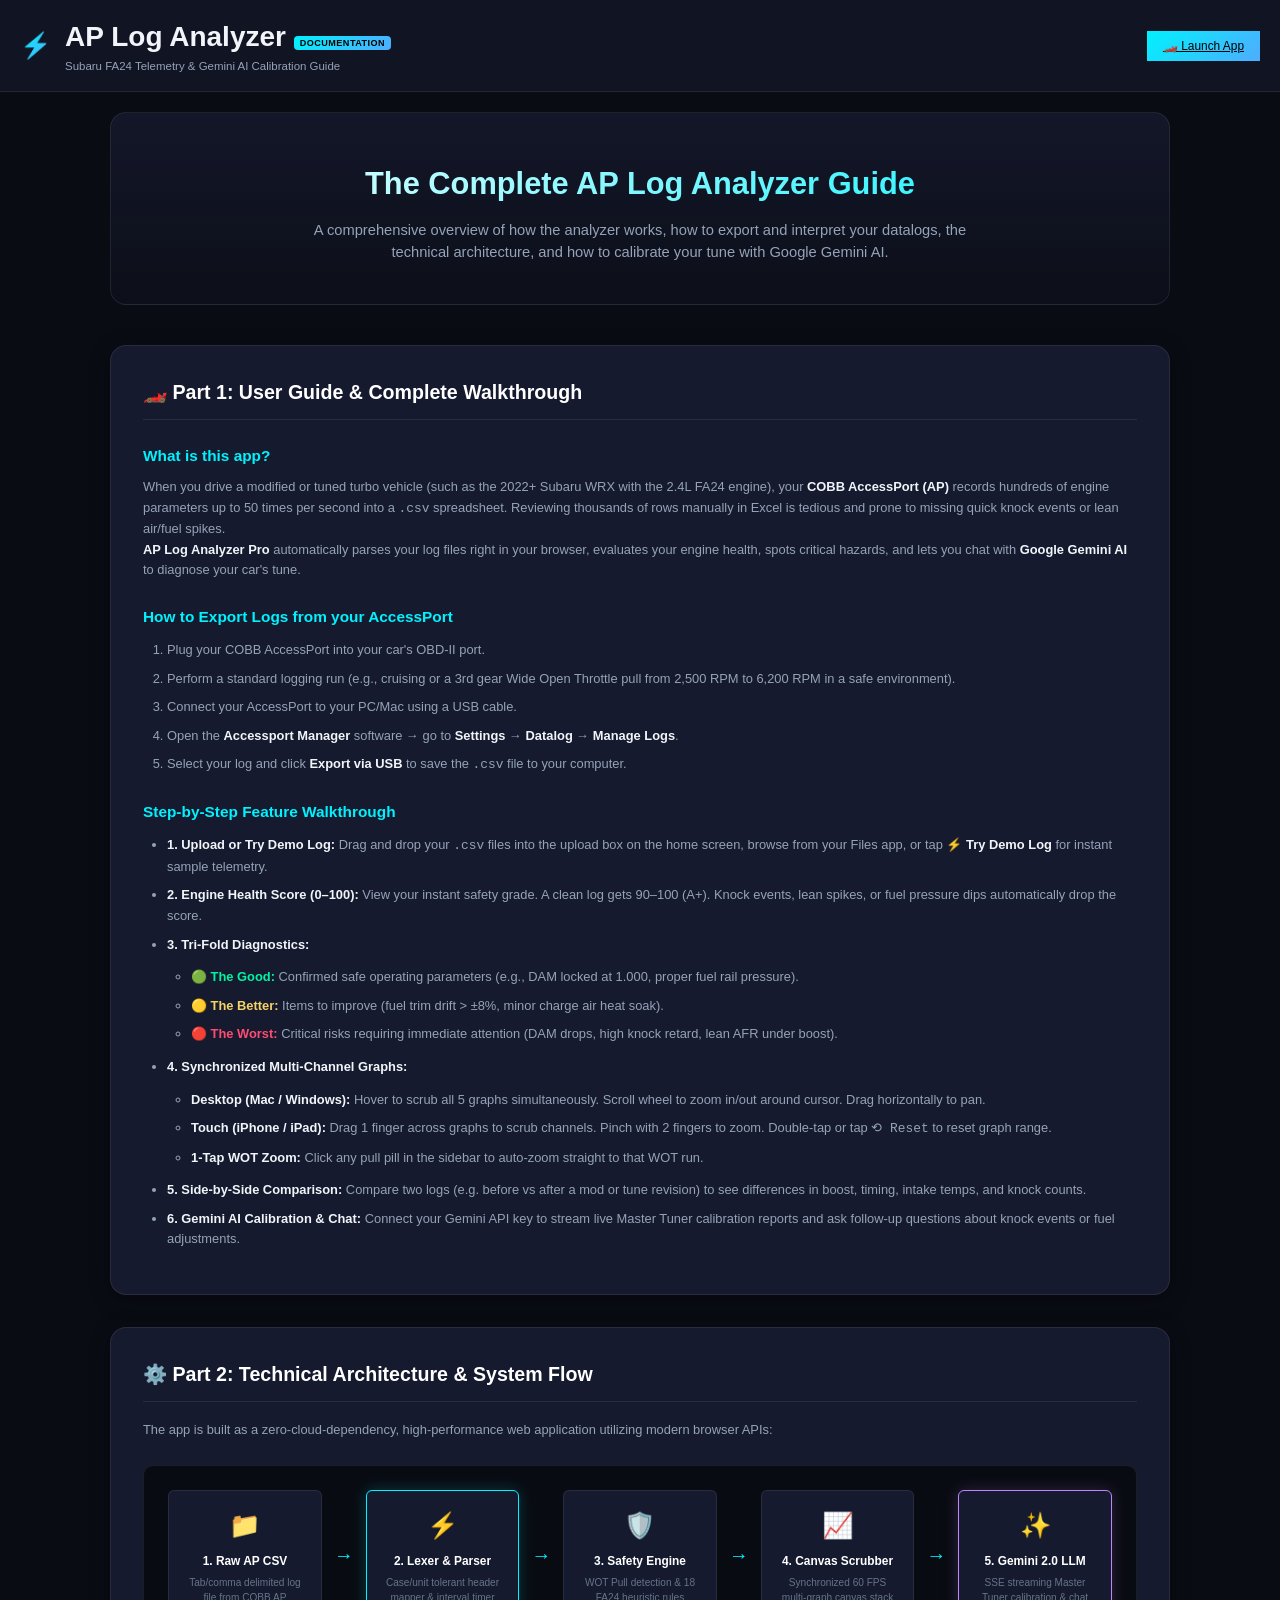
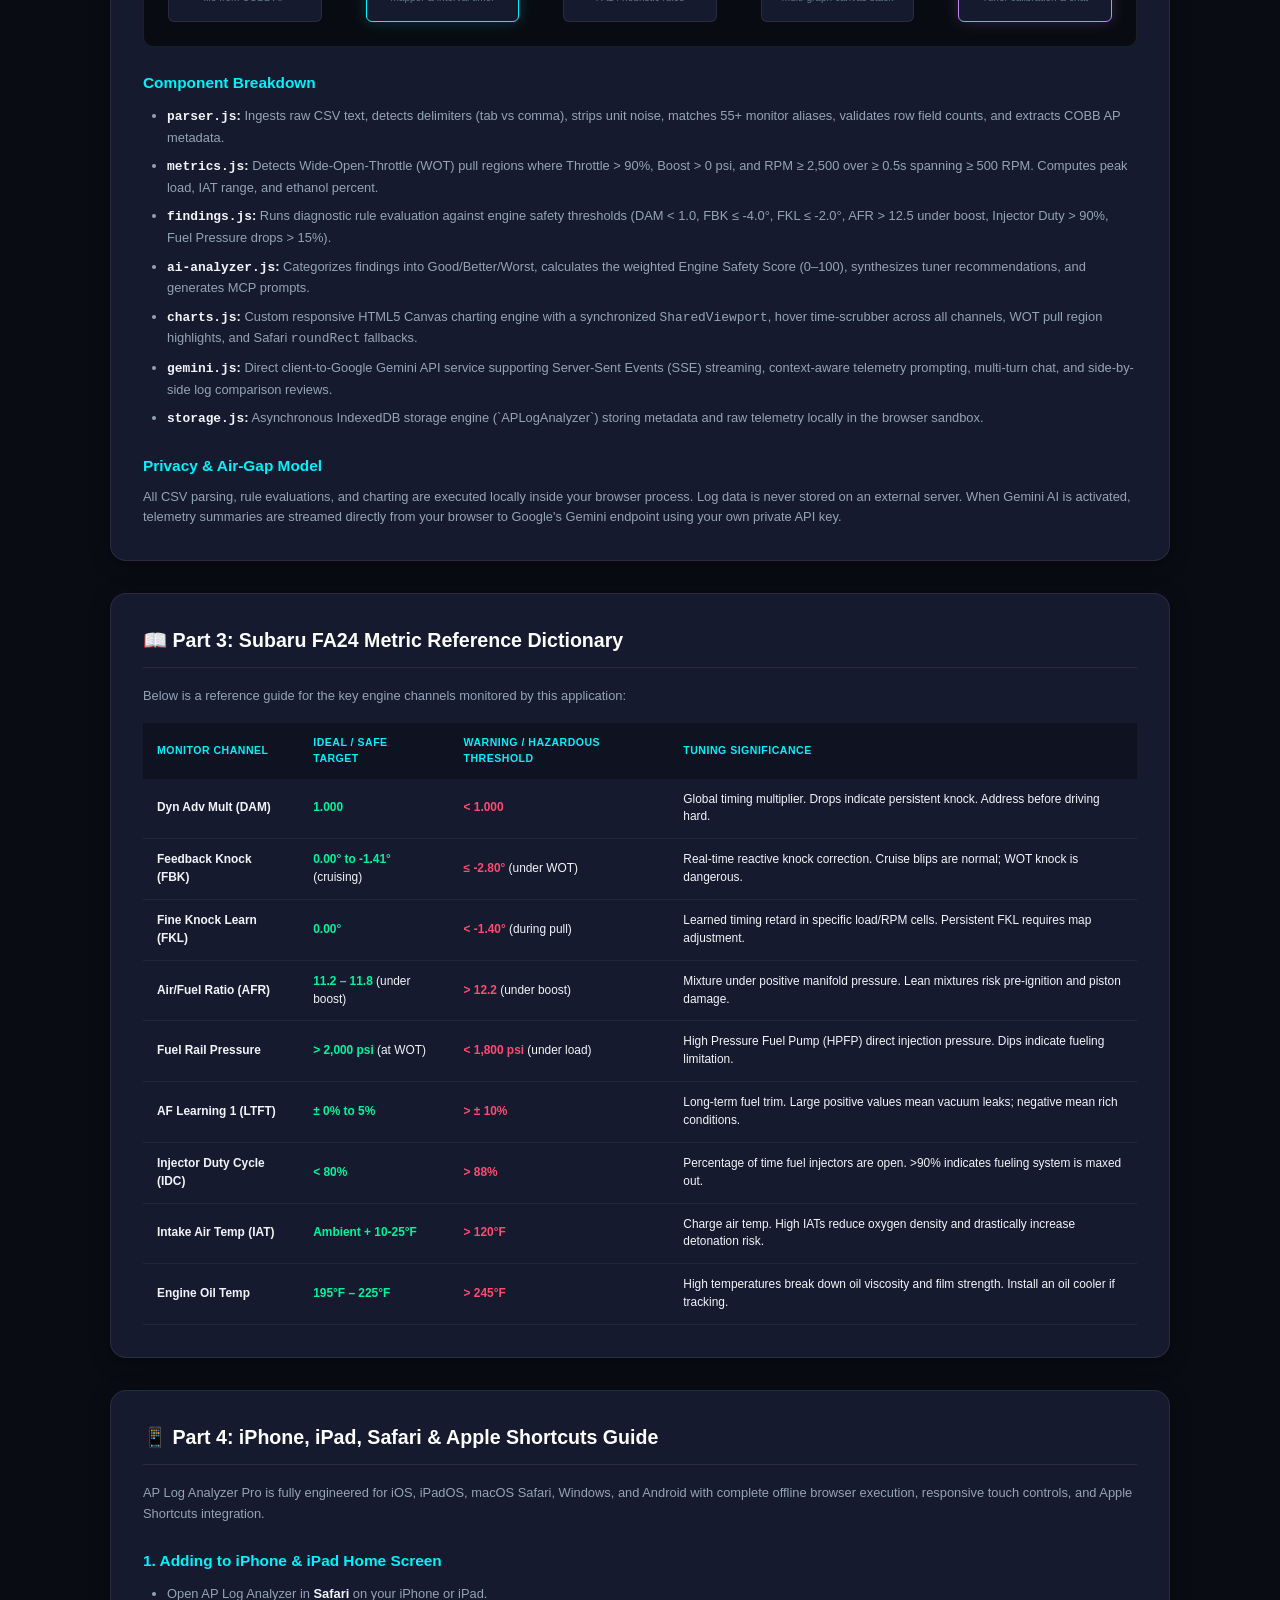
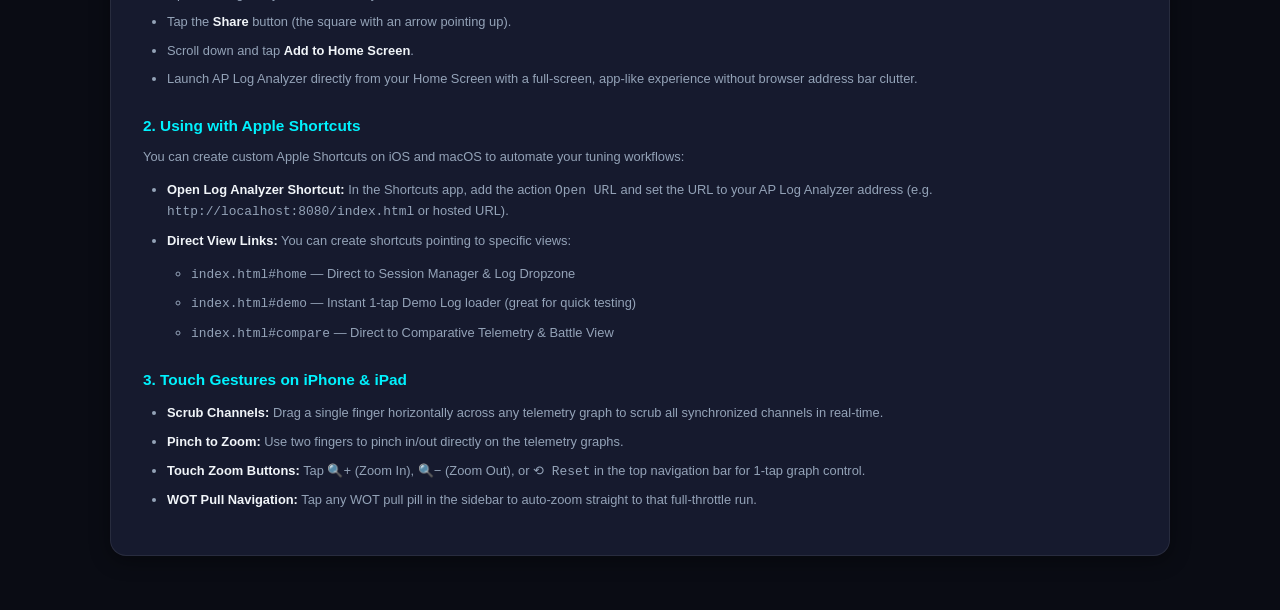
==== docs.html @ c7dd8c88 "docs: add mobile responsive styles and safe area insets to docs.html" ====
<!DOCTYPE html>
<html lang="en">
<head>
  <meta charset="UTF-8">
  <meta name="viewport" content="width=device-width, initial-scale=1.0, viewport-fit=cover, maximum-scale=5.0">
  <meta name="theme-color" content="#0a0c14">
  <meta name="apple-mobile-web-app-capable" content="yes">
  <meta name="apple-mobile-web-app-status-bar-style" content="black-translucent">
  <meta name="apple-mobile-web-app-title" content="AP Analyzer">
  <meta name="format-detection" content="telephone=no">
  <meta http-equiv="Content-Security-Policy" content="default-src 'self' 'unsafe-inline' data:; script-src 'self' 'unsafe-inline'; style-src 'self' 'unsafe-inline'; connect-src 'self' data: https://generativelanguage.googleapis.com; img-src 'self' data: blob:;">
  <title>Documentation · AP Log Analyzer Pro & Gemini AI</title>
  <link rel="manifest" href="manifest.json">
  <link rel="apple-touch-icon" href="data:image/svg+xml,<svg xmlns='http://www.w3.org/2000/svg' viewBox='0 0 512 512'><rect width='512' height='512' rx='100' fill='%23111422'/><circle cx='256' cy='256' r='200' fill='%23161a2e' stroke='%2300f2fe' stroke-width='16'/><path d='M280 120 L180 280 L250 280 L230 392 L332 232 L262 232 Z' fill='%2300f2fe'/></svg>">
  <link rel="icon" type="image/svg+xml" href="data:image/svg+xml,<svg xmlns='http://www.w3.org/2000/svg' viewBox='0 0 100 100'><rect width='100' height='100' rx='20' fill='%23111422'/><path d='M55 20 L35 55 L50 55 L45 80 L68 45 L53 45 Z' fill='%2300f2fe'/></svg>">
  <link rel="stylesheet" href="css/styles.css">
  <style>
    /* Documentation Page Specific Styling */
    .docs-container {
      max-width: 1100px;
      margin: 0 auto;
      padding: 40px 24px 80px;
      padding-top: calc(20px + env(safe-area-inset-top));
      padding-bottom: calc(40px + env(safe-area-inset-bottom));
      padding-left: calc(20px + env(safe-area-inset-left));
      padding-right: calc(20px + env(safe-area-inset-right));
    }
    .docs-nav-bar {
      display: flex;
      justify-content: space-between;
      align-items: center;
      padding: 16px 28px;
      padding-top: calc(16px + env(safe-area-inset-top));
      padding-left: calc(20px + env(safe-area-inset-left));
      padding-right: calc(20px + env(safe-area-inset-right));
      background: var(--bg-surface);
      border-bottom: 1px solid var(--border);
      position: sticky;
      top: 0;
      z-index: 100;
      backdrop-filter: blur(8px);
      -webkit-backdrop-filter: blur(8px);
    }
    .docs-hero {
      text-align: center;
      padding: 48px 20px 40px;
      background: linear-gradient(180deg, rgba(22, 26, 46, 0.8), rgba(17, 20, 34, 0.4));
      border: 1px solid var(--border);
      border-radius: var(--radius-lg);
      margin-bottom: 40px;
    }
    .docs-hero h1 {
      font-size: 2.2rem;
      font-weight: 800;
      margin-bottom: 12px;
      background: linear-gradient(135deg, #fff 0%, var(--accent-cyan) 100%);
      -webkit-background-clip: text;
      background-clip: text;
      -webkit-text-fill-color: transparent;
    }
    .docs-hero p {
      color: var(--text-muted);
      font-size: 1.05rem;
      max-width: 680px;
      margin: 0 auto;
    }
    .docs-section {
      background: var(--bg-card);
      border: 1px solid var(--border);
      border-radius: var(--radius-lg);
      padding: 32px;
      margin-bottom: 32px;
      box-shadow: var(--shadow-card);
    }
    .docs-section h2 {
      font-size: 1.4rem;
      font-weight: 800;
      color: #fff;
      margin-bottom: 18px;
      display: flex;
      align-items: center;
      gap: 10px;
      padding-bottom: 12px;
      border-bottom: 1px solid var(--border);
    }
    .docs-section h3 {
      font-size: 1.1rem;
      font-weight: 700;
      color: var(--accent-cyan);
      margin: 24px 0 10px;
    }
    .docs-section p, .docs-section li {
      color: var(--text-muted);
      font-size: 0.92rem;
      line-height: 1.6;
    }
    .docs-section ul, .docs-section ol {
      padding-left: 24px;
      margin: 12px 0;
    }
    .docs-section li {
      margin-bottom: 8px;
    }
    .docs-section strong {
      color: var(--text-main);
    }

    /* Flowchart Visual Component */
    .flowchart-wrap {
      background: #090b12;
      border: 1px solid var(--border);
      border-radius: var(--radius-md);
      padding: 24px;
      margin: 24px 0;
      overflow-x: auto;
      -webkit-overflow-scrolling: touch;
    }
    .flow-steps {
      display: flex;
      align-items: center;
      justify-content: space-between;
      min-width: 800px;
      gap: 12px;
    }
    .flow-box {
      flex: 1;
      background: var(--bg-card);
      border: 1px solid var(--border);
      border-radius: var(--radius-sm);
      padding: 16px;
      text-align: center;
      position: relative;
    }
    .flow-box.active-box {
      border-color: var(--accent-cyan);
      box-shadow: 0 0 15px rgba(0, 242, 254, 0.2);
    }
    .flow-box.ai-box {
      border-color: var(--accent-purple);
      box-shadow: 0 0 15px rgba(192, 132, 252, 0.2);
    }
    .flow-icon { font-size: 1.8rem; margin-bottom: 8px; }
    .flow-title { font-size: 0.85rem; font-weight: 800; color: #fff; margin-bottom: 4px; }
    .flow-desc { font-size: 0.72rem; color: var(--text-dim); }
    .flow-arrow { font-size: 1.4rem; color: var(--accent-cyan); font-weight: 900; }

    /* Dictionary Table */
    .dict-table-wrap {
      overflow-x: auto;
      margin-top: 16px;
    }
    .dict-table {
      width: 100%;
      border-collapse: collapse;
      font-size: 0.85rem;
    }
    .dict-table th {
      background: rgba(0, 0, 0, 0.3);
      padding: 12px 14px;
      text-align: left;
      color: var(--accent-cyan);
      text-transform: uppercase;
      font-size: 0.75rem;
      letter-spacing: 0.05em;
    }
    .dict-table td {
      padding: 12px 14px;
      border-bottom: 1px solid rgba(255, 255, 255, 0.05);
    }
    .dict-table tr:hover td {
      background: rgba(255, 255, 255, 0.02);
    }
    .tag-safe { color: var(--accent-emerald); font-weight: 700; }
    .tag-danger { color: var(--accent-rose); font-weight: 700; }

    @media (max-width: 640px) {
      .docs-nav-bar {
        padding: 12px 14px;
        padding-top: calc(10px + env(safe-area-inset-top, 0px));
        flex-direction: column;
        align-items: stretch;
        gap: 10px;
      }
      .docs-container {
        padding: 16px 12px 60px;
      }
      .docs-hero {
        padding: 24px 14px;
        margin-bottom: 20px;
      }
      .docs-hero h1 {
        font-size: 1.5rem;
      }
      .docs-hero p {
        font-size: 0.88rem;
      }
      .docs-section {
        padding: 18px 14px;
        margin-bottom: 20px;
      }
      .docs-section h2 {
        font-size: 1.15rem;
      }
      .docs-section h3 {
        font-size: 0.95rem;
      }
      .flowchart-wrap {
        padding: 14px;
      }
      .dict-table th, .dict-table td {
        padding: 8px 10px;
        font-size: 0.78rem;
      }
    }
  </style>
</head>
<body>

  <!-- TOP NAV -->
  <header class="docs-nav-bar">
    <div class="header-brand">
      <span class="brand-logo">⚡</span>
      <div>
        <h1>AP Log Analyzer <span class="badge-pro">DOCUMENTATION</span></h1>
        <span class="app-subtitle">Subaru FA24 Telemetry & Gemini AI Calibration Guide</span>
      </div>
    </div>
    <div class="header-actions">
      <a href="index.html" class="btn-primary">🏎️ Launch App</a>
    </div>
  </header>

  <main class="docs-container">

    <!-- HERO -->
    <div class="docs-hero">
      <h1>The Complete AP Log Analyzer Guide</h1>
      <p>A comprehensive overview of how the analyzer works, how to export and interpret your datalogs, the technical architecture, and how to calibrate your tune with Google Gemini AI.</p>
    </div>

    <!-- SECTION 1: USER GUIDE & COMPLETE WALKTHROUGH -->
    <section class="docs-section">
      <h2>🏎️ Part 1: User Guide & Complete Walkthrough</h2>
      
      <h3>What is this app?</h3>
      <p>When you drive a modified or tuned turbo vehicle (such as the 2022+ Subaru WRX with the 2.4L FA24 engine), your <strong>COBB AccessPort (AP)</strong> records hundreds of engine parameters up to 50 times per second into a <code>.csv</code> spreadsheet. Reviewing thousands of rows manually in Excel is tedious and prone to missing quick knock events or lean air/fuel spikes.</p>
      <p><strong>AP Log Analyzer Pro</strong> automatically parses your log files right in your browser, evaluates your engine health, spots critical hazards, and lets you chat with <strong>Google Gemini AI</strong> to diagnose your car's tune.</p>

      <h3>How to Export Logs from your AccessPort</h3>
      <ol>
        <li>Plug your COBB AccessPort into your car's OBD-II port.</li>
        <li>Perform a standard logging run (e.g., cruising or a 3rd gear Wide Open Throttle pull from 2,500 RPM to 6,200 RPM in a safe environment).</li>
        <li>Connect your AccessPort to your PC/Mac using a USB cable.</li>
        <li>Open the <strong>Accessport Manager</strong> software &rarr; go to <strong>Settings</strong> &rarr; <strong>Datalog</strong> &rarr; <strong>Manage Logs</strong>.</li>
        <li>Select your log and click <strong>Export via USB</strong> to save the <code>.csv</code> file to your computer.</li>
      </ol>

      <h3>Step-by-Step Feature Walkthrough</h3>
      <ul>
        <li><strong>1. Upload or Try Demo Log:</strong> Drag and drop your <code>.csv</code> files into the upload box on the home screen, browse from your Files app, or tap <strong>⚡ Try Demo Log</strong> for instant sample telemetry.</li>
        <li><strong>2. Engine Health Score (0–100):</strong> View your instant safety grade. A clean log gets 90–100 (A+). Knock events, lean spikes, or fuel pressure dips automatically drop the score.</li>
        <li><strong>3. Tri-Fold Diagnostics:</strong>
          <ul>
            <li><span class="tag-safe">🟢 The Good:</span> Confirmed safe operating parameters (e.g., DAM locked at 1.000, proper fuel rail pressure).</li>
            <li><span style="color: var(--accent-gold); font-weight:700;">🟡 The Better:</span> Items to improve (fuel trim drift &gt; &plusmn;8%, minor charge air heat soak).</li>
            <li><span class="tag-danger">🔴 The Worst:</span> Critical risks requiring immediate attention (DAM drops, high knock retard, lean AFR under boost).</li>
          </ul>
        </li>
        <li><strong>4. Synchronized Multi-Channel Graphs:</strong>
          <ul>
            <li><strong>Desktop (Mac / Windows):</strong> Hover to scrub all 5 graphs simultaneously. Scroll wheel to zoom in/out around cursor. Drag horizontally to pan.</li>
            <li><strong>Touch (iPhone / iPad):</strong> Drag 1 finger across graphs to scrub channels. Pinch with 2 fingers to zoom. Double-tap or tap <code>⟲ Reset</code> to reset graph range.</li>
            <li><strong>1-Tap WOT Zoom:</strong> Click any pull pill in the sidebar to auto-zoom straight to that WOT run.</li>
          </ul>
        </li>
        <li><strong>5. Side-by-Side Comparison:</strong> Compare two logs (e.g. before vs after a mod or tune revision) to see differences in boost, timing, intake temps, and knock counts.</li>
        <li><strong>6. Gemini AI Calibration & Chat:</strong> Connect your Gemini API key to stream live Master Tuner calibration reports and ask follow-up questions about knock events or fuel adjustments.</li>
      </ul>
    </section>

    <!-- SECTION 2: TECHNICAL ARCHITECTURE & FLOWCHART -->
    <section class="docs-section">
      <h2>⚙️ Part 2: Technical Architecture & System Flow</h2>
      
      <p>The app is built as a zero-cloud-dependency, high-performance web application utilizing modern browser APIs:</p>

      <!-- VISUAL FLOWCHART -->
      <div class="flowchart-wrap">
        <div class="flow-steps">
          
          <div class="flow-box">
            <div class="flow-icon">📁</div>
            <div class="flow-title">1. Raw AP CSV</div>
            <div class="flow-desc">Tab/comma delimited log file from COBB AP</div>
          </div>

          <div class="flow-arrow">&rarr;</div>

          <div class="flow-box active-box">
            <div class="flow-icon">⚡</div>
            <div class="flow-title">2. Lexer & Parser</div>
            <div class="flow-desc">Case/unit tolerant header mapper & interval timer</div>
          </div>

          <div class="flow-arrow">&rarr;</div>

          <div class="flow-box">
            <div class="flow-icon">🛡️</div>
            <div class="flow-title">3. Safety Engine</div>
            <div class="flow-desc">WOT Pull detection & 18 FA24 heuristic rules</div>
          </div>

          <div class="flow-arrow">&rarr;</div>

          <div class="flow-box">
            <div class="flow-icon">📈</div>
            <div class="flow-title">4. Canvas Scrubber</div>
            <div class="flow-desc">Synchronized 60 FPS multi-graph canvas stack</div>
          </div>

          <div class="flow-arrow">&rarr;</div>

          <div class="flow-box ai-box">
            <div class="flow-icon">✨</div>
            <div class="flow-title">5. Gemini 2.0 LLM</div>
            <div class="flow-desc">SSE streaming Master Tuner calibration & chat</div>
          </div>

        </div>
      </div>

      <h3>Component Breakdown</h3>
      <ul>
        <li><strong><code>parser.js</code>:</strong> Ingests raw CSV text, detects delimiters (tab vs comma), strips unit noise, matches 55+ monitor aliases, validates row field counts, and extracts COBB AP metadata.</li>
        <li><strong><code>metrics.js</code>:</strong> Detects Wide-Open-Throttle (WOT) pull regions where Throttle &gt; 90%, Boost &gt; 0 psi, and RPM &ge; 2,500 over &ge; 0.5s spanning &ge; 500 RPM. Computes peak load, IAT range, and ethanol percent.</li>
        <li><strong><code>findings.js</code>:</strong> Runs diagnostic rule evaluation against engine safety thresholds (DAM &lt; 1.0, FBK &le; -4.0°, FKL &le; -2.0°, AFR &gt; 12.5 under boost, Injector Duty &gt; 90%, Fuel Pressure drops &gt; 15%).</li>
        <li><strong><code>ai-analyzer.js</code>:</strong> Categorizes findings into Good/Better/Worst, calculates the weighted Engine Safety Score (0–100), synthesizes tuner recommendations, and generates MCP prompts.</li>
        <li><strong><code>charts.js</code>:</strong> Custom responsive HTML5 Canvas charting engine with a synchronized <code>SharedViewport</code>, hover time-scrubber across all channels, WOT pull region highlights, and Safari <code>roundRect</code> fallbacks.</li>
        <li><strong><code>gemini.js</code>:</strong> Direct client-to-Google Gemini API service supporting Server-Sent Events (SSE) streaming, context-aware telemetry prompting, multi-turn chat, and side-by-side log comparison reviews.</li>
        <li><strong><code>storage.js</code>:</strong> Asynchronous IndexedDB storage engine (`APLogAnalyzer`) storing metadata and raw telemetry locally in the browser sandbox.</li>
      </ul>

      <h3>Privacy & Air-Gap Model</h3>
      <p>All CSV parsing, rule evaluations, and charting are executed locally inside your browser process. Log data is never stored on an external server. When Gemini AI is activated, telemetry summaries are streamed directly from your browser to Google's Gemini endpoint using your own private API key.</p>
    </section>

    <!-- SECTION 3: FA24 METRIC DICTIONARY -->
    <section class="docs-section">
      <h2>📖 Part 3: Subaru FA24 Metric Reference Dictionary</h2>
      <p>Below is a reference guide for the key engine channels monitored by this application:</p>

      <div class="dict-table-wrap">
        <table class="dict-table">
          <thead>
            <tr>
              <th>Monitor Channel</th>
              <th>Ideal / Safe Target</th>
              <th>Warning / Hazardous Threshold</th>
              <th>Tuning Significance</th>
            </tr>
          </thead>
          <tbody>
            <tr>
              <td><strong>Dyn Adv Mult (DAM)</strong></td>
              <td><span class="tag-safe">1.000</span></td>
              <td><span class="tag-danger">&lt; 1.000</span></td>
              <td>Global timing multiplier. Drops indicate persistent knock. Address before driving hard.</td>
            </tr>
            <tr>
              <td><strong>Feedback Knock (FBK)</strong></td>
              <td><span class="tag-safe">0.00° to -1.41°</span> (cruising)</td>
              <td><span class="tag-danger">&le; -2.80°</span> (under WOT)</td>
              <td>Real-time reactive knock correction. Cruise blips are normal; WOT knock is dangerous.</td>
            </tr>
            <tr>
              <td><strong>Fine Knock Learn (FKL)</strong></td>
              <td><span class="tag-safe">0.00°</span></td>
              <td><span class="tag-danger">&lt; -1.40°</span> (during pull)</td>
              <td>Learned timing retard in specific load/RPM cells. Persistent FKL requires map adjustment.</td>
            </tr>
            <tr>
              <td><strong>Air/Fuel Ratio (AFR)</strong></td>
              <td><span class="tag-safe">11.2 – 11.8</span> (under boost)</td>
              <td><span class="tag-danger">&gt; 12.2</span> (under boost)</td>
              <td>Mixture under positive manifold pressure. Lean mixtures risk pre-ignition and piston damage.</td>
            </tr>
            <tr>
              <td><strong>Fuel Rail Pressure</strong></td>
              <td><span class="tag-safe">&gt; 2,000 psi</span> (at WOT)</td>
              <td><span class="tag-danger">&lt; 1,800 psi</span> (under load)</td>
              <td>High Pressure Fuel Pump (HPFP) direct injection pressure. Dips indicate fueling limitation.</td>
            </tr>
            <tr>
              <td><strong>AF Learning 1 (LTFT)</strong></td>
              <td><span class="tag-safe">&plusmn; 0% to 5%</span></td>
              <td><span class="tag-danger">&gt; &plusmn; 10%</span></td>
              <td>Long-term fuel trim. Large positive values mean vacuum leaks; negative mean rich conditions.</td>
            </tr>
            <tr>
              <td><strong>Injector Duty Cycle (IDC)</strong></td>
              <td><span class="tag-safe">&lt; 80%</span></td>
              <td><span class="tag-danger">&gt; 88%</span></td>
              <td>Percentage of time fuel injectors are open. &gt;90% indicates fueling system is maxed out.</td>
            </tr>
            <tr>
              <td><strong>Intake Air Temp (IAT)</strong></td>
              <td><span class="tag-safe">Ambient + 10-25°F</span></td>
              <td><span class="tag-danger">&gt; 120°F</span></td>
              <td>Charge air temp. High IATs reduce oxygen density and drastically increase detonation risk.</td>
            </tr>
            <tr>
              <td><strong>Engine Oil Temp</strong></td>
              <td><span class="tag-safe">195°F – 225°F</span></td>
              <td><span class="tag-danger">&gt; 245°F</span></td>
              <td>High temperatures break down oil viscosity and film strength. Install an oil cooler if tracking.</td>
            </tr>
          </tbody>
        </table>
      </div>
    </section>

    <!-- SECTION 4: IOS, IPHONE, IPAD & APPLE SHORTCUTS -->
    <section class="docs-section">
      <h2>📱 Part 4: iPhone, iPad, Safari & Apple Shortcuts Guide</h2>
      <p>AP Log Analyzer Pro is fully engineered for iOS, iPadOS, macOS Safari, Windows, and Android with complete offline browser execution, responsive touch controls, and Apple Shortcuts integration.</p>

      <h3>1. Adding to iPhone & iPad Home Screen</h3>
      <ul>
        <li>Open AP Log Analyzer in <strong>Safari</strong> on your iPhone or iPad.</li>
        <li>Tap the <strong>Share</strong> button (the square with an arrow pointing up).</li>
        <li>Scroll down and tap <strong>Add to Home Screen</strong>.</li>
        <li>Launch AP Log Analyzer directly from your Home Screen with a full-screen, app-like experience without browser address bar clutter.</li>
      </ul>

      <h3>2. Using with Apple Shortcuts</h3>
      <p>You can create custom Apple Shortcuts on iOS and macOS to automate your tuning workflows:</p>
      <ul>
        <li><strong>Open Log Analyzer Shortcut:</strong> In the Shortcuts app, add the action <code>Open URL</code> and set the URL to your AP Log Analyzer address (e.g. <code>http://localhost:8080/index.html</code> or hosted URL).</li>
        <li><strong>Direct View Links:</strong> You can create shortcuts pointing to specific views:
          <ul>
            <li><code>index.html#home</code> — Direct to Session Manager & Log Dropzone</li>
            <li><code>index.html#demo</code> — Instant 1-tap Demo Log loader (great for quick testing)</li>
            <li><code>index.html#compare</code> — Direct to Comparative Telemetry & Battle View</li>
          </ul>
        </li>
      </ul>

      <h3>3. Touch Gestures on iPhone & iPad</h3>
      <ul>
        <li><strong>Scrub Channels:</strong> Drag a single finger horizontally across any telemetry graph to scrub all synchronized channels in real-time.</li>
        <li><strong>Pinch to Zoom:</strong> Use two fingers to pinch in/out directly on the telemetry graphs.</li>
        <li><strong>Touch Zoom Buttons:</strong> Tap <code>🔍+</code> (Zoom In), <code>🔍−</code> (Zoom Out), or <code>⟲ Reset</code> in the top navigation bar for 1-tap graph control.</li>
        <li><strong>WOT Pull Navigation:</strong> Tap any WOT pull pill in the sidebar to auto-zoom straight to that full-throttle run.</li>
      </ul>
    </section>

  </main>

</body>
</html>
---- css/styles.css ----
/* === AP LOG ANALYZER PRO · MOTORSPORT TELEMETRY STYLES === */
/* Cross-Browser Support: Safari (macOS / iOS), Chrome, Edge, Firefox */

*, *::before, *::after {
  box-sizing: border-box;
  margin: 0;
  padding: 0;
}

:root {
  --bg-main: #0a0c14;
  --bg-surface: #111422;
  --bg-card: #161a2e;
  --bg-card-hover: #1c223c;
  --border: rgba(255, 255, 255, 0.08);
  --border-active: rgba(0, 242, 254, 0.4);
  
  --text-main: #f1f5f9;
  --text-muted: #94a3b8;
  --text-dim: #64748b;

  --accent-cyan: #00f2fe;
  --accent-blue: #4facfe;
  --accent-emerald: #00f5a0;
  --accent-gold: #f6d365;
  --accent-orange: #fb923c;
  --accent-rose: #ff4b72;
  --accent-purple: #c084fc;

  --radius-sm: 6px;
  --radius-md: 10px;
  --radius-lg: 16px;

  --shadow-card: 0 4px 20px rgba(0, 0, 0, 0.4);
  --shadow-glow-cyan: 0 0 20px rgba(0, 242, 254, 0.15);
}

html, body {
  min-height: 100%;
  font-family: -apple-system, BlinkMacSystemFont, 'Segoe UI', Roboto, Helvetica, Arial, sans-serif;
  background-color: var(--bg-main);
  color: var(--text-main);
  font-size: 14px;
  line-height: 1.5;
  -webkit-font-smoothing: antialiased;
  -moz-osx-font-smoothing: grayscale;
  -webkit-tap-highlight-color: rgba(0, 242, 254, 0.15);
  -webkit-text-size-adjust: 100%;
}

body {
  display: flex;
  flex-direction: column;
  overflow-x: hidden;
  padding-left: env(safe-area-inset-left, 0px);
  padding-right: env(safe-area-inset-right, 0px);
  padding-bottom: env(safe-area-inset-bottom, 0px);
}

/* === SAFARI NATIVE RESETS & TOUCH ERGONOMICS === */
button, input, select, textarea {
  -webkit-appearance: none;
  -moz-appearance: none;
  appearance: none;
  font-family: inherit;
  border: none;
  outline: none;
  background: transparent;
  font-size: 16px; /* Prevents unwanted iOS Safari viewport auto-zoom */
}

button {
  cursor: pointer;
  transition: all 0.2s cubic-bezier(0.4, 0, 0.2, 1);
  border-radius: var(--radius-sm);
  font-weight: 600;
  user-select: none;
  -webkit-user-select: none;
  touch-action: manipulation;
  font-size: 0.85rem;
}

button:active {
  transform: scale(0.97);
}

/* === HEADER === */
.app-header {
  display: flex;
  align-items: center;
  justify-content: space-between;
  padding: 16px 28px;
  padding-top: calc(14px + env(safe-area-inset-top, 0px));
  padding-left: calc(20px + env(safe-area-inset-left, 0px));
  padding-right: calc(20px + env(safe-area-inset-right, 0px));
  background: var(--bg-surface);
  border-bottom: 1px solid var(--border);
  box-shadow: 0 2px 10px rgba(0, 0, 0, 0.3);
  position: relative;
  z-index: 10;
  flex-wrap: wrap;
  gap: 12px;
}

.header-brand {
  display: flex;
  align-items: center;
  gap: 14px;
}

.brand-logo {
  font-size: 1.8rem;
  color: var(--accent-cyan);
  background: linear-gradient(135deg, var(--accent-cyan), var(--accent-blue));
  -webkit-background-clip: text;
  background-clip: text;
  -webkit-text-fill-color: transparent;
}

.app-header h1 {
  font-size: 1.3rem;
  font-weight: 700;
  letter-spacing: -0.02em;
  display: flex;
  align-items: center;
  gap: 10px;
}

.badge-pro {
  font-size: 0.65rem;
  background: linear-gradient(135deg, var(--accent-cyan), var(--accent-blue));
  color: #000;
  font-weight: 800;
  padding: 2px 6px;
  border-radius: 4px;
  letter-spacing: 0.05em;
}

.app-subtitle {
  color: var(--text-muted);
  font-size: 0.82rem;
  display: block;
}

/* === BUTTONS & CONTROLS === */
.btn-primary {
  background: linear-gradient(135deg, var(--accent-cyan), var(--accent-blue));
  color: #000;
  padding: 8px 16px;
  font-size: 0.85rem;
}

.btn-primary:hover {
  filter: brightness(1.15);
  box-shadow: 0 0 15px rgba(0, 242, 254, 0.4);
}

.btn-primary-inline {
  background: none;
  color: var(--accent-cyan);
  text-decoration: underline;
  font-size: inherit;
  font-weight: 600;
  padding: 0;
}

.btn-secondary {
  background: rgba(255, 255, 255, 0.06);
  border: 1px solid var(--border);
  color: var(--text-main);
  padding: 8px 16px;
  font-size: 0.85rem;
}

.btn-secondary:hover {
  background: rgba(255, 255, 255, 0.12);
  border-color: rgba(255, 255, 255, 0.2);
}

.btn-danger {
  background: rgba(255, 75, 114, 0.12);
  border: 1px solid rgba(255, 75, 114, 0.3);
  color: var(--accent-rose);
  padding: 8px 16px;
  font-size: 0.85rem;
}

.btn-danger:hover {
  background: rgba(255, 75, 114, 0.25);
  border-color: var(--accent-rose);
}

.btn-sm {
  padding: 5px 12px;
  font-size: 0.78rem;
}

.btn-back {
  background: rgba(255, 255, 255, 0.05);
  border: 1px solid var(--border);
  color: var(--text-muted);
  padding: 6px 14px;
  font-size: 0.82rem;
  border-radius: var(--radius-sm);
}

.btn-back:hover {
  color: #fff;
  background: rgba(255, 255, 255, 0.1);
}

/* === HOME VIEW === */
.home-main-container {
  max-width: 1200px;
  margin: 0 auto;
  padding: 28px 24px;
  width: 100%;
}

.upload-zone {
  border: 2px dashed rgba(0, 242, 254, 0.25);
  background: linear-gradient(180deg, rgba(22, 26, 46, 0.8), rgba(17, 20, 34, 0.8));
  border-radius: var(--radius-lg);
  padding: 40px 24px;
  text-align: center;
  margin-bottom: 32px;
  box-shadow: var(--shadow-card);
  transition: all 0.25s ease;
}

.upload-zone.drag-over {
  border-color: var(--accent-cyan);
  background: rgba(0, 242, 254, 0.08);
  box-shadow: 0 0 30px rgba(0, 242, 254, 0.2);
}

.upload-icon-pulse {
  font-size: 3.2rem;
  margin-bottom: 12px;
  filter: drop-shadow(0 0 10px rgba(0, 242, 254, 0.4));
}

.upload-main {
  font-size: 1.15rem;
  font-weight: 600;
  margin-bottom: 6px;
}

.upload-sub {
  color: var(--text-muted);
  font-size: 0.85rem;
  margin-bottom: 14px;
}

.upload-actions {
  display: flex;
  justify-content: center;
  gap: 10px;
}

/* === SESSION CARDS === */
.section-header {
  display: flex;
  justify-content: space-between;
  align-items: center;
  margin-bottom: 18px;
  flex-wrap: wrap;
  gap: 12px;
}

.section-title-wrap {
  display: flex;
  align-items: center;
  gap: 12px;
}

.section-header h2 {
  font-size: 1.15rem;
  font-weight: 700;
}

.storage-stats {
  font-size: 0.8rem;
  color: var(--text-dim);
}

.session-grid {
  display: grid;
  grid-template-columns: repeat(auto-fill, minmax(340px, 1fr));
  gap: 18px;
}

.session-card {
  background: var(--bg-card);
  border: 1px solid var(--border);
  border-radius: var(--radius-md);
  padding: 18px;
  display: flex;
  flex-direction: column;
  gap: 14px;
  cursor: pointer;
  transition: all 0.2s ease;
  box-shadow: var(--shadow-card);
  min-width: 0;
}

.session-card:hover {
  border-color: var(--border-active);
  background: var(--bg-card-hover);
  transform: translateY(-2px);
  box-shadow: var(--shadow-glow-cyan);
}

.session-card-header {
  display: flex;
  justify-content: space-between;
  align-items: flex-start;
  gap: 8px;
}

.session-card-title-group {
  min-width: 0;
}

.session-filename {
  font-size: 0.95rem;
  font-weight: 700;
  color: var(--text-main);
  white-space: nowrap;
  overflow: hidden;
  text-overflow: ellipsis;
}

.session-tune-tag {
  display: inline-block;
  font-size: 0.75rem;
  color: var(--accent-cyan);
  margin-top: 2px;
  white-space: nowrap;
  overflow: hidden;
  text-overflow: ellipsis;
  max-width: 100%;
}

.session-score-pill {
  border: 1px solid var(--accent-emerald);
  padding: 4px 8px;
  border-radius: var(--radius-sm);
  text-align: center;
  background: rgba(0, 0, 0, 0.2);
  flex-shrink: 0;
}

.session-score-pill .score-num {
  font-size: 1.1rem;
  font-weight: 800;
  display: block;
  line-height: 1;
}

.session-score-pill .score-lbl {
  font-size: 0.6rem;
  font-weight: 700;
  letter-spacing: 0.05em;
  opacity: 0.8;
}

.session-telemetry-preview {
  display: grid;
  grid-template-columns: repeat(4, 1fr);
  gap: 8px;
  background: rgba(0, 0, 0, 0.2);
  padding: 10px;
  border-radius: var(--radius-sm);
}

.telemetry-mini-stat {
  min-width: 0;
}

.telemetry-mini-stat .lbl {
  font-size: 0.68rem;
  color: var(--text-dim);
  display: block;
  white-space: nowrap;
}

.telemetry-mini-stat .val {
  font-size: 0.85rem;
  font-weight: 700;
  white-space: nowrap;
}

.highlight-cyan { color: var(--accent-cyan); }
.highlight-gold { color: var(--accent-gold); }

.session-card-footer {
  display: flex;
  justify-content: space-between;
  align-items: center;
  padding-top: 8px;
  border-top: 1px solid rgba(255, 255, 255, 0.05);
}

.session-badges {
  display: flex;
  gap: 6px;
  flex-wrap: wrap;
}

.badge {
  font-size: 0.72rem;
  font-weight: 700;
  padding: 3px 8px;
  border-radius: 4px;
}

.badge-ugly { background: rgba(255, 75, 114, 0.15); color: var(--accent-rose); border: 1px solid rgba(255, 75, 114, 0.3); }
.badge-bad  { background: rgba(251, 146, 60, 0.15); color: var(--accent-orange); border: 1px solid rgba(251, 146, 60, 0.3); }
.badge-good { background: rgba(0, 245, 160, 0.15); color: var(--accent-emerald); border: 1px solid rgba(0, 245, 160, 0.3); }
.badge-storage { background: rgba(255, 255, 255, 0.08); color: var(--text-muted); border: 1px solid var(--border); }

.session-card-btns {
  display: flex;
  gap: 6px;
  flex-shrink: 0;
}

.btn-open {
  background: rgba(0, 242, 254, 0.1);
  color: var(--accent-cyan);
  border: 1px solid rgba(0, 242, 254, 0.25);
}

.btn-open:hover {
  background: var(--accent-cyan);
  color: #000;
}

.btn-icon-delete {
  background: rgba(255, 255, 255, 0.05);
  padding: 5px 8px;
}

.btn-icon-delete:hover {
  background: rgba(255, 75, 114, 0.3);
}

/* === EMPTY STATE === */
.empty-state-card {
  text-align: center;
  padding: 48px 24px;
  background: var(--bg-card);
  border: 1px solid var(--border);
  border-radius: var(--radius-lg);
}

.empty-state-icon {
  font-size: 3rem;
  margin-bottom: 12px;
}

.empty-state-card h3 {
  font-size: 1.2rem;
  margin-bottom: 6px;
}

.empty-state-card p {
  color: var(--text-muted);
  max-width: 520px;
  margin: 0 auto 20px;
}

/* === SESSION TELEMETRY COCKPIT === */
.view-toolbar {
  display: flex;
  align-items: center;
  justify-content: space-between;
  padding: 12px 24px;
  padding-top: calc(12px + env(safe-area-inset-top, 0px));
  padding-left: calc(16px + env(safe-area-inset-left, 0px));
  padding-right: calc(16px + env(safe-area-inset-right, 0px));
  background: var(--bg-surface);
  border-bottom: 1px solid var(--border);
  flex-wrap: wrap;
  gap: 10px;
  position: sticky;
  top: 0;
  z-index: 100;
  backdrop-filter: blur(10px);
  -webkit-backdrop-filter: blur(10px);
}

.toolbar-left {
  display: flex;
  align-items: center;
  gap: 12px;
  min-width: 0;
  flex: 1 1 auto;
}

.toolbar-actions {
  display: flex;
  align-items: center;
  gap: 8px;
  flex-wrap: wrap;
  flex-shrink: 0;
}

.chart-zoom-group {
  display: flex;
  align-items: center;
  gap: 4px;
  background: rgba(0, 0, 0, 0.25);
  padding: 2px 4px;
  border-radius: var(--radius-sm);
  border: 1px solid var(--border);
}

.btn-icon {
  padding: 5px 8px;
  font-weight: 700;
}

.session-title {
  font-weight: 700;
  font-size: 1rem;
  color: var(--accent-cyan);
  white-space: nowrap;
  overflow: hidden;
  text-overflow: ellipsis;
  max-width: 450px;
}

.session-telemetry-root {
  max-width: 1400px;
  margin: 0 auto;
  padding: 20px;
  width: 100%;
}

/* COCKPIT HERO BANNER */
.cockpit-banner {
  display: flex;
  justify-content: space-between;
  align-items: center;
  background: linear-gradient(135deg, #131728 0%, #181d33 100%);
  border: 1px solid rgba(0, 242, 254, 0.2);
  border-radius: var(--radius-lg);
  padding: 24px 32px;
  margin-bottom: 24px;
  box-shadow: 0 10px 30px rgba(0, 0, 0, 0.5);
  position: relative;
  overflow: hidden;
  flex-wrap: wrap;
  gap: 16px;
}

.cockpit-banner::before {
  content: '';
  position: absolute;
  top: 0; left: 0; right: 0; height: 3px;
  background: linear-gradient(90deg, var(--accent-cyan), var(--accent-emerald), var(--accent-blue));
}

.cockpit-identity {
  min-width: 0;
}

.badge-status-live {
  font-size: 0.7rem;
  font-weight: 800;
  color: var(--accent-emerald);
  letter-spacing: 0.05em;
  margin-right: 8px;
}

.tune-map-name {
  font-size: 0.85rem;
  color: var(--accent-cyan);
  font-weight: 600;
}

.cockpit-filename {
  font-size: 1.6rem;
  font-weight: 800;
  letter-spacing: -0.02em;
  margin: 4px 0 6px;
  word-break: break-all;
}

.cockpit-meta {
  color: var(--text-muted);
  font-size: 0.85rem;
}

/* GAUGE RING */
.cockpit-health-gauge {
  display: flex;
  align-items: center;
  gap: 20px;
  flex-shrink: 0;
}

.gauge-ring-container {
  position: relative;
  width: 90px;
  height: 90px;
}

.gauge-svg {
  width: 100%;
  height: 100%;
  transform: rotate(-90deg);
  transform-origin: center;
}

.gauge-bg {
  fill: none;
  stroke: rgba(255, 255, 255, 0.08);
  stroke-width: 8;
}

.gauge-bar {
  fill: none;
  stroke-width: 8;
  stroke-linecap: round;
  transition: stroke-dasharray 0.6s ease;
}

.gauge-content {
  position: absolute;
  inset: 0;
  display: flex;
  flex-direction: column;
  align-items: center;
  justify-content: center;
}

.gauge-score {
  font-size: 1.4rem;
  font-weight: 900;
  line-height: 1;
}

.gauge-label {
  font-size: 0.55rem;
  font-weight: 800;
  letter-spacing: 0.08em;
  color: var(--text-muted);
}

.gauge-grade {
  font-size: 0.85rem;
  font-weight: 800;
  padding: 6px 14px;
  border-radius: var(--radius-sm);
}

/* === METRICS DASHBOARD GRID === */
.metrics-dashboard-grid {
  display: grid;
  grid-template-columns: repeat(auto-fill, minmax(180px, 1fr));
  gap: 14px;
  margin-bottom: 24px;
}

.metric-card {
  background: var(--bg-card);
  border: 1px solid var(--border);
  border-radius: var(--radius-md);
  padding: 16px;
  display: flex;
  flex-direction: column;
  justify-content: space-between;
  box-shadow: var(--shadow-card);
  position: relative;
  overflow: hidden;
  min-width: 0;
}

.cyan-glow   { border-left: 3px solid var(--accent-cyan); }
.purple-glow { border-left: 3px solid var(--accent-purple); }
.green-glow  { border-left: 3px solid var(--accent-emerald); }
.danger-glow { border-left: 3px solid var(--accent-rose); }
.gold-glow   { border-left: 3px solid var(--accent-gold); }
.blue-glow   { border-left: 3px solid var(--accent-blue); }
.orange-glow { border-left: 3px solid var(--accent-orange); }
.red-glow    { border-left: 3px solid var(--accent-rose); }
.slate-glow  { border-left: 3px solid var(--text-dim); }

.metric-card-header {
  display: flex;
  align-items: center;
  justify-content: space-between;
  margin-bottom: 10px;
}

.metric-icon { font-size: 1.1rem; flex-shrink: 0; }

.metric-name {
  font-size: 0.75rem;
  font-weight: 700;
  color: var(--text-muted);
  flex-grow: 1;
  margin-left: 8px;
  white-space: nowrap;
  overflow: hidden;
  text-overflow: ellipsis;
}

.metric-tag {
  font-size: 0.6rem;
  font-weight: 800;
  padding: 2px 4px;
  border-radius: 3px;
  background: rgba(255, 255, 255, 0.06);
  color: var(--text-dim);
  flex-shrink: 0;
}

.metric-main-val {
  font-size: 1.5rem;
  font-weight: 800;
  letter-spacing: -0.02em;
  line-height: 1.1;
}

.metric-main-val .unit {
  font-size: 0.75rem;
  font-weight: 600;
  color: var(--text-muted);
  margin-left: 4px;
}

.metric-sub-val {
  font-size: 0.75rem;
  color: var(--text-muted);
  margin-top: 4px;
}

.text-danger { color: var(--accent-rose) !important; }

/* === TRI-FOLD DIAGNOSTIC CENTER === */
.tri-diagnostic-container {
  display: grid;
  grid-template-columns: repeat(3, 1fr);
  gap: 18px;
  margin-bottom: 28px;
}

.diag-column {
  background: var(--bg-card);
  border: 1px solid var(--border);
  border-radius: var(--radius-md);
  display: flex;
  flex-direction: column;
  overflow: hidden;
  box-shadow: var(--shadow-card);
  min-width: 0;
}

.diag-good   { border-top: 3px solid var(--accent-emerald); }
.diag-better { border-top: 3px solid var(--accent-gold); }
.diag-worst  { border-top: 3px solid var(--accent-rose); }

.diag-column-header {
  display: flex;
  justify-content: space-between;
  align-items: center;
  padding: 14px 18px;
  background: rgba(0, 0, 0, 0.2);
  border-bottom: 1px solid var(--border);
}

.diag-title-wrap {
  display: flex;
  align-items: center;
  gap: 8px;
}

.diag-column-header h3 {
  font-size: 0.95rem;
  font-weight: 700;
}

.diag-pill {
  font-size: 0.65rem;
  font-weight: 700;
  padding: 2px 6px;
  border-radius: 4px;
  white-space: nowrap;
}

.good-pill   { background: rgba(0, 245, 160, 0.15); color: var(--accent-emerald); }
.better-pill { background: rgba(246, 211, 101, 0.15); color: var(--accent-gold); }
.worst-pill  { background: rgba(255, 75, 114, 0.15); color: var(--accent-rose); }

.diag-column-body {
  padding: 14px;
  display: flex;
  flex-direction: column;
  gap: 10px;
  max-height: 420px;
  overflow-y: auto;
  -webkit-overflow-scrolling: touch;
}

.diag-item {
  background: rgba(0, 0, 0, 0.25);
  border: 1px solid var(--border);
  border-radius: var(--radius-sm);
  padding: 12px;
  font-size: 0.82rem;
  min-width: 0;
}

.diag-item-header {
  display: flex;
  justify-content: space-between;
  align-items: center;
  margin-bottom: 4px;
  gap: 6px;
}

.diag-item-desc {
  color: var(--text-muted);
  line-height: 1.4;
}

.diag-action-note {
  margin-top: 8px;
  padding-top: 6px;
  border-top: 1px dashed rgba(255, 255, 255, 0.1);
  font-size: 0.78rem;
}

.pull-tag {
  font-size: 0.68rem;
  background: rgba(0, 242, 254, 0.15);
  color: var(--accent-cyan);
  padding: 2px 6px;
  border-radius: 4px;
  font-weight: 700;
  white-space: nowrap;
}

.diag-empty-clean {
  text-align: center;
  color: var(--accent-emerald);
  font-weight: 600;
  padding: 24px 12px;
}

/* === AI TUNER LAB === */
.ai-tuner-lab-card {
  background: linear-gradient(180deg, #141829 0%, #0f1220 100%);
  border: 1px solid rgba(192, 132, 252, 0.3);
  border-radius: var(--radius-lg);
  padding: 24px;
  margin-bottom: 32px;
  box-shadow: 0 8px 30px rgba(192, 132, 252, 0.08);
}

.ai-lab-header {
  display: flex;
  justify-content: space-between;
  align-items: center;
  margin-bottom: 20px;
  flex-wrap: wrap;
  gap: 12px;
}

.ai-lab-title {
  display: flex;
  align-items: center;
  gap: 12px;
}

.ai-sparkle { font-size: 1.8rem; flex-shrink: 0; }

.ai-lab-title h3 {
  font-size: 1.15rem;
  font-weight: 800;
  color: var(--accent-purple);
  background: linear-gradient(135deg, #fff, var(--accent-purple));
  -webkit-background-clip: text;
  background-clip: text;
  -webkit-text-fill-color: transparent;
}

.ai-lab-title p {
  color: var(--text-muted);
  font-size: 0.82rem;
}

.ai-lab-actions {
  display: flex;
  gap: 10px;
  flex-wrap: wrap;
}

.ai-executive-summary {
  background: rgba(0, 0, 0, 0.25);
  border-left: 3px solid var(--accent-purple);
  padding: 14px 18px;
  border-radius: var(--radius-sm);
  margin-bottom: 18px;
}

.ai-executive-summary h4 {
  font-size: 0.88rem;
  font-weight: 700;
  margin-bottom: 4px;
  color: #fff;
}

.ai-executive-summary p {
  color: var(--text-muted);
  font-size: 0.85rem;
  line-height: 1.5;
}

.ai-recommendations-grid {
  display: grid;
  grid-template-columns: repeat(auto-fill, minmax(260px, 1fr));
  gap: 14px;
  margin-bottom: 20px;
}

.ai-rec-card {
  background: rgba(0, 0, 0, 0.2);
  border: 1px solid var(--border);
  border-radius: var(--radius-sm);
  padding: 14px;
  min-width: 0;
}

.ai-rec-header {
  display: flex;
  justify-content: space-between;
  align-items: center;
  margin-bottom: 6px;
}

.ai-rec-cat {
  font-size: 0.7rem;
  font-weight: 700;
  color: var(--accent-cyan);
  text-transform: uppercase;
  letter-spacing: 0.05em;
}

.ai-rec-priority {
  font-size: 0.65rem;
  font-weight: 700;
  padding: 2px 6px;
  border-radius: 3px;
}

.priority-high   { background: rgba(255, 75, 114, 0.2); color: var(--accent-rose); }
.priority-medium { background: rgba(246, 211, 101, 0.2); color: var(--accent-gold); }
.priority-low    { background: rgba(0, 245, 160, 0.2); color: var(--accent-emerald); }

.ai-rec-card h5 {
  font-size: 0.88rem;
  font-weight: 700;
  margin-bottom: 4px;
}

.ai-rec-card p {
  color: var(--text-muted);
  font-size: 0.8rem;
  line-height: 1.4;
}

/* AI QA SECTION */
.ai-qa-section {
  border-top: 1px solid rgba(255, 255, 255, 0.08);
  padding-top: 18px;
}

.ai-qa-section h4 {
  font-size: 0.9rem;
  font-weight: 700;
  margin-bottom: 10px;
}

.ai-chips-row {
  display: flex;
  flex-wrap: wrap;
  gap: 8px;
  margin-bottom: 12px;
}

.ai-chip {
  background: rgba(255, 255, 255, 0.05);
  border: 1px solid var(--border);
  color: var(--text-muted);
  padding: 5px 12px;
  border-radius: 20px;
  font-size: 0.78rem;
  font-weight: 600;
}

.ai-chip:hover {
  background: rgba(192, 132, 252, 0.15);
  border-color: var(--accent-purple);
  color: #fff;
}

.ai-input-row {
  display: flex;
  gap: 10px;
}

.ai-input-row input {
  flex-grow: 1;
  background: rgba(0, 0, 0, 0.3);
  border: 1px solid var(--border);
  border-radius: var(--radius-sm);
  padding: 10px 14px;
  color: #fff;
  font-size: 0.85rem;
}

.ai-input-row input:focus {
  border-color: var(--accent-purple);
  box-shadow: 0 0 10px rgba(192, 132, 252, 0.25);
}

.ai-answer-box {
  margin-top: 14px;
}

.ai-answer-bubble {
  background: rgba(192, 132, 252, 0.08);
  border: 1px solid rgba(192, 132, 252, 0.25);
  border-radius: var(--radius-md);
  padding: 16px;
  font-size: 0.85rem;
  line-height: 1.5;
}

.ai-answer-header {
  color: var(--accent-purple);
  font-weight: 700;
  margin-bottom: 8px;
}

/* === TELEMETRY CHARTS SECTION === */
.session-telemetry-body {
  max-width: 1400px;
  margin: 0 auto;
  padding: 0 24px 40px;
  display: grid;
  grid-template-columns: 280px 1fr;
  gap: 20px;
}

.telemetry-sidebar {
  display: flex;
  flex-direction: column;
  gap: 16px;
}

.sidebar-card {
  background: var(--bg-card);
  border: 1px solid var(--border);
  border-radius: var(--radius-md);
  padding: 16px;
  box-shadow: var(--shadow-card);
  min-width: 0;
}

.sidebar-subtitle {
  font-size: 0.85rem;
  font-weight: 700;
  margin-bottom: 12px;
  color: var(--accent-cyan);
}

.sidebar-meta-list {
  list-style: none;
  font-size: 0.8rem;
  display: flex;
  flex-direction: column;
  gap: 8px;
}

.sidebar-meta-list li {
  display: flex;
  justify-content: space-between;
  color: var(--text-muted);
}

.sidebar-meta-list strong {
  color: var(--text-main);
}

.pull-card-btn {
  width: 100%;
  text-align: left;
  background: rgba(0, 0, 0, 0.25);
  border: 1px solid var(--border);
  border-radius: var(--radius-sm);
  padding: 10px;
  margin-bottom: 8px;
  display: flex;
  flex-direction: column;
  gap: 4px;
}

.pull-card-btn:hover, .pull-card-btn.active {
  border-color: var(--accent-cyan);
  background: rgba(0, 242, 254, 0.08);
}

.pull-card-top {
  display: flex;
  justify-content: space-between;
  align-items: center;
}

.pull-badge {
  font-size: 0.72rem;
  font-weight: 800;
  color: var(--accent-cyan);
}

.pull-time {
  font-size: 0.72rem;
  color: var(--text-dim);
}

.pull-card-stats {
  display: flex;
  justify-content: space-between;
  font-size: 0.78rem;
  font-weight: 700;
}

.telemetry-charts-pane {
  background: var(--bg-card);
  border: 1px solid var(--border);
  border-radius: var(--radius-md);
  padding: 20px;
  box-shadow: var(--shadow-card);
  min-width: 0;
}

.charts-header {
  margin-bottom: 16px;
}

.charts-header h3 {
  font-size: 1rem;
  font-weight: 700;
}

.charts-hint {
  font-size: 0.75rem;
  color: var(--text-dim);
}

.chart-card-wrapper {
  min-width: 0;
}

/* === COMPARE SESSIONS VIEW === */
.compare-selector-card {
  max-width: 1100px;
  margin: 24px auto 0;
  padding: 18px 24px;
  background: var(--bg-card);
  border: 1px solid var(--border);
  border-radius: var(--radius-md);
}

.compare-select-row {
  display: flex;
  align-items: flex-end;
  justify-content: space-between;
  gap: 16px;
  flex-wrap: wrap;
}

.select-group {
  flex: 1 1 240px;
  display: flex;
  flex-direction: column;
  gap: 6px;
  min-width: 0;
}

.select-group label {
  font-size: 0.8rem;
  font-weight: 700;
  color: var(--text-muted);
}

.custom-select {
  width: 100%;
  background-color: #0e111d;
  border: 1px solid var(--border);
  border-radius: var(--radius-sm);
  color: #fff;
  padding: 10px 14px;
  font-size: 0.85rem;
  cursor: pointer;
  background-image: url("data:image/svg+xml,%3Csvg xmlns='http://www.w3.org/2000/svg' width='12' height='12' viewBox='0 0 24 24' fill='none' stroke='%2300f2fe' stroke-width='2' stroke-linecap='round' stroke-linejoin='round'%3E%3Cpolyline points='6 9 12 15 18 9'%3E%3C/polyline%3E%3C/svg%3E");
  background-repeat: no-repeat;
  background-position: right 12px center;
  padding-right: 32px;
}

.custom-select:focus {
  border-color: var(--accent-cyan);
}

.select-divider {
  font-size: 1.4rem;
  color: var(--text-dim);
  padding-bottom: 6px;
}

.compare-content-container {
  max-width: 1100px;
  margin: 24px auto 40px;
  padding: 0 16px;
}

.compare-verdict-banner {
  display: flex;
  align-items: center;
  gap: 16px;
  background: linear-gradient(135deg, #161c32 0%, #1f2746 100%);
  border: 1px solid rgba(0, 242, 254, 0.3);
  border-radius: var(--radius-md);
  padding: 20px 24px;
  margin-bottom: 24px;
}

.verdict-icon { font-size: 2.2rem; flex-shrink: 0; }

.verdict-content h3 {
  font-size: 1.05rem;
  font-weight: 800;
  color: var(--accent-cyan);
  margin-bottom: 4px;
}

.verdict-content p {
  color: var(--text-main);
  font-size: 0.9rem;
  line-height: 1.4;
}

.compare-battle-grid {
  display: grid;
  grid-template-columns: 1fr auto 1fr;
  align-items: center;
  gap: 20px;
  margin-bottom: 24px;
}

.battle-card {
  background: var(--bg-card);
  border: 1px solid var(--border);
  border-radius: var(--radius-md);
  padding: 20px;
  box-shadow: var(--shadow-card);
  min-width: 0;
}

.battle-card.winner-card {
  border-color: var(--accent-emerald);
  box-shadow: 0 0 25px rgba(0, 245, 160, 0.15);
}

.battle-card-header {
  display: flex;
  justify-content: space-between;
  align-items: center;
  margin-bottom: 6px;
}

.battle-tag {
  font-size: 0.7rem;
  font-weight: 800;
  letter-spacing: 0.05em;
  color: var(--text-dim);
}

.crown-badge {
  font-size: 0.72rem;
  font-weight: 800;
  color: var(--accent-emerald);
  background: rgba(0, 245, 160, 0.15);
  padding: 2px 6px;
  border-radius: 4px;
}

.battle-filename {
  font-size: 1.15rem;
  font-weight: 800;
  margin-bottom: 2px;
  word-break: break-all;
}

.battle-tune {
  font-size: 0.8rem;
  color: var(--accent-cyan);
  margin-bottom: 14px;
}

.battle-score-row {
  display: flex;
  align-items: center;
  justify-content: space-between;
  background: rgba(0, 0, 0, 0.25);
  padding: 10px 14px;
  border-radius: var(--radius-sm);
}

.battle-score-pill .num {
  font-size: 1.4rem;
  font-weight: 900;
  line-height: 1;
}

.battle-score-pill .lbl {
  font-size: 0.6rem;
  font-weight: 800;
  letter-spacing: 0.05em;
  color: var(--text-muted);
  display: block;
}

.battle-grade-pill {
  font-size: 0.82rem;
  font-weight: 800;
  color: #fff;
}

.battle-vs-badge {
  font-size: 1rem;
  font-weight: 900;
  background: rgba(255, 255, 255, 0.08);
  border: 1px solid var(--border);
  width: 44px;
  height: 44px;
  border-radius: 50%;
  display: flex;
  align-items: center;
  justify-content: center;
  color: var(--text-muted);
}

.telemetry-matrix-card {
  background: var(--bg-card);
  border: 1px solid var(--border);
  border-radius: var(--radius-md);
  padding: 20px;
  margin-bottom: 24px;
  box-shadow: var(--shadow-card);
  min-width: 0;
}

.telemetry-matrix-card h3 {
  font-size: 1rem;
  font-weight: 700;
  margin-bottom: 14px;
}

.matrix-table-wrap {
  overflow-x: auto;
  -webkit-overflow-scrolling: touch;
}

.matrix-table {
  width: 100%;
  border-collapse: collapse;
  font-size: 0.85rem;
}

.matrix-table th {
  text-align: left;
  padding: 10px 14px;
  background: rgba(0, 0, 0, 0.25);
  color: var(--text-muted);
  font-size: 0.75rem;
  font-weight: 700;
  text-transform: uppercase;
  letter-spacing: 0.05em;
}

.matrix-table td {
  padding: 12px 14px;
  border-bottom: 1px solid rgba(255, 255, 255, 0.04);
}

.matrix-table tr:hover td {
  background: rgba(255, 255, 255, 0.02);
}

.delta-badge {
  font-weight: 800;
  padding: 3px 8px;
  border-radius: 4px;
  font-size: 0.78rem;
  display: inline-block;
}

.delta-good { background: rgba(0, 245, 160, 0.15); color: var(--accent-emerald); }
.delta-bad  { background: rgba(255, 75, 114, 0.15); color: var(--accent-rose); }
.delta-neutral { background: rgba(255, 255, 255, 0.08); color: var(--text-muted); }

.compare-findings-grid {
  display: grid;
  grid-template-columns: 1fr 1fr;
  gap: 20px;
}

.compare-findings-col {
  background: var(--bg-card);
  border: 1px solid var(--border);
  border-radius: var(--radius-md);
  padding: 18px;
  min-width: 0;
}

.compare-findings-col h4 {
  font-size: 0.9rem;
  font-weight: 700;
  margin-bottom: 12px;
}

.mini-finding-card {
  background: rgba(0, 0, 0, 0.25);
  border: 1px solid var(--border);
  border-radius: var(--radius-sm);
  padding: 10px;
  margin-bottom: 8px;
  font-size: 0.8rem;
}

.mini-finding-card strong {
  color: var(--text-main);
  display: block;
  margin-bottom: 2px;
}

.mini-finding-card p {
  color: var(--text-muted);
}

/* === TOASTS & MODALS === */
#toast-container {
  position: fixed;
  bottom: 24px;
  right: 24px;
  z-index: 1000;
  display: flex;
  flex-direction: column;
  gap: 10px;
}

.toast {
  background: var(--bg-card);
  border: 1px solid var(--border);
  color: var(--text-main);
  padding: 12px 18px;
  border-radius: var(--radius-sm);
  box-shadow: 0 8px 30px rgba(0, 0, 0, 0.6);
  font-size: 0.85rem;
  display: flex;
  align-items: center;
  gap: 10px;
  animation: slideIn 0.25s ease;
  transition: opacity 0.3s ease;
}

.toast.fading { opacity: 0; }
.toast-success { border-left: 4px solid var(--accent-emerald); }
.toast-warning { border-left: 4px solid var(--accent-gold); }
.toast-error   { border-left: 4px solid var(--accent-rose); }
.toast-info    { border-left: 4px solid var(--accent-cyan); }

@keyframes slideIn {
  from { transform: translateX(100%); opacity: 0; }
  to   { transform: translateX(0); opacity: 1; }
}

#modal-overlay {
  position: fixed;
  inset: 0;
  background: rgba(0, 0, 0, 0.7);
  -webkit-backdrop-filter: blur(4px);
  backdrop-filter: blur(4px);
  display: flex;
  align-items: center;
  justify-content: center;
  z-index: 999;
}

#modal-box {
  background: var(--bg-card);
  border: 1px solid var(--border);
  border-radius: var(--radius-md);
  padding: 24px;
  max-width: 440px;
  width: 90%;
  box-shadow: var(--shadow-card);
}

#modal-title { font-size: 1.1rem; margin-bottom: 8px; }
#modal-body { color: var(--text-muted); font-size: 0.85rem; margin-bottom: 20px; }
.modal-actions { display: flex; justify-content: flex-end; gap: 10px; }

/* === GEMINI AI STYLES === */
.btn-gemini-pill {
  background: linear-gradient(135deg, rgba(192, 132, 252, 0.15), rgba(79, 172, 254, 0.15));
  border: 1px solid rgba(192, 132, 252, 0.4);
  color: #fff;
  padding: 6px 14px;
  font-size: 0.82rem;
  border-radius: 20px;
  font-weight: 700;
  display: flex;
  align-items: center;
  gap: 6px;
  transition: all 0.2s ease;
}

.btn-gemini-pill:hover {
  background: linear-gradient(135deg, rgba(192, 132, 252, 0.3), rgba(79, 172, 254, 0.3));
  border-color: var(--accent-purple);
  box-shadow: 0 0 15px rgba(192, 132, 252, 0.3);
}

.btn-gemini-pill.gemini-active {
  border-color: var(--accent-emerald);
  background: linear-gradient(135deg, rgba(0, 245, 160, 0.15), rgba(0, 242, 254, 0.15));
  color: var(--accent-emerald);
}

/* GEMINI LIVE REPORT STREAMING */
.gemini-live-report {
  background: linear-gradient(180deg, #131728 0%, #0d101c 100%);
  border: 1px solid rgba(192, 132, 252, 0.4);
  border-radius: var(--radius-md);
  padding: 20px;
  margin-bottom: 20px;
  box-shadow: 0 8px 30px rgba(192, 132, 252, 0.15);
  animation: slideIn 0.3s ease;
}

.gemini-live-header {
  display: flex;
  justify-content: space-between;
  align-items: center;
  margin-bottom: 14px;
  padding-bottom: 10px;
  border-bottom: 1px solid rgba(255, 255, 255, 0.08);
}

.badge-gemini-streaming {
  font-size: 0.72rem;
  font-weight: 800;
  color: var(--accent-purple);
  letter-spacing: 0.05em;
}

.gemini-model-tag {
  font-size: 0.72rem;
  background: rgba(255, 255, 255, 0.06);
  padding: 2px 8px;
  border-radius: 4px;
  color: var(--text-muted);
}

.gemini-markdown-output {
  color: var(--text-main);
  font-size: 0.88rem;
  line-height: 1.6;
}

.gemini-markdown-output h2, .gemini-markdown-output h3, .gemini-markdown-output h4 {
  color: #fff;
  margin: 14px 0 6px;
}

.gemini-markdown-output ul {
  padding-left: 20px;
  margin: 8px 0;
}

.gemini-markdown-output code {
  background: rgba(0, 0, 0, 0.4);
  padding: 2px 6px;
  border-radius: 4px;
  color: var(--accent-cyan);
  font-size: 0.82rem;
}

.typing-cursor {
  color: var(--accent-purple);
  font-style: italic;
  animation: pulse 1.5s infinite;
}

@keyframes pulse {
  0%, 100% { opacity: 1; }
  50% { opacity: 0.4; }
}

/* CHAT THREAD */
.ai-qa-header-row {
  display: flex;
  justify-content: space-between;
  align-items: center;
  margin-bottom: 10px;
}

.qa-mode-tag {
  font-size: 0.7rem;
  color: var(--accent-purple);
  font-weight: 700;
}

.ai-chat-thread {
  display: flex;
  flex-direction: column;
  gap: 12px;
  margin-bottom: 14px;
  max-height: 380px;
  overflow-y: auto;
  -webkit-overflow-scrolling: touch;
}

.chat-bubble {
  padding: 12px 16px;
  border-radius: var(--radius-md);
  font-size: 0.85rem;
  line-height: 1.5;
  animation: slideIn 0.2s ease;
}

.chat-bubble-user {
  background: rgba(0, 242, 254, 0.08);
  border: 1px solid rgba(0, 242, 254, 0.25);
  align-self: flex-end;
  max-width: 85%;
}

.chat-bubble-gemini {
  background: rgba(192, 132, 252, 0.08);
  border: 1px solid rgba(192, 132, 252, 0.25);
  align-self: flex-start;
  max-width: 90%;
}

.chat-bubble-header {
  font-size: 0.75rem;
  color: var(--text-muted);
  margin-bottom: 4px;
  display: flex;
  align-items: center;
  gap: 6px;
}

/* GEMINI SETTINGS MODAL */
.modal-backdrop {
  position: fixed;
  inset: 0;
  background: rgba(0, 0, 0, 0.75);
  -webkit-backdrop-filter: blur(6px);
  backdrop-filter: blur(6px);
  display: flex;
  align-items: center;
  justify-content: center;
  z-index: 1001;
}

.modal-card {
  background: var(--bg-card);
  border: 1px solid rgba(192, 132, 252, 0.3);
  border-radius: var(--radius-lg);
  width: 90%;
  max-width: 480px;
  box-shadow: 0 12px 40px rgba(0, 0, 0, 0.7);
  overflow: hidden;
  animation: slideIn 0.25s ease;
}

.modal-card-header {
  display: flex;
  justify-content: space-between;
  align-items: center;
  padding: 18px 24px;
  background: rgba(0, 0, 0, 0.2);
  border-bottom: 1px solid var(--border);
}

.modal-title-wrap {
  display: flex;
  align-items: center;
  gap: 10px;
}

.modal-title-wrap h3 {
  font-size: 1.1rem;
  font-weight: 800;
  color: #fff;
}

.modal-icon { font-size: 1.4rem; }

.btn-modal-close {
  font-size: 1.5rem;
  color: var(--text-muted);
  line-height: 1;
}

.btn-modal-close:hover { color: #fff; }

.modal-card-body {
  padding: 24px;
  display: flex;
  flex-direction: column;
  gap: 16px;
}

.modal-desc {
  font-size: 0.82rem;
  color: var(--text-muted);
  line-height: 1.5;
}

.modal-desc a {
  color: var(--accent-cyan);
  text-decoration: underline;
}

.form-field {
  display: flex;
  flex-direction: column;
  gap: 6px;
}

.form-field label {
  font-size: 0.8rem;
  font-weight: 700;
  color: var(--text-main);
}

.input-key-row {
  display: flex;
  gap: 8px;
}

.input-key-row input {
  flex-grow: 1;
  background: rgba(0, 0, 0, 0.4);
  border: 1px solid var(--border);
  border-radius: var(--radius-sm);
  padding: 10px 14px;
  color: #fff;
  font-size: 0.85rem;
}

.input-key-row input:focus {
  border-color: var(--accent-purple);
  box-shadow: 0 0 10px rgba(192, 132, 252, 0.25);
}

.field-hint {
  font-size: 0.72rem;
  color: var(--text-dim);
}

.status-banner {
  padding: 10px 14px;
  border-radius: var(--radius-sm);
  font-size: 0.8rem;
  font-weight: 600;
}

.banner-info    { background: rgba(0, 242, 254, 0.1); border: 1px solid var(--accent-cyan); color: var(--accent-cyan); }
.banner-success { background: rgba(0, 245, 160, 0.1); border: 1px solid var(--accent-emerald); color: var(--accent-emerald); }
.banner-error   { background: rgba(255, 75, 114, 0.1); border: 1px solid var(--accent-rose); color: var(--accent-rose); }

.modal-card-footer {
  display: flex;
  justify-content: flex-end;
  gap: 10px;
  padding: 16px 24px;
  background: rgba(0, 0, 0, 0.2);
  border-top: 1px solid var(--border);
}

/* UTILS */
.hidden { display: none !important; }
.visually-hidden { position: absolute; width: 1px; height: 1px; padding: 0; margin: -1px; overflow: hidden; clip: rect(0,0,0,0); border: 0; }

/* ==========================================================================
   RESPONSIVE DESIGN & MOBILE/TABLET/DESKTOP OPTIMIZATIONS
   Cross-Device: iPhone (all sizes), iPad (mini, Air, Pro), Mac Safari, Windows
   ========================================================================== */

/* ── TABLET & SMALL LAPTOPS (max-width: 1024px) ── */
@media (max-width: 1024px) {
  .tri-diagnostic-container {
    grid-template-columns: 1fr;
    gap: 14px;
  }
  
  .session-telemetry-body {
    grid-template-columns: 1fr;
    gap: 16px;
  }
  
  .telemetry-sidebar {
    order: 2;
  }
  
  .telemetry-charts-pane {
    order: 1;
  }
  
  .compare-battle-grid {
    grid-template-columns: 1fr;
    gap: 14px;
  }
  
  .battle-vs-badge {
    margin: 0 auto;
  }
  
  .compare-findings-grid {
    grid-template-columns: 1fr;
  }

  .cockpit-banner {
    padding: 20px;
  }
}

/* ── SMARTPHONES & IPHONE (max-width: 640px) ── */
@media (max-width: 640px) {
  /* Header */
  .app-header {
    padding: 12px 14px;
    padding-top: calc(10px + env(safe-area-inset-top, 0px));
    padding-left: calc(12px + env(safe-area-inset-left, 0px));
    padding-right: calc(12px + env(safe-area-inset-right, 0px));
    flex-direction: column;
    align-items: stretch;
    gap: 10px;
  }

  .header-brand {
    justify-content: flex-start;
    gap: 10px;
  }

  .brand-logo {
    font-size: 1.5rem;
  }

  .app-header h1 {
    font-size: 1.1rem;
    flex-wrap: wrap;
  }

  .header-actions {
    display: flex;
    justify-content: flex-start;
    gap: 8px;
    overflow-x: auto;
    -webkit-overflow-scrolling: touch;
    padding-bottom: 2px;
  }

  .header-actions .btn-secondary,
  .header-actions .btn-gemini-pill {
    padding: 7px 12px;
    font-size: 0.78rem;
    white-space: nowrap;
    flex-shrink: 0;
  }

  /* Main Home Container */
  .home-main-container {
    padding: 14px 12px;
    padding-left: calc(12px + env(safe-area-inset-left, 0px));
    padding-right: calc(12px + env(safe-area-inset-right, 0px));
  }

  /* Upload & Drop Zone */
  .upload-zone {
    padding: 24px 16px;
    margin-bottom: 20px;
  }

  .upload-icon-pulse {
    font-size: 2.4rem;
    margin-bottom: 8px;
  }

  .upload-main {
    font-size: 1rem;
  }

  .upload-sub {
    font-size: 0.78rem;
  }

  .upload-actions {
    flex-wrap: wrap;
    gap: 8px;
  }

  /* Session List */
  .section-header {
    flex-direction: column;
    align-items: flex-start;
    gap: 10px;
  }

  .session-actions {
    width: 100%;
    display: flex;
    gap: 8px;
  }

  .session-actions button {
    flex: 1;
    text-align: center;
    padding: 8px 10px;
    font-size: 0.78rem;
  }

  .session-grid {
    grid-template-columns: 1fr;
    gap: 12px;
  }

  .session-card {
    padding: 14px;
    gap: 10px;
  }

  .session-telemetry-preview {
    grid-template-columns: repeat(2, 1fr);
    gap: 8px;
    padding: 8px;
  }

  /* View Toolbar (Session & Compare) */
  .view-toolbar {
    padding: 10px 12px;
    padding-top: calc(10px + env(safe-area-inset-top, 0px));
    padding-left: calc(10px + env(safe-area-inset-left, 0px));
    padding-right: calc(10px + env(safe-area-inset-right, 0px));
    gap: 8px;
  }

  .toolbar-left {
    width: 100%;
    justify-content: space-between;
  }

  .session-title {
    font-size: 0.88rem;
    max-width: 220px;
  }

  .toolbar-actions {
    width: 100%;
    justify-content: space-between;
    gap: 6px;
  }

  .toolbar-actions .btn-gemini-pill {
    flex: 1 1 auto;
    justify-content: center;
    padding: 6px 10px;
    font-size: 0.75rem;
  }

  .chart-zoom-group {
    flex-shrink: 0;
  }

  /* Session Dashboard */
  .session-telemetry-root {
    padding: 12px 10px;
    padding-left: calc(10px + env(safe-area-inset-left, 0px));
    padding-right: calc(10px + env(safe-area-inset-right, 0px));
  }

  .cockpit-banner {
    padding: 14px 12px;
    flex-direction: column;
    align-items: stretch;
    gap: 12px;
  }

  .cockpit-left {
    width: 100%;
  }

  .cockpit-stats-bar {
    width: 100%;
    justify-content: space-between;
  }

  .cockpit-right {
    width: 100%;
    justify-content: center;
  }

  /* Metric Cards Grid */
  .metrics-dashboard-grid {
    grid-template-columns: repeat(2, 1fr);
    gap: 8px;
    margin-bottom: 16px;
  }

  .metric-card {
    padding: 12px 10px;
  }

  .metric-name {
    font-size: 0.7rem;
    margin-left: 4px;
  }

  .metric-main-val {
    font-size: 1.2rem;
  }

  .metric-sub-val {
    font-size: 0.68rem;
  }

  /* Pull Selector & Summary */
  .sidebar-card {
    padding: 12px;
  }

  .pull-pill-list {
    display: flex;
    flex-wrap: wrap;
    gap: 6px;
  }

  /* Charts Container */
  .telemetry-charts-pane {
    padding: 10px;
  }

  .charts-header h3 {
    font-size: 0.95rem;
  }

  .charts-hint {
    font-size: 0.72rem;
  }

  /* Compare Selector */
  .compare-selector-card {
    padding: 14px;
    margin: 12px;
  }

  .compare-select-row {
    flex-direction: column;
    align-items: stretch;
    gap: 10px;
  }

  .select-divider {
    text-align: center;
    font-size: 1.2rem;
    padding: 0;
  }

  .compare-content-container {
    padding: 12px 10px;
  }

  /* Modals on Mobile */
  .modal-backdrop {
    padding: 12px;
    align-items: flex-end; /* Sheet style on phone */
  }

  .modal-card {
    width: 100%;
    max-height: 85vh;
    border-radius: var(--radius-lg) var(--radius-lg) var(--radius-sm) var(--radius-sm);
  }

  .modal-card-body {
    padding: 16px;
    gap: 12px;
  }

  .modal-card-footer {
    padding: 12px 16px;
    padding-bottom: calc(12px + env(safe-area-inset-bottom, 0px));
    flex-direction: column-reverse;
    gap: 8px;
  }

  .modal-card-footer button {
    width: 100%;
  }

  /* AI Chat Drawer on Mobile */
  .ai-chat-drawer {
    margin-top: 16px;
  }

  .ai-chat-messages {
    max-height: 320px;
  }

  .ai-prompt-chips {
    overflow-x: auto;
    -webkit-overflow-scrolling: touch;
    flex-wrap: nowrap;
    padding-bottom: 4px;
  }

  .chip-btn {
    white-space: nowrap;
    flex-shrink: 0;
  }
}

/* ── EXTRA COMPACT PHONES (max-width: 380px) ── */
@media (max-width: 380px) {
  .metrics-dashboard-grid {
    grid-template-columns: 1fr;
  }

  .session-telemetry-preview {
    grid-template-columns: 1fr;
  }

  .session-title {
    max-width: 160px;
  }
}
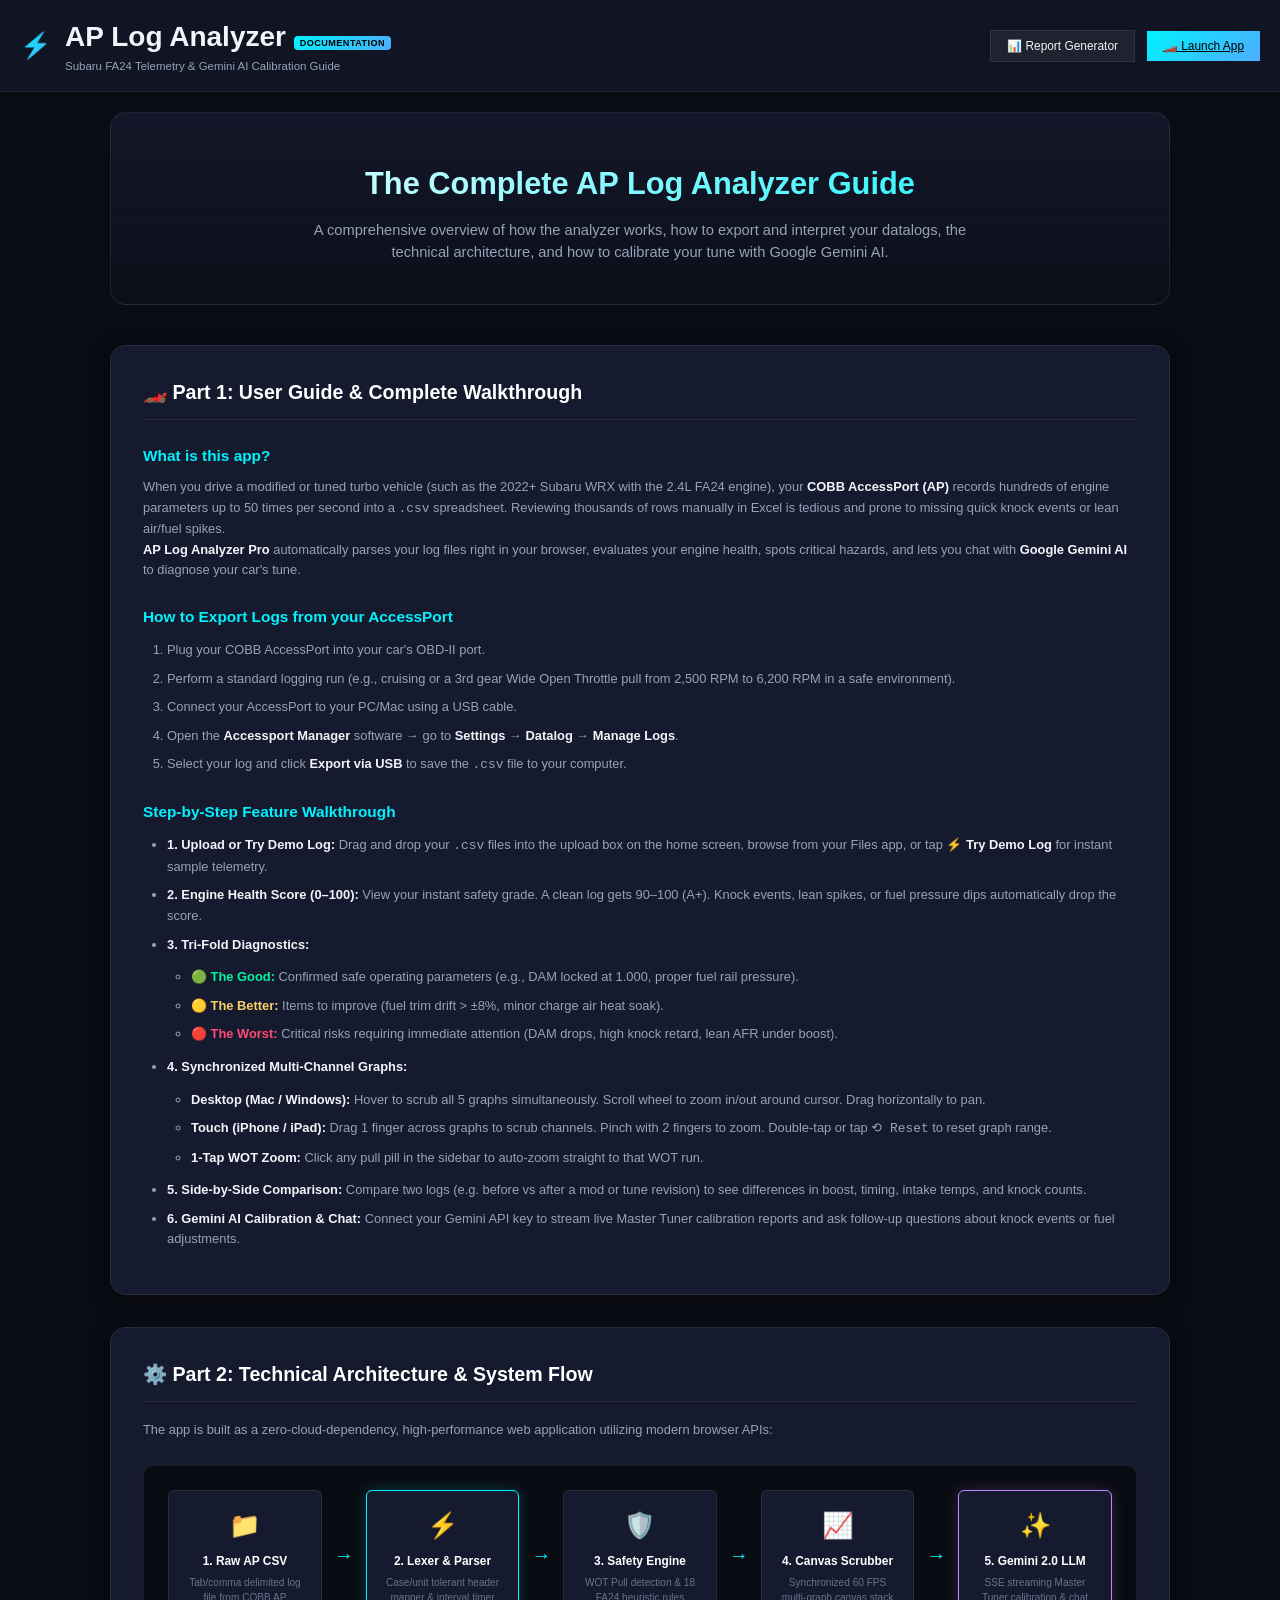
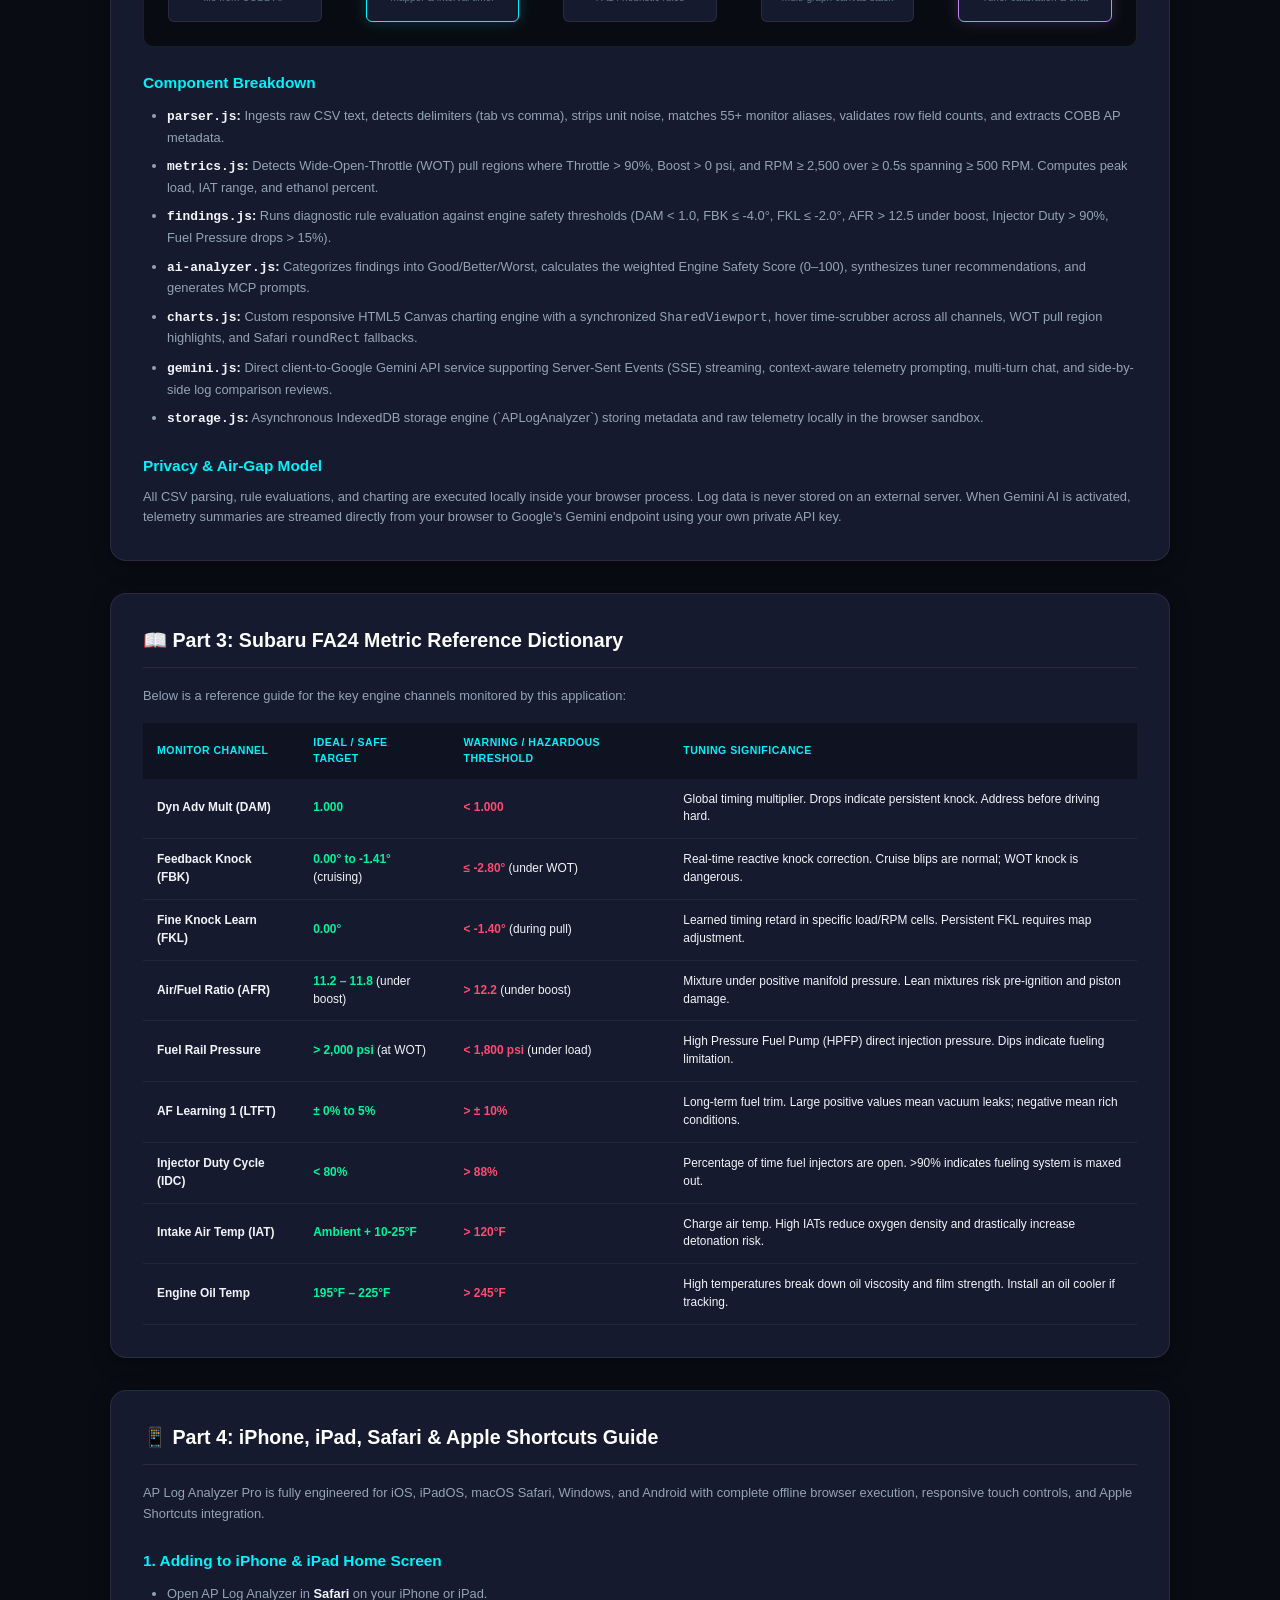
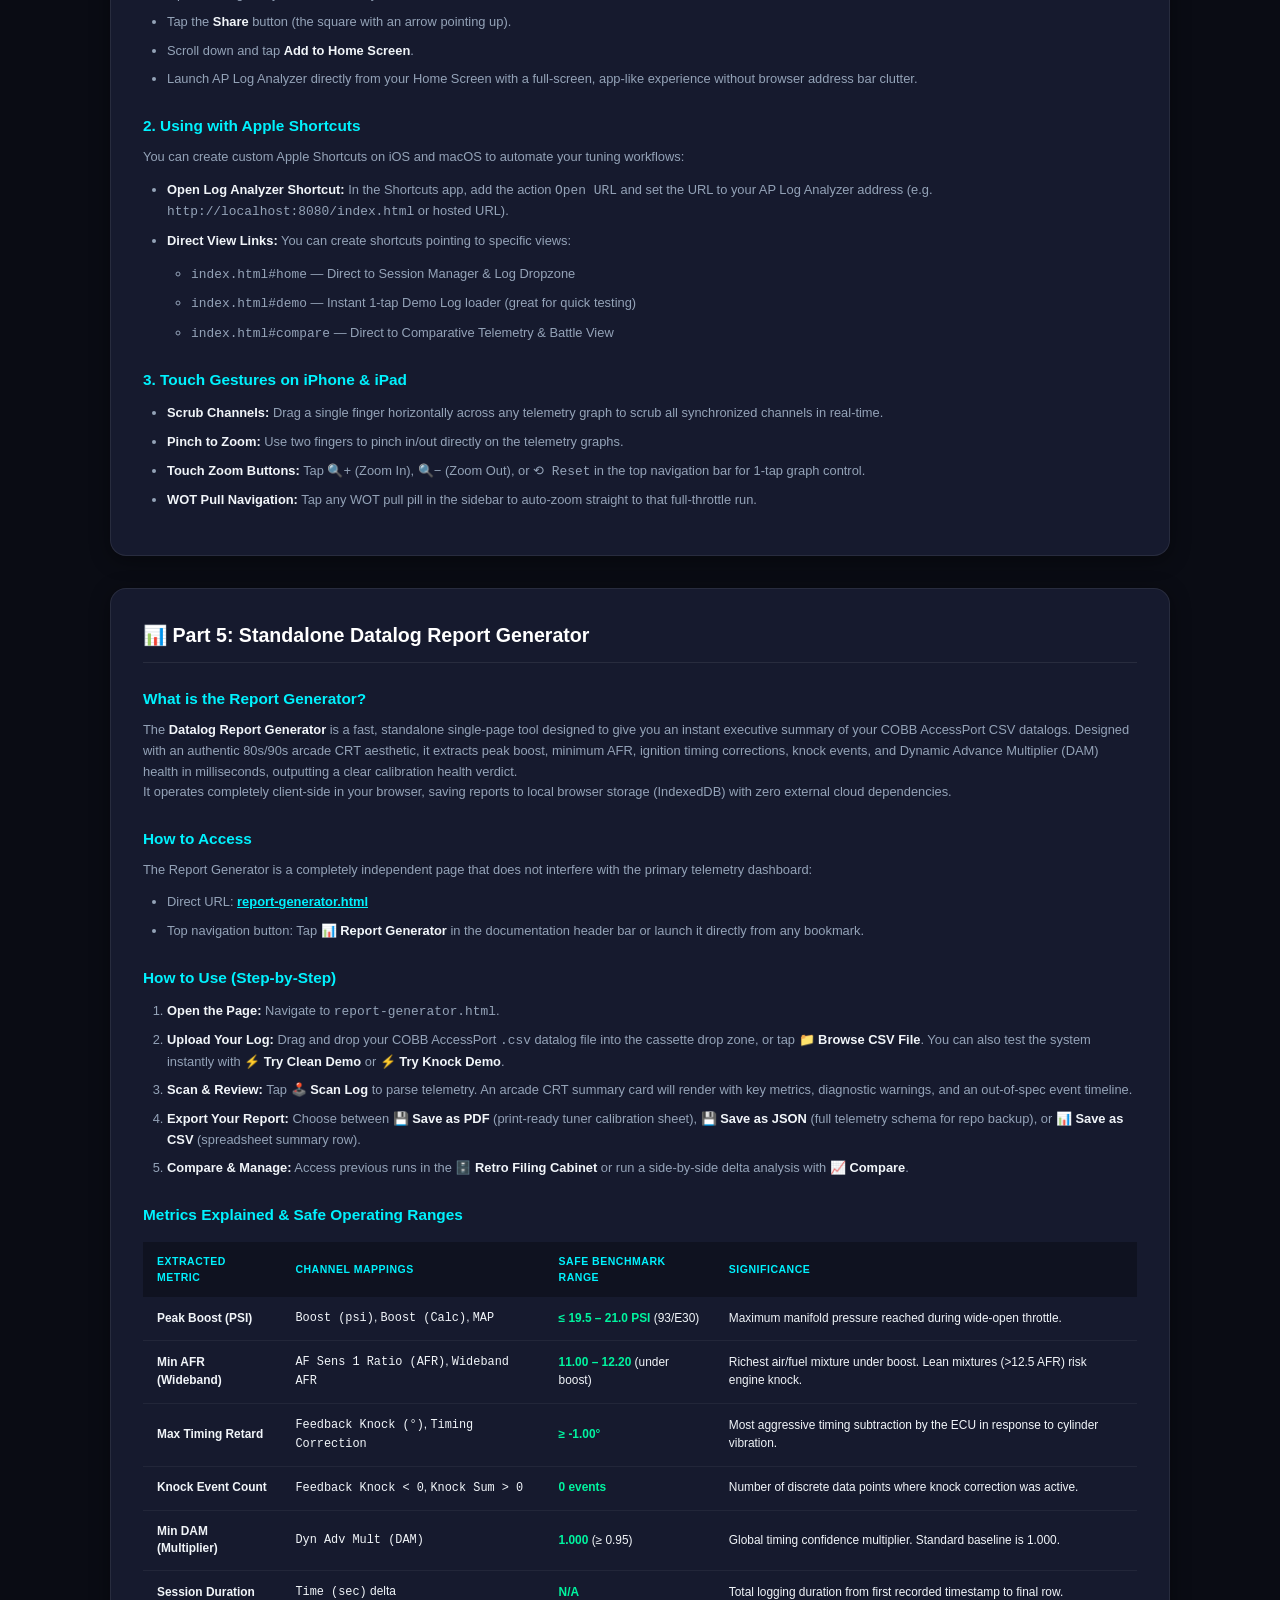
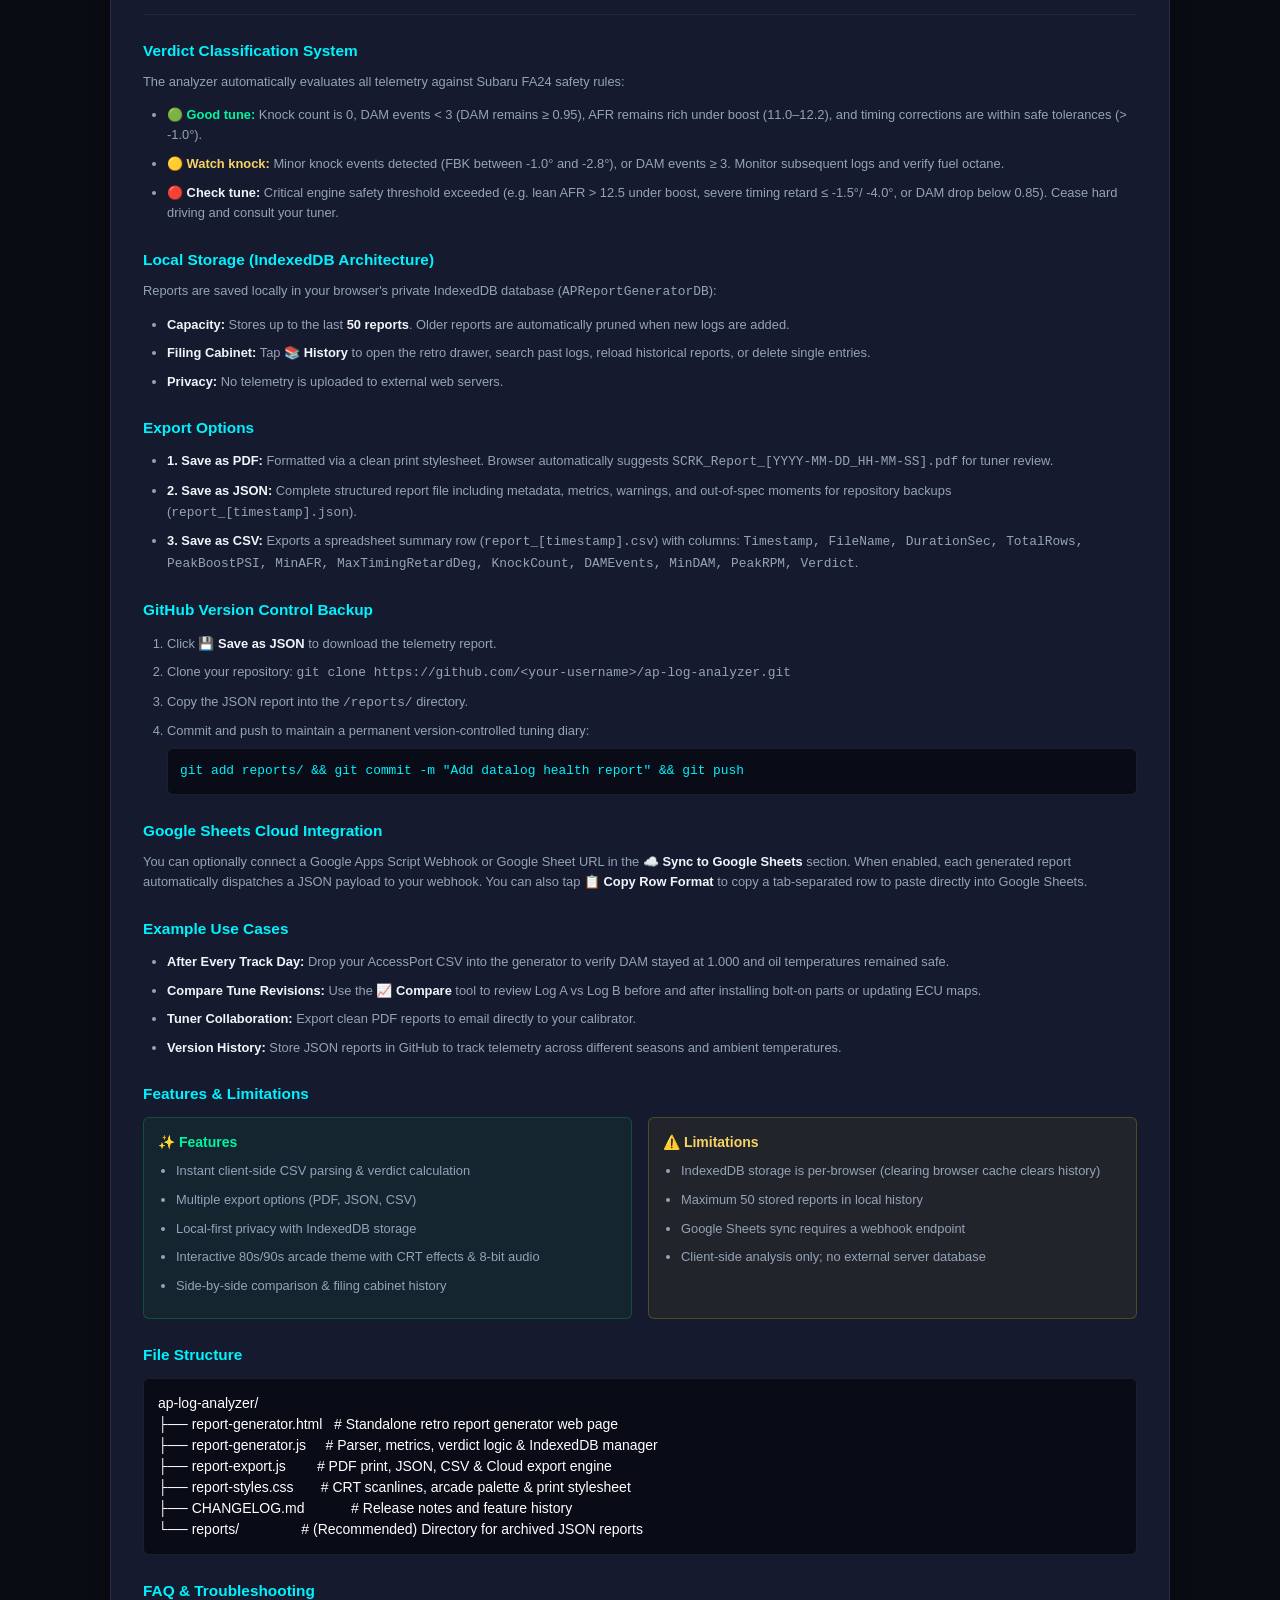
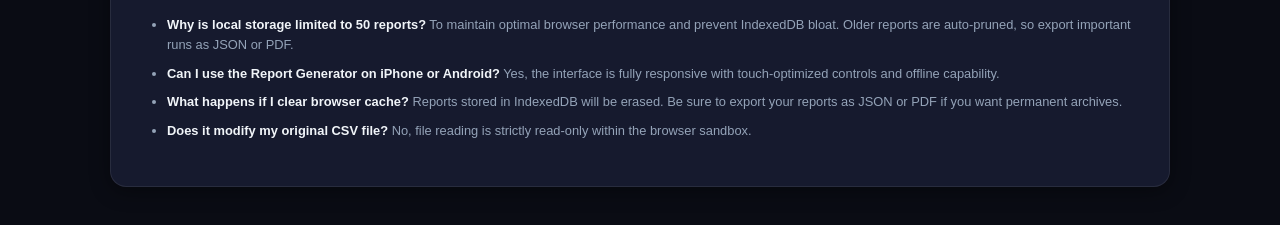
==== commit 1dab2e3d: "Add standalone Retro Datalog Report Generator with BGM, SoundCloud, and exports" ====
--- a/docs.html
+++ b/docs.html
@@ -2,7 +2,7 @@
 <html lang="en">
 <head>
   <meta charset="UTF-8">
-  <meta name="viewport" content="width=device-width, initial-scale=1.0, viewport-fit=cover, maximum-scale=5.0">
+  <meta name="viewport" content="width=device-width, initial-scale=1.0, viewport-fit=cover">
   <meta name="theme-color" content="#0a0c14">
   <meta name="apple-mobile-web-app-capable" content="yes">
   <meta name="apple-mobile-web-app-status-bar-style" content="black-translucent">
@@ -173,6 +173,22 @@
     .tag-safe { color: var(--accent-emerald); font-weight: 700; }
     .tag-danger { color: var(--accent-rose); font-weight: 700; }
 
+    @media (max-width: 860px) {
+      .flow-steps {
+        flex-direction: column;
+        min-width: 0;
+        width: 100%;
+        gap: 8px;
+      }
+      .flow-box {
+        width: 100%;
+      }
+      .flow-arrow {
+        transform: rotate(90deg);
+        margin: 2px 0;
+      }
+    }
+
     @media (max-width: 640px) {
       .docs-nav-bar {
         padding: 12px 14px;
@@ -183,6 +199,8 @@
       }
       .docs-container {
         padding: 16px 12px 60px;
+        width: 100%;
+        max-width: 100%;
       }
       .docs-hero {
         padding: 24px 14px;
@@ -197,6 +215,8 @@
       .docs-section {
         padding: 18px 14px;
         margin-bottom: 20px;
+        width: 100%;
+        box-sizing: border-box;
       }
       .docs-section h2 {
         font-size: 1.15rem;
@@ -206,6 +226,8 @@
       }
       .flowchart-wrap {
         padding: 14px;
+        width: 100%;
+        box-sizing: border-box;
       }
       .dict-table th, .dict-table td {
         padding: 8px 10px;
@@ -226,6 +248,7 @@
       </div>
     </div>
     <div class="header-actions">
+      <a href="report-generator.html" class="btn-secondary" style="text-decoration: none; margin-right: 8px;">📊 Report Generator</a>
       <a href="index.html" class="btn-primary">🏎️ Launch App</a>
     </div>
   </header>
@@ -454,6 +477,168 @@
       </ul>
     </section>
 
+    <!-- SECTION 5: STANDALONE DATALOG REPORT GENERATOR -->
+    <section class="docs-section">
+      <h2>📊 Part 5: Standalone Datalog Report Generator</h2>
+      
+      <h3>What is the Report Generator?</h3>
+      <p>The <strong>Datalog Report Generator</strong> is a fast, standalone single-page tool designed to give you an instant executive summary of your COBB AccessPort CSV datalogs. Designed with an authentic 80s/90s arcade CRT aesthetic, it extracts peak boost, minimum AFR, ignition timing corrections, knock events, and Dynamic Advance Multiplier (DAM) health in milliseconds, outputting a clear calibration health verdict.</p>
+      <p>It operates completely client-side in your browser, saving reports to local browser storage (IndexedDB) with zero external cloud dependencies.</p>
+
+      <h3>How to Access</h3>
+      <p>The Report Generator is a completely independent page that does not interfere with the primary telemetry dashboard:</p>
+      <ul>
+        <li>Direct URL: <a href="report-generator.html" style="color: var(--accent-cyan); font-weight: bold;">report-generator.html</a></li>
+        <li>Top navigation button: Tap <strong>📊 Report Generator</strong> in the documentation header bar or launch it directly from any bookmark.</li>
+      </ul>
+
+      <h3>How to Use (Step-by-Step)</h3>
+      <ol>
+        <li><strong>Open the Page:</strong> Navigate to <code>report-generator.html</code>.</li>
+        <li><strong>Upload Your Log:</strong> Drag and drop your COBB AccessPort <code>.csv</code> datalog file into the cassette drop zone, or tap <strong>📁 Browse CSV File</strong>. You can also test the system instantly with <strong>⚡ Try Clean Demo</strong> or <strong>⚡ Try Knock Demo</strong>.</li>
+        <li><strong>Scan & Review:</strong> Tap <strong>🕹️ Scan Log</strong> to parse telemetry. An arcade CRT summary card will render with key metrics, diagnostic warnings, and an out-of-spec event timeline.</li>
+        <li><strong>Export Your Report:</strong> Choose between <strong>💾 Save as PDF</strong> (print-ready tuner calibration sheet), <strong>💾 Save as JSON</strong> (full telemetry schema for repo backup), or <strong>📊 Save as CSV</strong> (spreadsheet summary row).</li>
+        <li><strong>Compare & Manage:</strong> Access previous runs in the <strong>🗄️ Retro Filing Cabinet</strong> or run a side-by-side delta analysis with <strong>📈 Compare</strong>.</li>
+      </ol>
+
+      <h3>Metrics Explained & Safe Operating Ranges</h3>
+      <div class="dict-table-wrap">
+        <table class="dict-table">
+          <thead>
+            <tr>
+              <th>Extracted Metric</th>
+              <th>Channel Mappings</th>
+              <th>Safe Benchmark Range</th>
+              <th>Significance</th>
+            </tr>
+          </thead>
+          <tbody>
+            <tr>
+              <td><strong>Peak Boost (PSI)</strong></td>
+              <td><code>Boost (psi)</code>, <code>Boost (Calc)</code>, <code>MAP</code></td>
+              <td><span class="tag-safe">&le; 19.5 &ndash; 21.0 PSI</span> (93/E30)</td>
+              <td>Maximum manifold pressure reached during wide-open throttle.</td>
+            </tr>
+            <tr>
+              <td><strong>Min AFR (Wideband)</strong></td>
+              <td><code>AF Sens 1 Ratio (AFR)</code>, <code>Wideband AFR</code></td>
+              <td><span class="tag-safe">11.00 &ndash; 12.20</span> (under boost)</td>
+              <td>Richest air/fuel mixture under boost. Lean mixtures (&gt;12.5 AFR) risk engine knock.</td>
+            </tr>
+            <tr>
+              <td><strong>Max Timing Retard</strong></td>
+              <td><code>Feedback Knock (°)</code>, <code>Timing Correction</code></td>
+              <td><span class="tag-safe">&ge; -1.00°</span></td>
+              <td>Most aggressive timing subtraction by the ECU in response to cylinder vibration.</td>
+            </tr>
+            <tr>
+              <td><strong>Knock Event Count</strong></td>
+              <td><code>Feedback Knock &lt; 0</code>, <code>Knock Sum &gt; 0</code></td>
+              <td><span class="tag-safe">0 events</span></td>
+              <td>Number of discrete data points where knock correction was active.</td>
+            </tr>
+            <tr>
+              <td><strong>Min DAM (Multiplier)</strong></td>
+              <td><code>Dyn Adv Mult (DAM)</code></td>
+              <td><span class="tag-safe">1.000</span> (&ge; 0.95)</td>
+              <td>Global timing confidence multiplier. Standard baseline is 1.000.</td>
+            </tr>
+            <tr>
+              <td><strong>Session Duration</strong></td>
+              <td><code>Time (sec)</code> delta</td>
+              <td><span class="tag-safe">N/A</span></td>
+              <td>Total logging duration from first recorded timestamp to final row.</td>
+            </tr>
+          </tbody>
+        </table>
+      </div>
+
+      <h3>Verdict Classification System</h3>
+      <p>The analyzer automatically evaluates all telemetry against Subaru FA24 safety rules:</p>
+      <ul>
+        <li><strong style="color: var(--accent-emerald);">🟢 Good tune:</strong> Knock count is 0, DAM events &lt; 3 (DAM remains &ge; 0.95), AFR remains rich under boost (11.0–12.2), and timing corrections are within safe tolerances (&gt; -1.0°).</li>
+        <li><strong style="color: var(--accent-gold);">🟡 Watch knock:</strong> Minor knock events detected (FBK between -1.0° and -2.8°), or DAM events &ge; 3. Monitor subsequent logs and verify fuel octane.</li>
+        <li><strong class="tag-danger">🔴 Check tune:</strong> Critical engine safety threshold exceeded (e.g. lean AFR &gt; 12.5 under boost, severe timing retard &le; -1.5°/ -4.0°, or DAM drop below 0.85). Cease hard driving and consult your tuner.</li>
+      </ul>
+
+      <h3>Local Storage (IndexedDB Architecture)</h3>
+      <p>Reports are saved locally in your browser's private IndexedDB database (<code>APReportGeneratorDB</code>):</p>
+      <ul>
+        <li><strong>Capacity:</strong> Stores up to the last <strong>50 reports</strong>. Older reports are automatically pruned when new logs are added.</li>
+        <li><strong>Filing Cabinet:</strong> Tap <strong>📚 History</strong> to open the retro drawer, search past logs, reload historical reports, or delete single entries.</li>
+        <li><strong>Privacy:</strong> No telemetry is uploaded to external web servers.</li>
+      </ul>
+
+      <h3>Export Options</h3>
+      <ul>
+        <li><strong>1. Save as PDF:</strong> Formatted via a clean print stylesheet. Browser automatically suggests <code>SCRK_Report_[YYYY-MM-DD_HH-MM-SS].pdf</code> for tuner review.</li>
+        <li><strong>2. Save as JSON:</strong> Complete structured report file including metadata, metrics, warnings, and out-of-spec moments for repository backups (<code>report_[timestamp].json</code>).</li>
+        <li><strong>3. Save as CSV:</strong> Exports a spreadsheet summary row (<code>report_[timestamp].csv</code>) with columns: <code>Timestamp, FileName, DurationSec, TotalRows, PeakBoostPSI, MinAFR, MaxTimingRetardDeg, KnockCount, DAMEvents, MinDAM, PeakRPM, Verdict</code>.</li>
+      </ul>
+
+      <h3>GitHub Version Control Backup</h3>
+      <ol>
+        <li>Click <strong>💾 Save as JSON</strong> to download the telemetry report.</li>
+        <li>Clone your repository: <code>git clone https://github.com/&lt;your-username&gt;/ap-log-analyzer.git</code></li>
+        <li>Copy the JSON report into the <code>/reports/</code> directory.</li>
+        <li>Commit and push to maintain a permanent version-controlled tuning diary:
+          <pre style="background: #090b16; padding: 12px; border-radius: 6px; border: 1px solid var(--border); color: var(--accent-cyan); margin-top: 6px; overflow-x: auto;">git add reports/ &amp;&amp; git commit -m "Add datalog health report" &amp;&amp; git push</pre>
+        </li>
+      </ol>
+
+      <h3>Google Sheets Cloud Integration</h3>
+      <p>You can optionally connect a Google Apps Script Webhook or Google Sheet URL in the <strong>☁️ Sync to Google Sheets</strong> section. When enabled, each generated report automatically dispatches a JSON payload to your webhook. You can also tap <strong>📋 Copy Row Format</strong> to copy a tab-separated row to paste directly into Google Sheets.</p>
+
+      <h3>Example Use Cases</h3>
+      <ul>
+        <li><strong>After Every Track Day:</strong> Drop your AccessPort CSV into the generator to verify DAM stayed at 1.000 and oil temperatures remained safe.</li>
+        <li><strong>Compare Tune Revisions:</strong> Use the <strong>📈 Compare</strong> tool to review Log A vs Log B before and after installing bolt-on parts or updating ECU maps.</li>
+        <li><strong>Tuner Collaboration:</strong> Export clean PDF reports to email directly to your calibrator.</li>
+        <li><strong>Version History:</strong> Store JSON reports in GitHub to track telemetry across different seasons and ambient temperatures.</li>
+      </ul>
+
+      <h3>Features & Limitations</h3>
+      <div style="display: grid; grid-template-columns: 1fr 1fr; gap: 16px; margin-top: 12px;">
+        <div style="background: rgba(0, 255, 102, 0.05); border: 1px solid rgba(0, 255, 102, 0.2); border-radius: 6px; padding: 14px;">
+          <h4 style="color: var(--accent-emerald); margin-bottom: 8px;">✨ Features</h4>
+          <ul style="padding-left: 18px; margin: 0;">
+            <li>Instant client-side CSV parsing & verdict calculation</li>
+            <li>Multiple export options (PDF, JSON, CSV)</li>
+            <li>Local-first privacy with IndexedDB storage</li>
+            <li>Interactive 80s/90s arcade theme with CRT effects & 8-bit audio</li>
+            <li>Side-by-side comparison & filing cabinet history</li>
+          </ul>
+        </div>
+        <div style="background: rgba(255, 230, 0, 0.05); border: 1px solid rgba(255, 230, 0, 0.2); border-radius: 6px; padding: 14px;">
+          <h4 style="color: var(--accent-gold); margin-bottom: 8px;">⚠️ Limitations</h4>
+          <ul style="padding-left: 18px; margin: 0;">
+            <li>IndexedDB storage is per-browser (clearing browser cache clears history)</li>
+            <li>Maximum 50 stored reports in local history</li>
+            <li>Google Sheets sync requires a webhook endpoint</li>
+            <li>Client-side analysis only; no external server database</li>
+          </ul>
+        </div>
+      </div>
+
+      <h3>File Structure</h3>
+      <pre style="background: #090b16; padding: 14px; border-radius: 6px; border: 1px solid var(--border); color: #fff; font-family: var(--font-mono); margin-top: 12px; overflow-x: auto;">
+ap-log-analyzer/
+├── report-generator.html   # Standalone retro report generator web page
+├── report-generator.js     # Parser, metrics, verdict logic & IndexedDB manager
+├── report-export.js        # PDF print, JSON, CSV & Cloud export engine
+├── report-styles.css       # CRT scanlines, arcade palette & print stylesheet
+├── CHANGELOG.md            # Release notes and feature history
+└── reports/                # (Recommended) Directory for archived JSON reports</pre>
+
+      <h3>FAQ & Troubleshooting</h3>
+      <ul>
+        <li><strong>Why is local storage limited to 50 reports?</strong> To maintain optimal browser performance and prevent IndexedDB bloat. Older reports are auto-pruned, so export important runs as JSON or PDF.</li>
+        <li><strong>Can I use the Report Generator on iPhone or Android?</strong> Yes, the interface is fully responsive with touch-optimized controls and offline capability.</li>
+        <li><strong>What happens if I clear browser cache?</strong> Reports stored in IndexedDB will be erased. Be sure to export your reports as JSON or PDF if you want permanent archives.</li>
+        <li><strong>Does it modify my original CSV file?</strong> No, file reading is strictly read-only within the browser sandbox.</li>
+      </ul>
+    </section>
+
   </main>
 
 </body>
--- a/css/styles.css
+++ b/css/styles.css
@@ -35,8 +35,15 @@
   --shadow-glow-cyan: 0 0 20px rgba(0, 242, 254, 0.15);
 }
 
+html {
+  min-height: 100%;
+  width: 100%;
+  max-width: 100%;
+  overflow-x: hidden;
+  box-sizing: border-box;
+}
+
 html, body {
-  min-height: 100%;
   font-family: -apple-system, BlinkMacSystemFont, 'Segoe UI', Roboto, Helvetica, Arial, sans-serif;
   background-color: var(--bg-main);
   color: var(--text-main);
@@ -51,7 +58,10 @@
 body {
   display: flex;
   flex-direction: column;
+  width: 100%;
+  max-width: 100%;
   overflow-x: hidden;
+  position: relative;
   padding-left: env(safe-area-inset-left, 0px);
   padding-right: env(safe-area-inset-right, 0px);
   padding-bottom: env(safe-area-inset-bottom, 0px);
@@ -286,8 +296,9 @@
 
 .session-grid {
   display: grid;
-  grid-template-columns: repeat(auto-fill, minmax(340px, 1fr));
+  grid-template-columns: repeat(auto-fill, minmax(min(100%, 320px), 1fr));
   gap: 18px;
+  width: 100%;
 }
 
 .session-card {
@@ -660,9 +671,10 @@
 /* === METRICS DASHBOARD GRID === */
 .metrics-dashboard-grid {
   display: grid;
-  grid-template-columns: repeat(auto-fill, minmax(180px, 1fr));
+  grid-template-columns: repeat(auto-fill, minmax(min(100%, 170px), 1fr));
   gap: 14px;
   margin-bottom: 24px;
+  width: 100%;
 }
 
 .metric-card {
@@ -744,9 +756,10 @@
 /* === TRI-FOLD DIAGNOSTIC CENTER === */
 .tri-diagnostic-container {
   display: grid;
-  grid-template-columns: repeat(3, 1fr);
+  grid-template-columns: repeat(auto-fit, minmax(min(100%, 300px), 1fr));
   gap: 18px;
   margin-bottom: 28px;
+  width: 100%;
 }
 
 .diag-column {
@@ -1052,10 +1065,12 @@
 .session-telemetry-body {
   max-width: 1400px;
   margin: 0 auto;
-  padding: 0 24px 40px;
+  padding: 0 20px 40px;
   display: grid;
-  grid-template-columns: 280px 1fr;
+  grid-template-columns: minmax(0, 280px) minmax(0, 1fr);
   gap: 20px;
+  width: 100%;
+  box-sizing: border-box;
 }
 
 .telemetry-sidebar {
@@ -1258,10 +1273,11 @@
 
 .compare-battle-grid {
   display: grid;
-  grid-template-columns: 1fr auto 1fr;
+  grid-template-columns: minmax(0, 1fr) auto minmax(0, 1fr);
   align-items: center;
   gap: 20px;
   margin-bottom: 24px;
+  width: 100%;
 }
 
 .battle-card {
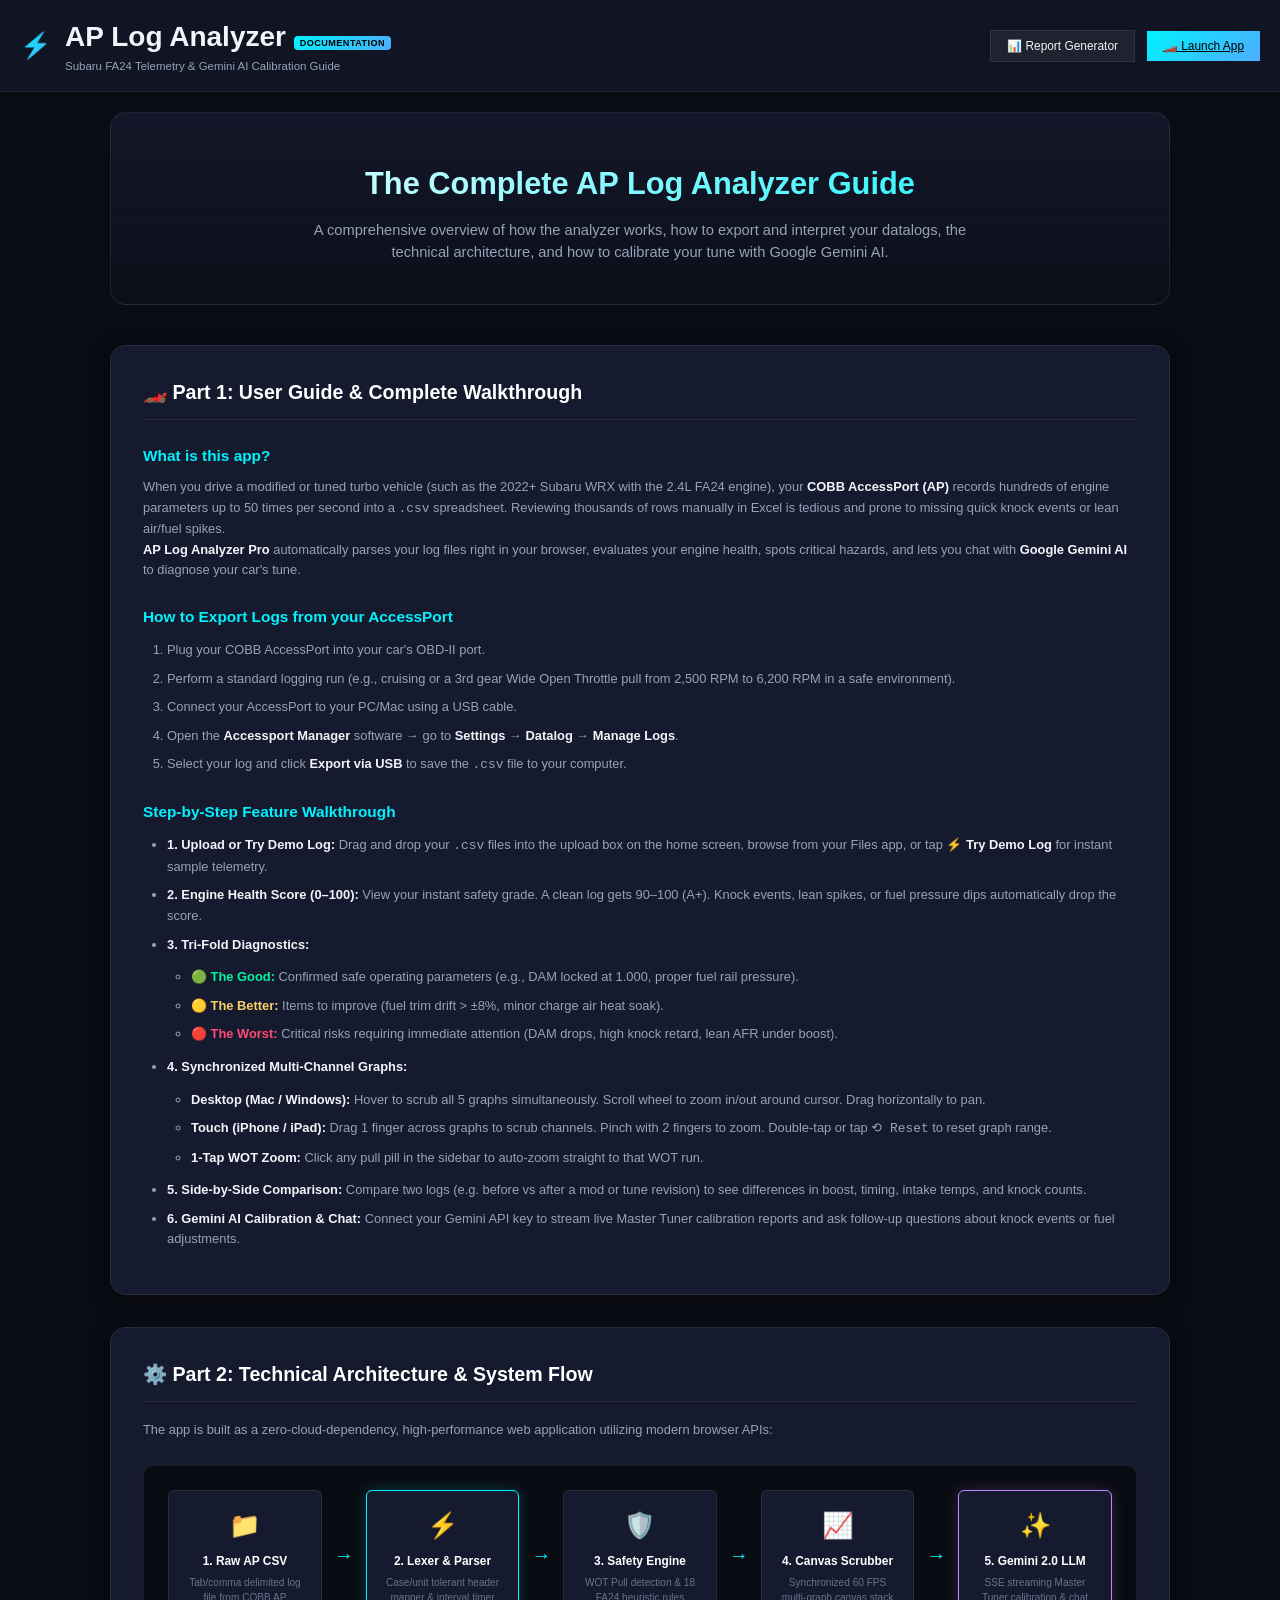
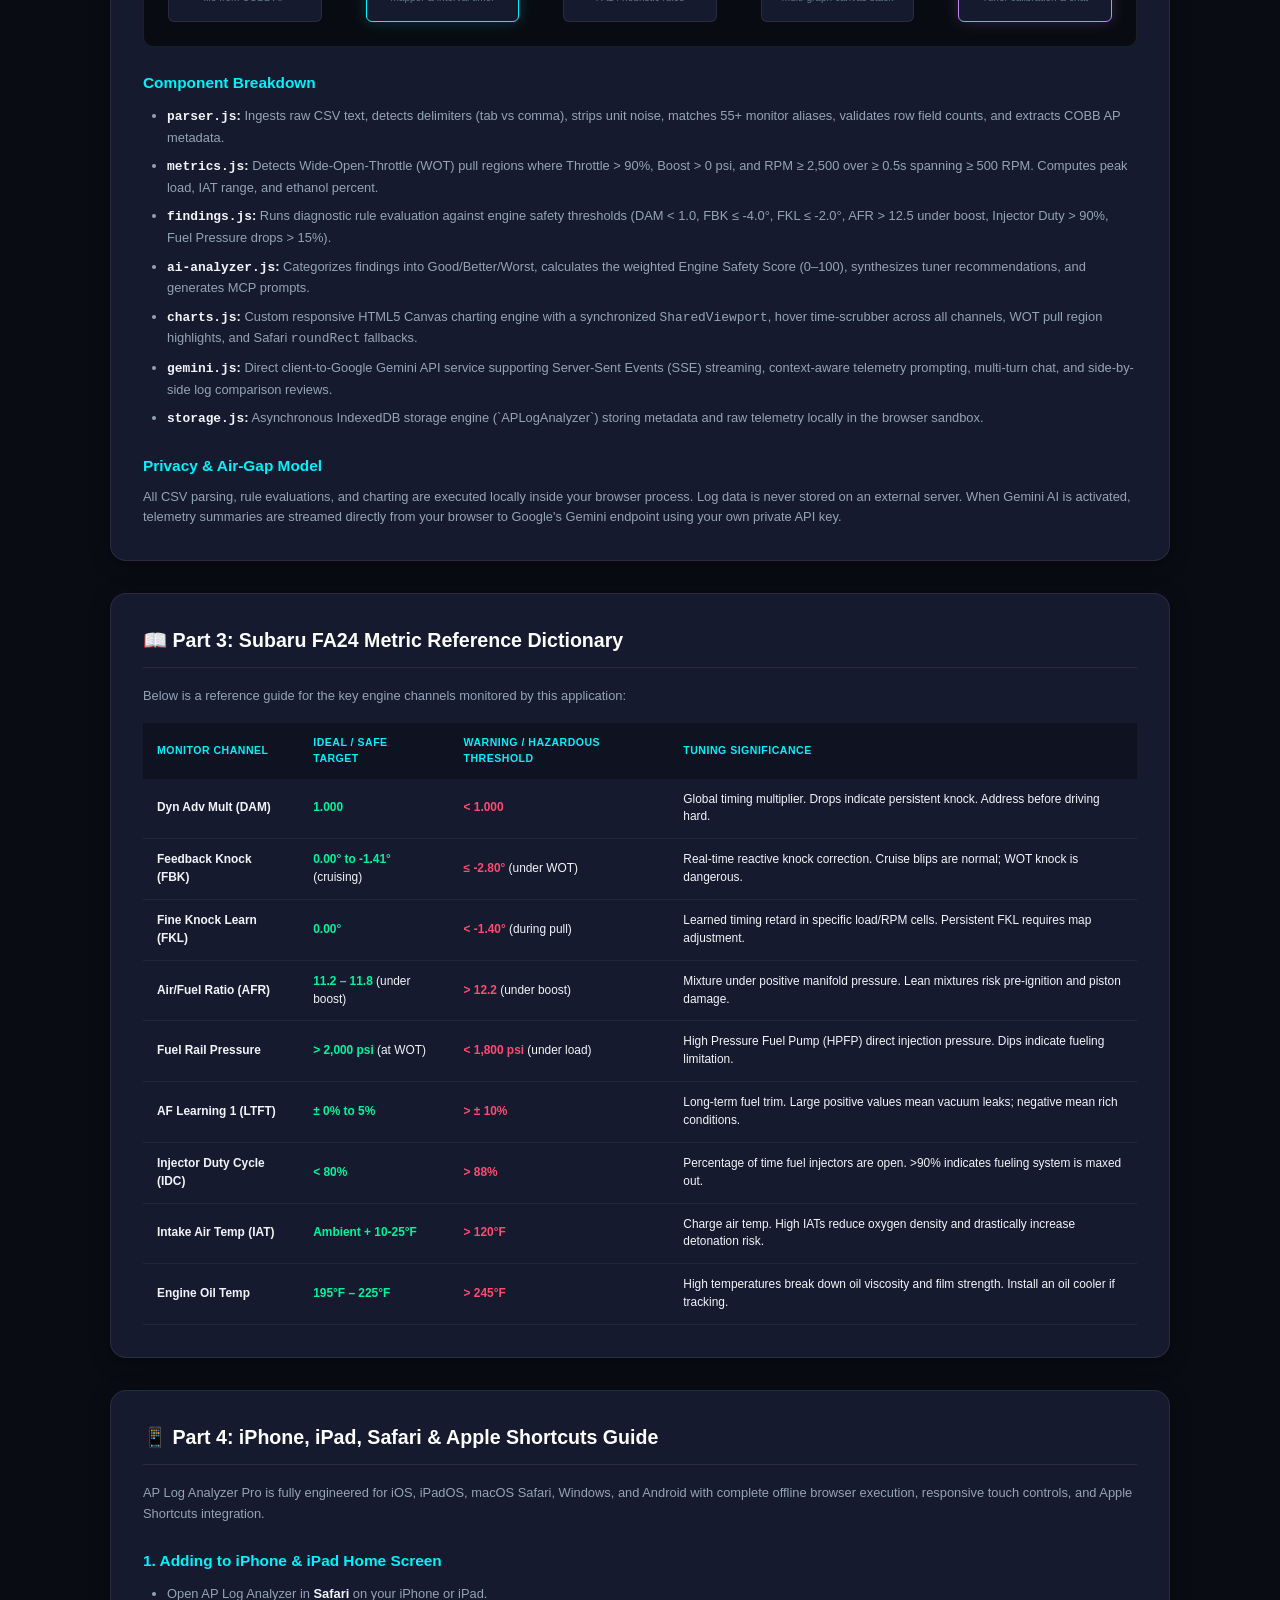
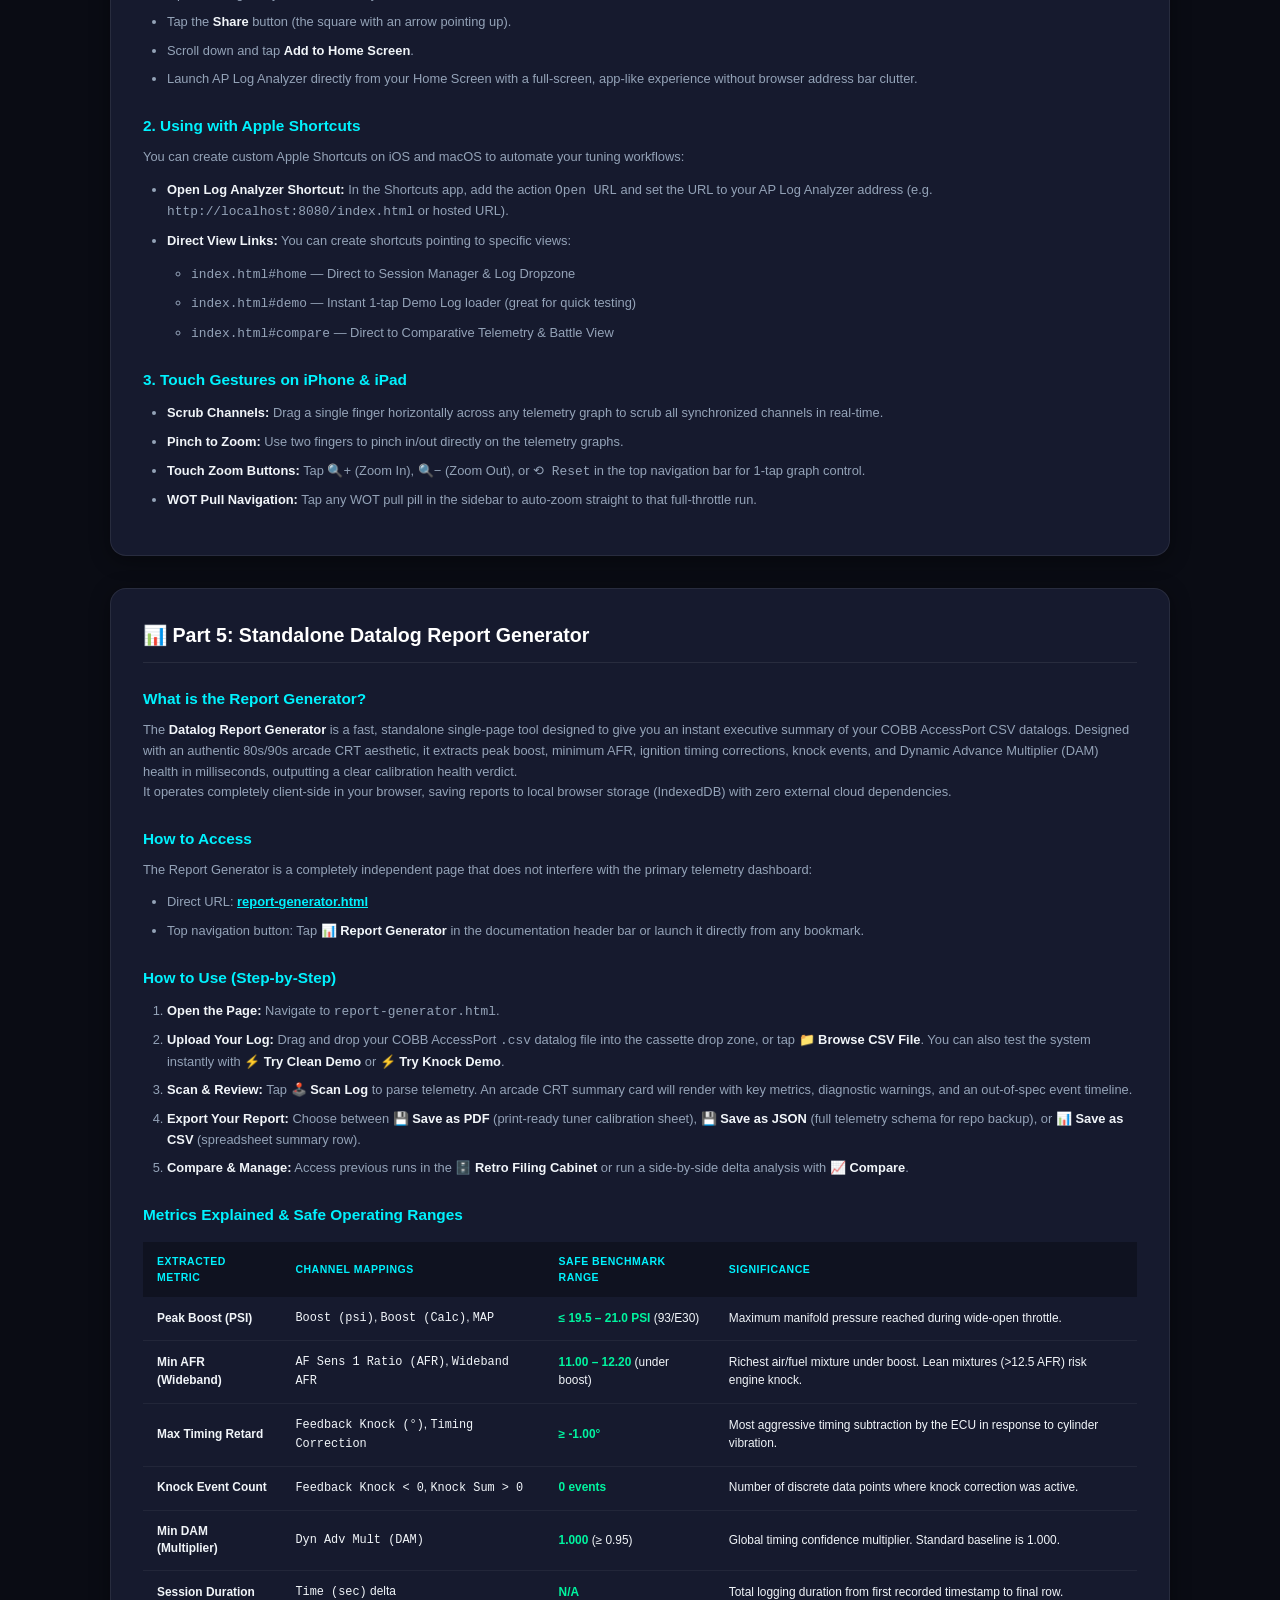
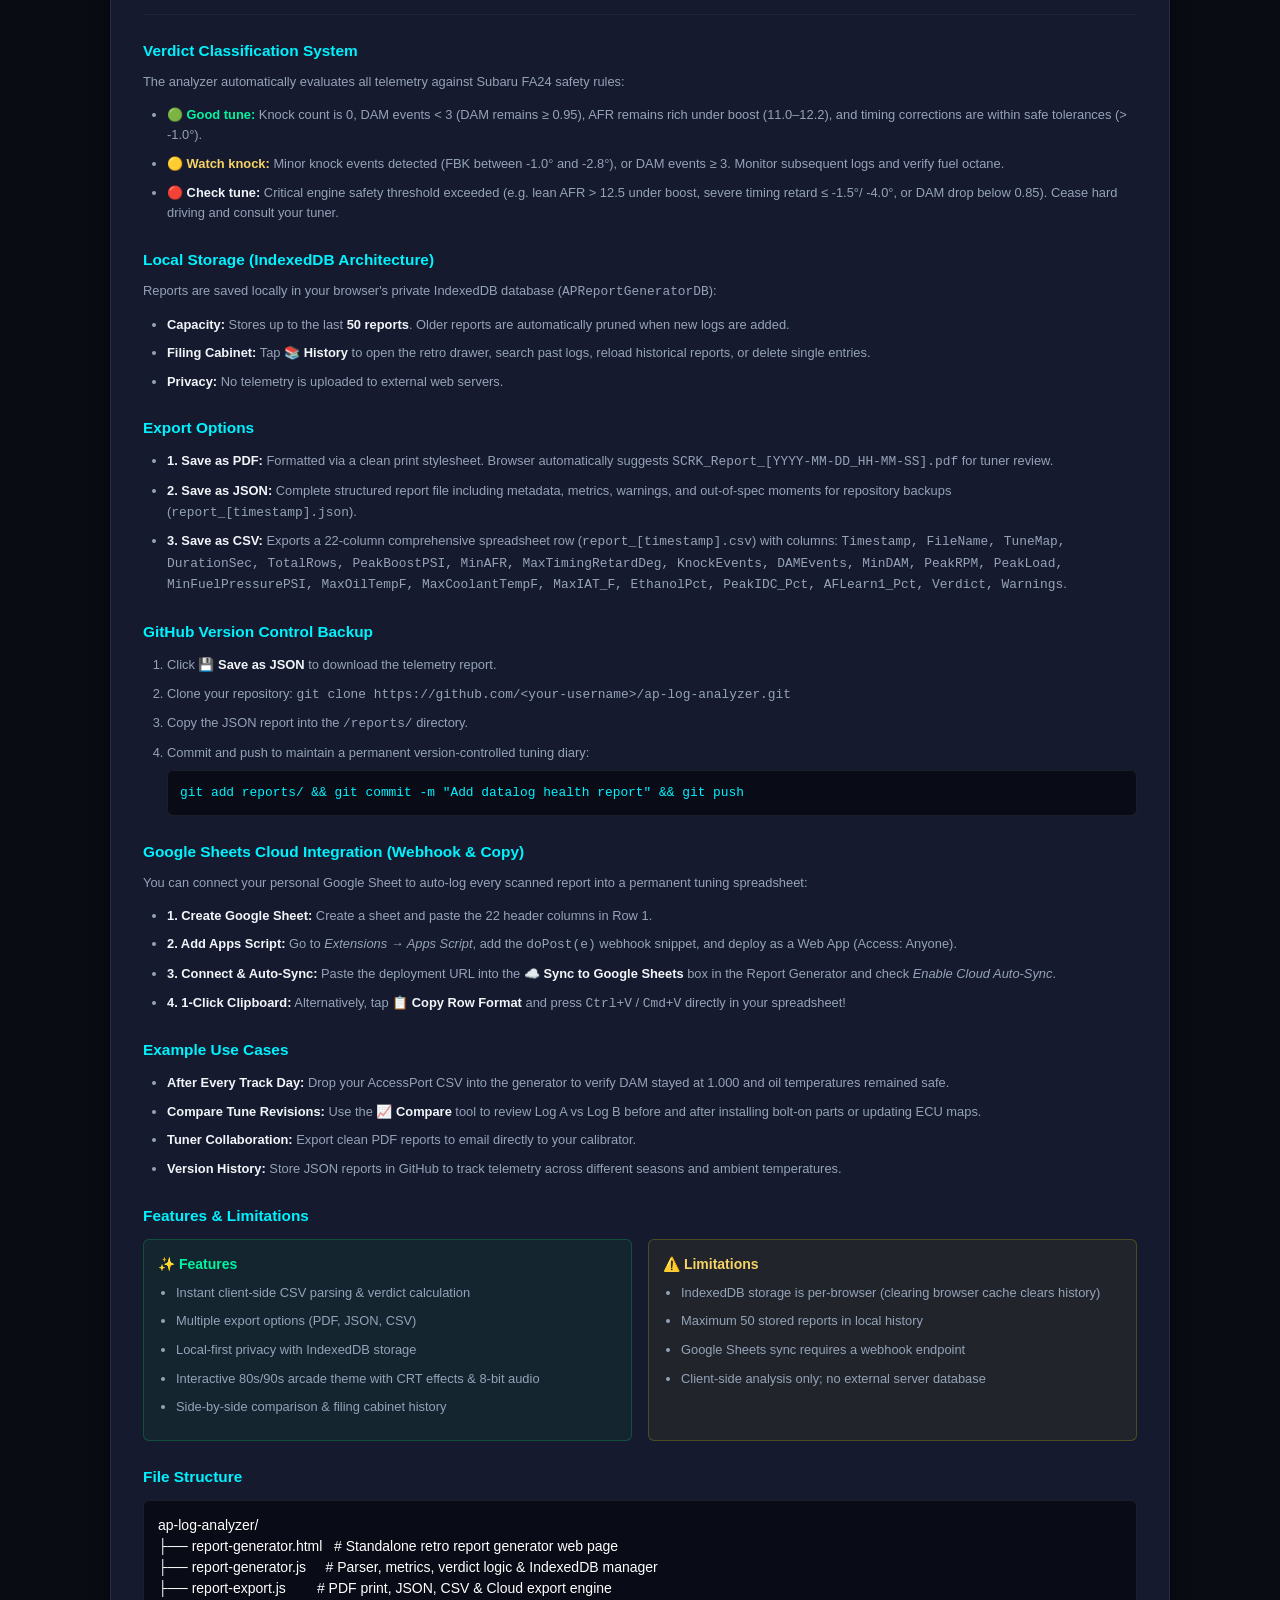
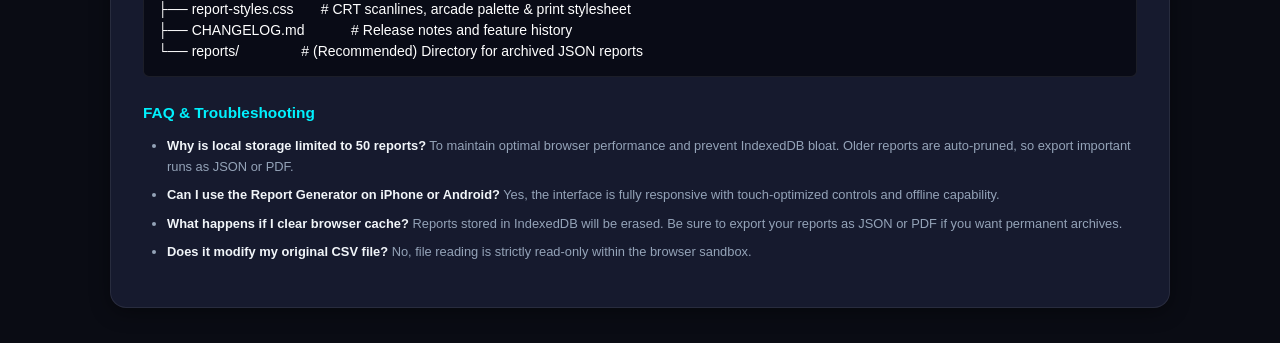
==== commit a9926840: "Expand Google Sheets and CSV exports to 22 comprehensive tuning channels" ====
--- a/docs.html
+++ b/docs.html
@@ -573,7 +573,7 @@
       <ul>
         <li><strong>1. Save as PDF:</strong> Formatted via a clean print stylesheet. Browser automatically suggests <code>SCRK_Report_[YYYY-MM-DD_HH-MM-SS].pdf</code> for tuner review.</li>
         <li><strong>2. Save as JSON:</strong> Complete structured report file including metadata, metrics, warnings, and out-of-spec moments for repository backups (<code>report_[timestamp].json</code>).</li>
-        <li><strong>3. Save as CSV:</strong> Exports a spreadsheet summary row (<code>report_[timestamp].csv</code>) with columns: <code>Timestamp, FileName, DurationSec, TotalRows, PeakBoostPSI, MinAFR, MaxTimingRetardDeg, KnockCount, DAMEvents, MinDAM, PeakRPM, Verdict</code>.</li>
+        <li><strong>3. Save as CSV:</strong> Exports a 22-column comprehensive spreadsheet row (<code>report_[timestamp].csv</code>) with columns: <code>Timestamp, FileName, TuneMap, DurationSec, TotalRows, PeakBoostPSI, MinAFR, MaxTimingRetardDeg, KnockEvents, DAMEvents, MinDAM, PeakRPM, PeakLoad, MinFuelPressurePSI, MaxOilTempF, MaxCoolantTempF, MaxIAT_F, EthanolPct, PeakIDC_Pct, AFLearn1_Pct, Verdict, Warnings</code>.</li>
       </ul>
 
       <h3>GitHub Version Control Backup</h3>
@@ -586,8 +586,14 @@
         </li>
       </ol>
 
-      <h3>Google Sheets Cloud Integration</h3>
-      <p>You can optionally connect a Google Apps Script Webhook or Google Sheet URL in the <strong>☁️ Sync to Google Sheets</strong> section. When enabled, each generated report automatically dispatches a JSON payload to your webhook. You can also tap <strong>📋 Copy Row Format</strong> to copy a tab-separated row to paste directly into Google Sheets.</p>
+      <h3>Google Sheets Cloud Integration (Webhook &amp; Copy)</h3>
+      <p>You can connect your personal Google Sheet to auto-log every scanned report into a permanent tuning spreadsheet:</p>
+      <ul>
+        <li><strong>1. Create Google Sheet:</strong> Create a sheet and paste the 22 header columns in Row 1.</li>
+        <li><strong>2. Add Apps Script:</strong> Go to <em>Extensions &rarr; Apps Script</em>, add the <code>doPost(e)</code> webhook snippet, and deploy as a Web App (Access: Anyone).</li>
+        <li><strong>3. Connect &amp; Auto-Sync:</strong> Paste the deployment URL into the <strong>☁️ Sync to Google Sheets</strong> box in the Report Generator and check <em>Enable Cloud Auto-Sync</em>.</li>
+        <li><strong>4. 1-Click Clipboard:</strong> Alternatively, tap <strong>📋 Copy Row Format</strong> and press <code>Ctrl+V</code> / <code>Cmd+V</code> directly in your spreadsheet!</li>
+      </ul>
 
       <h3>Example Use Cases</h3>
       <ul>
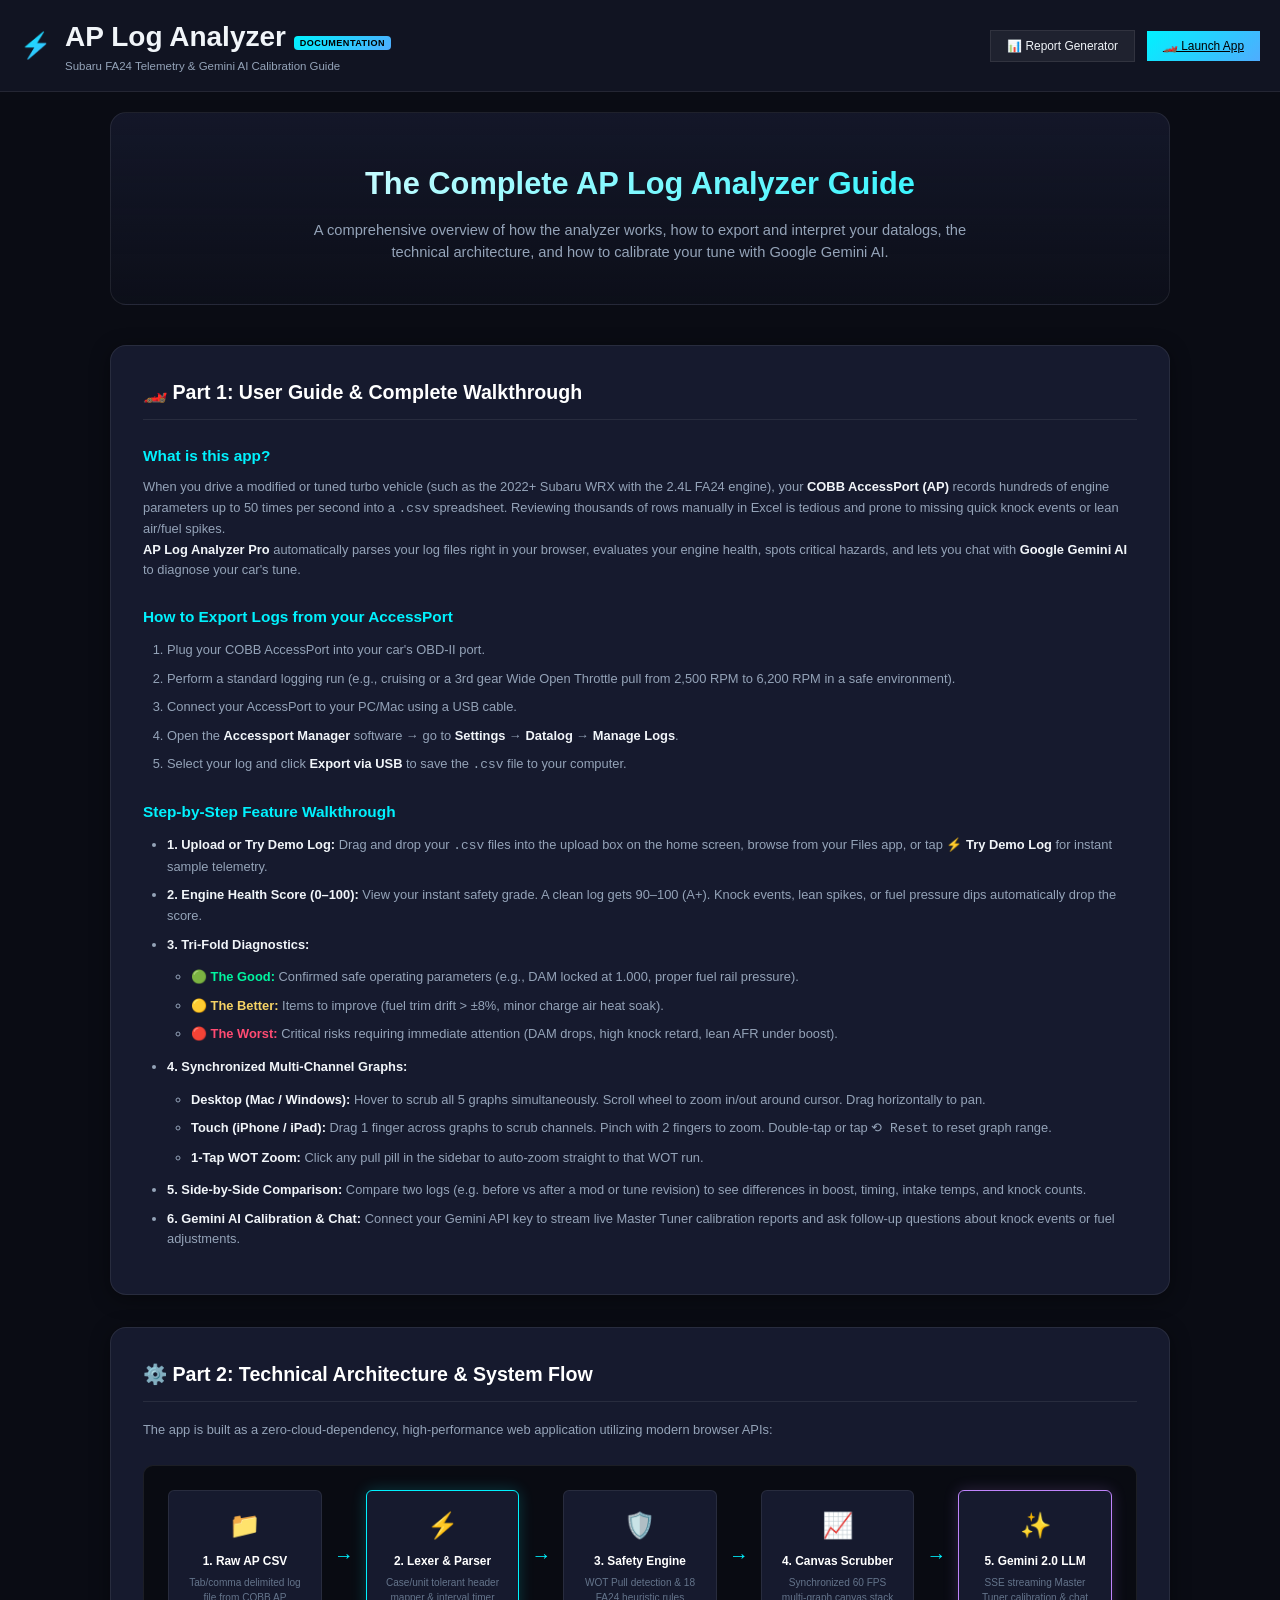
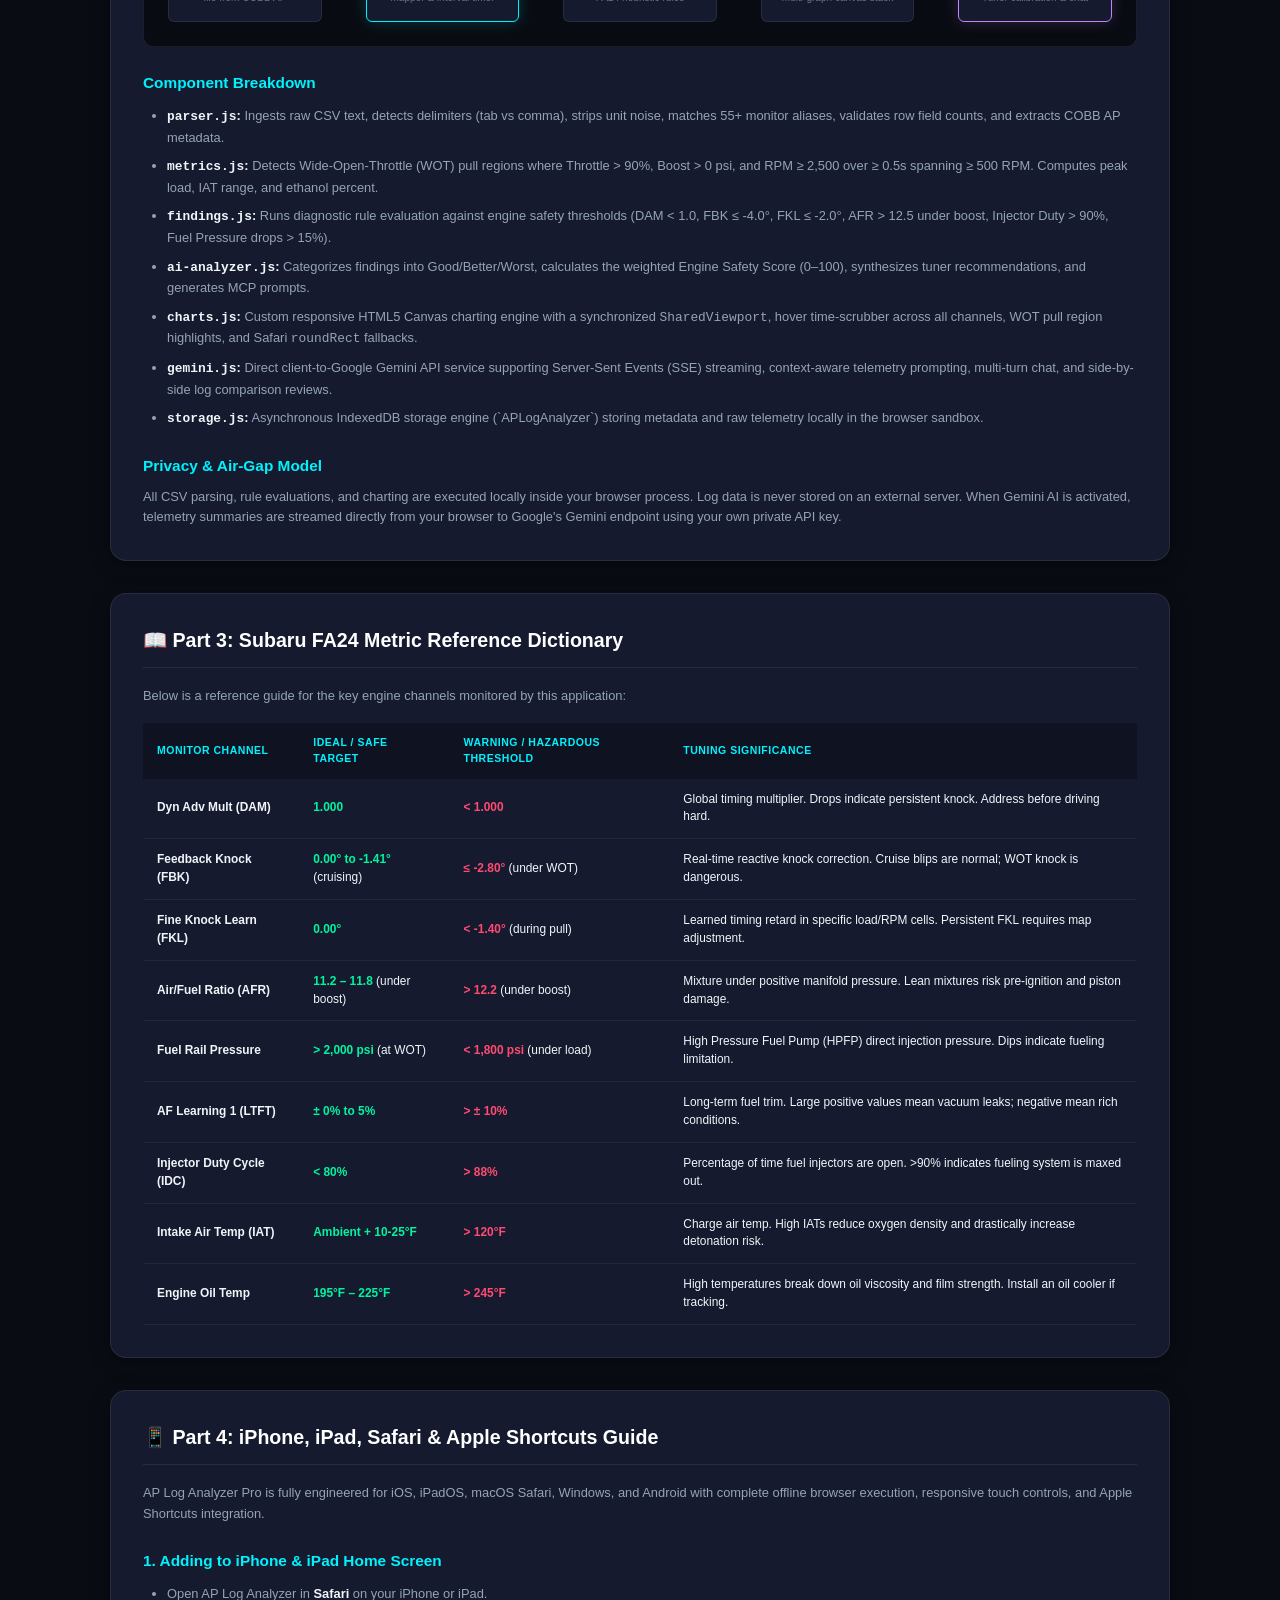
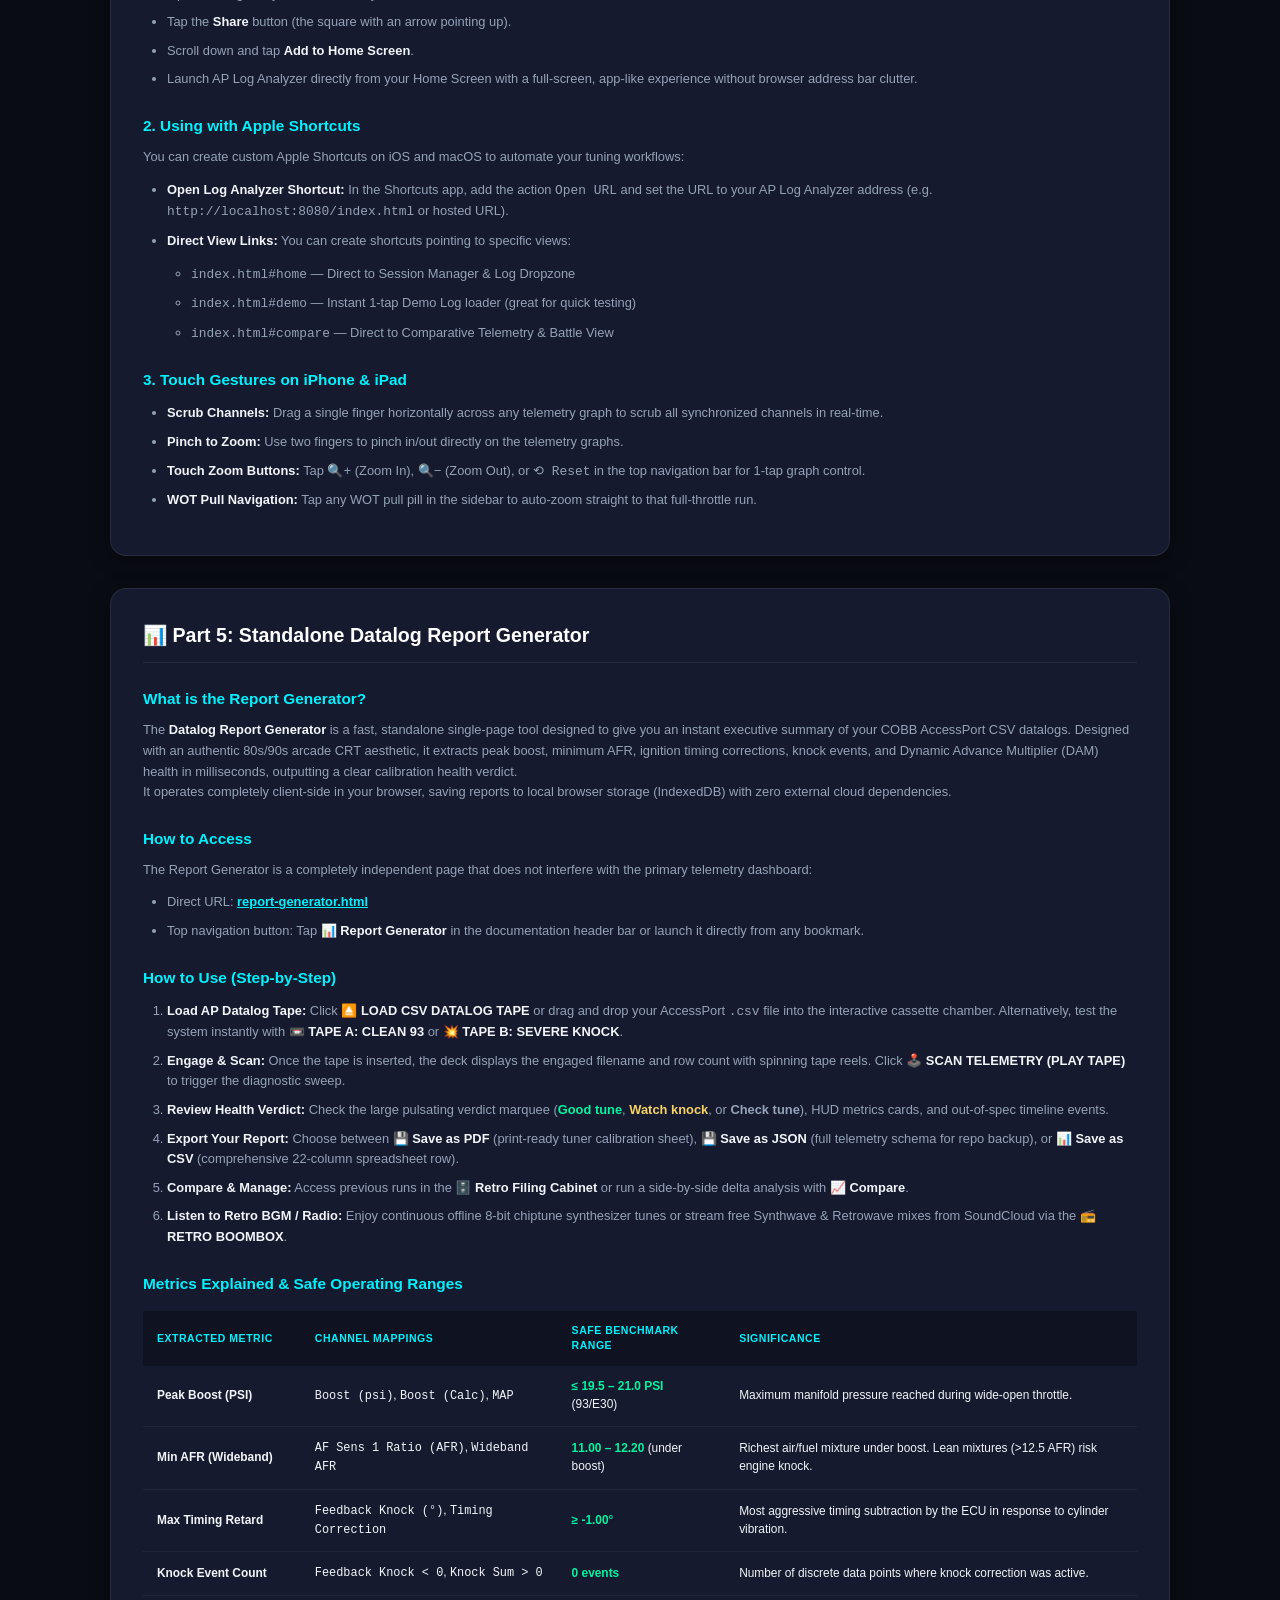
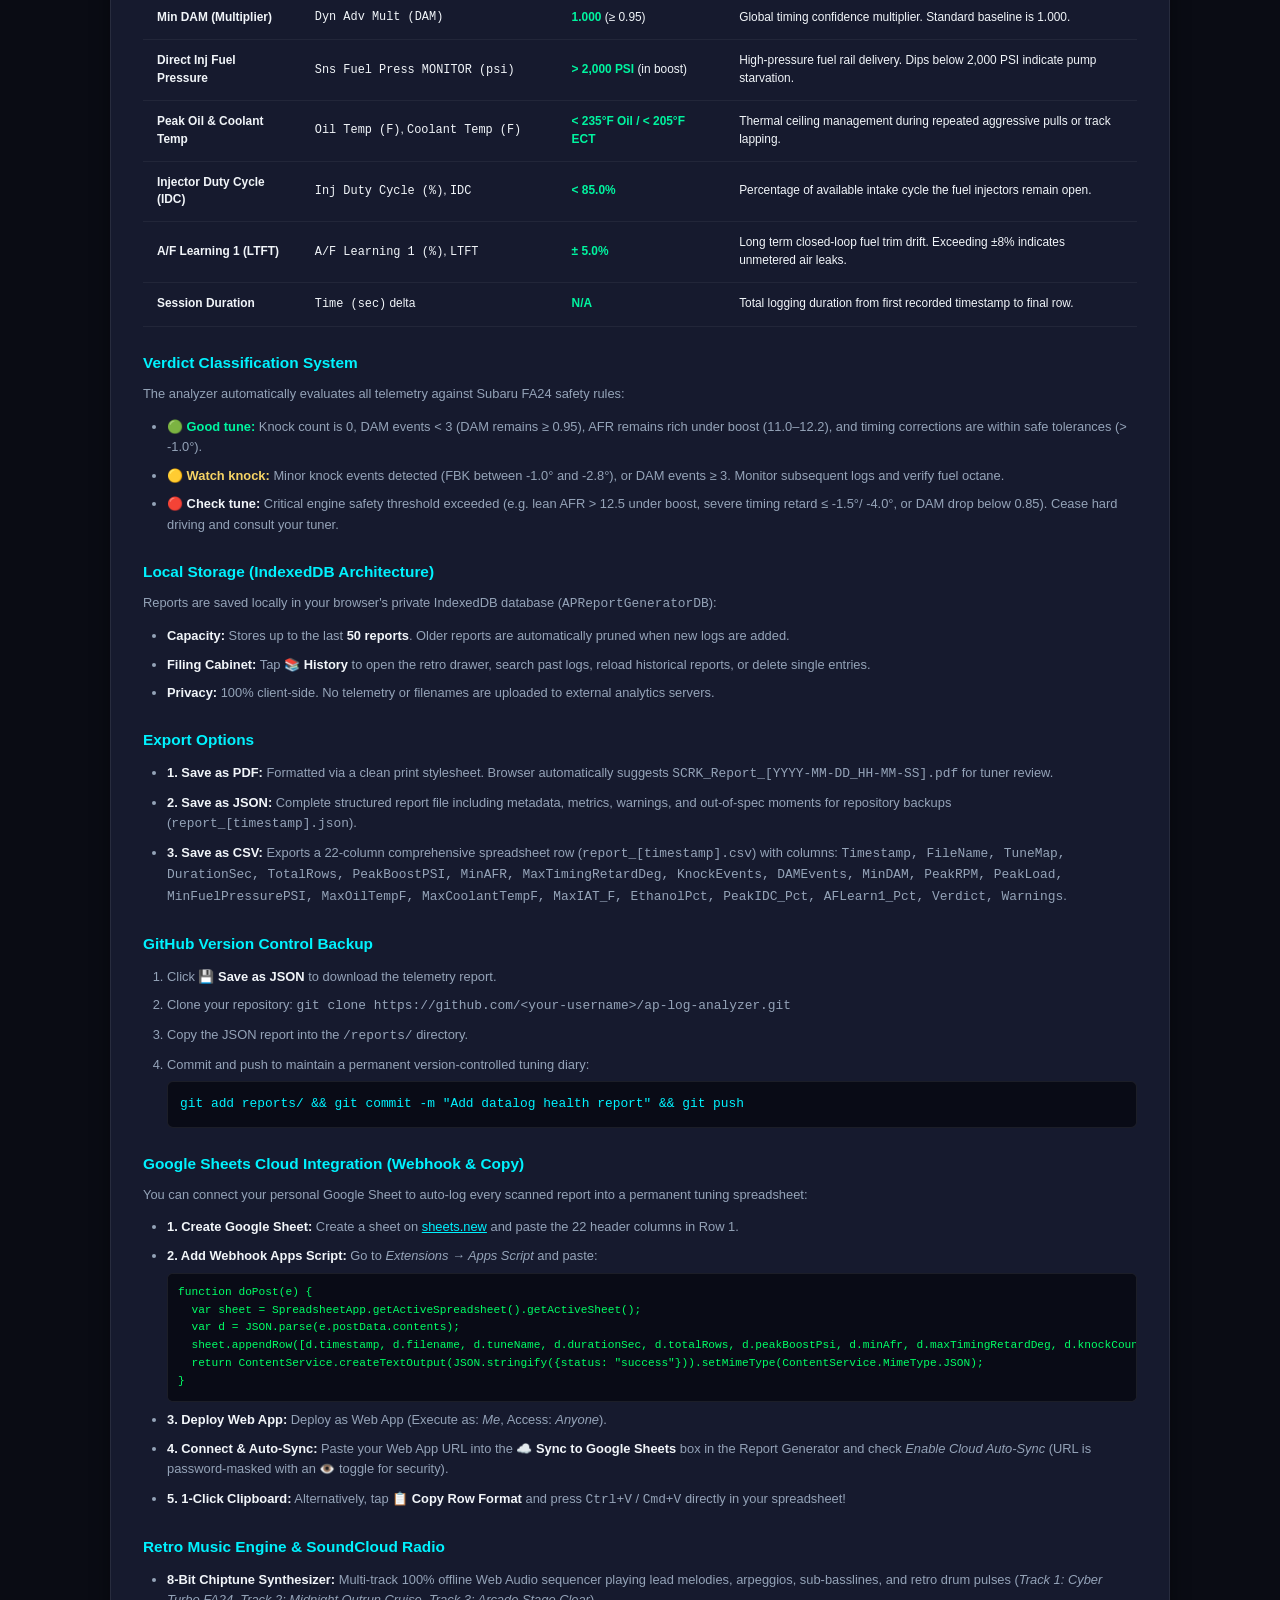
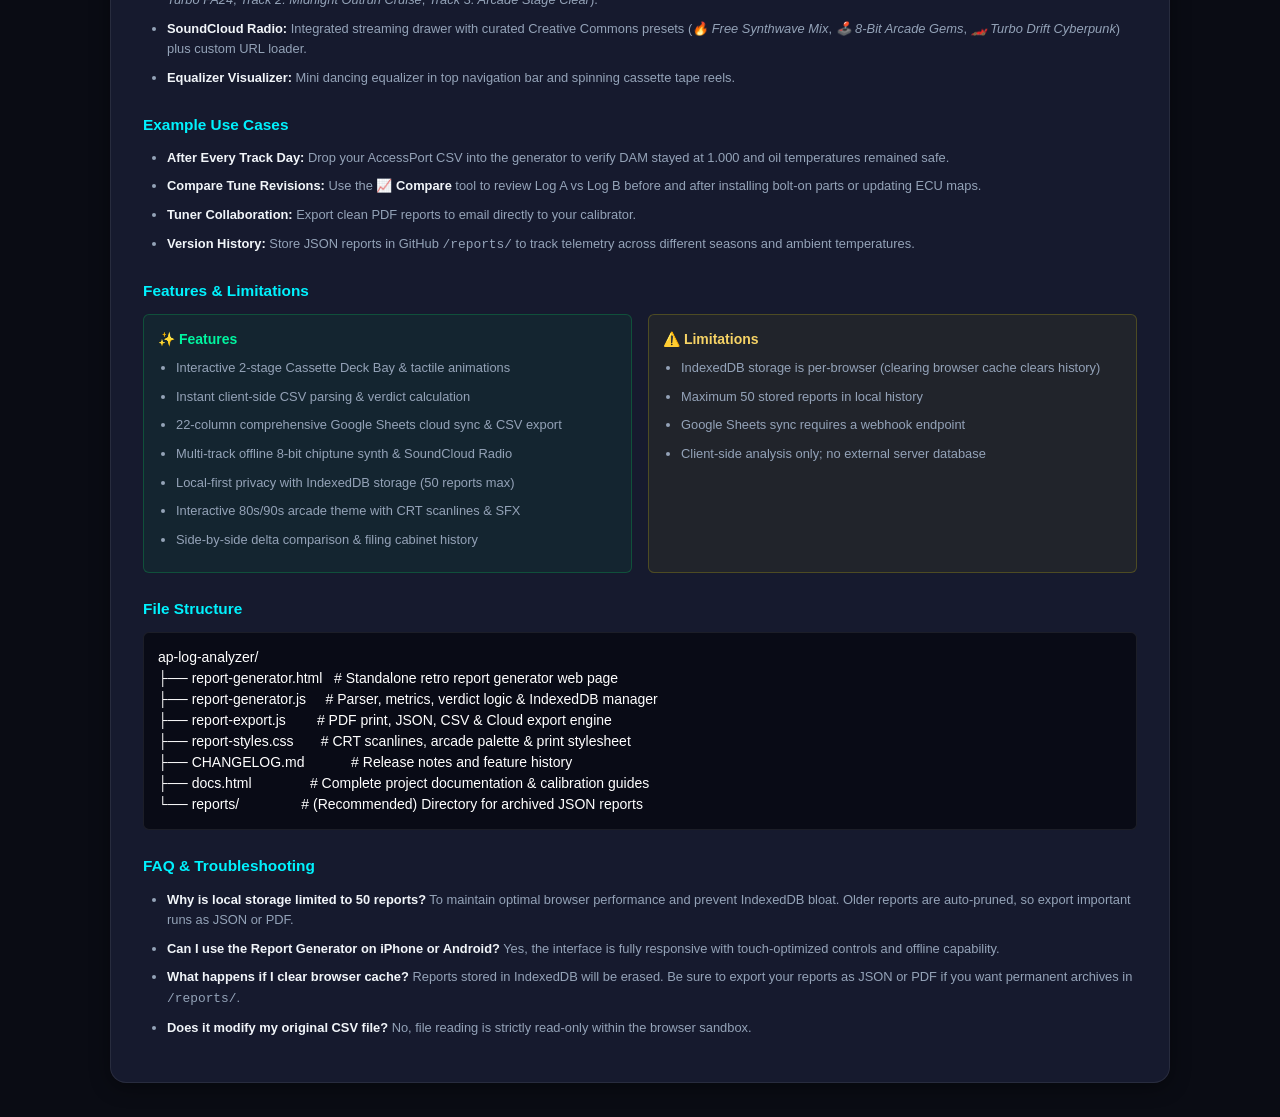
==== commit 4becd5cd: "Implement Interactive Mechanical Cassette Tape Deck with 22-column exports and updated docs" ====
--- a/docs.html
+++ b/docs.html
@@ -494,14 +494,15 @@
 
       <h3>How to Use (Step-by-Step)</h3>
       <ol>
-        <li><strong>Open the Page:</strong> Navigate to <code>report-generator.html</code>.</li>
-        <li><strong>Upload Your Log:</strong> Drag and drop your COBB AccessPort <code>.csv</code> datalog file into the cassette drop zone, or tap <strong>📁 Browse CSV File</strong>. You can also test the system instantly with <strong>⚡ Try Clean Demo</strong> or <strong>⚡ Try Knock Demo</strong>.</li>
-        <li><strong>Scan & Review:</strong> Tap <strong>🕹️ Scan Log</strong> to parse telemetry. An arcade CRT summary card will render with key metrics, diagnostic warnings, and an out-of-spec event timeline.</li>
-        <li><strong>Export Your Report:</strong> Choose between <strong>💾 Save as PDF</strong> (print-ready tuner calibration sheet), <strong>💾 Save as JSON</strong> (full telemetry schema for repo backup), or <strong>📊 Save as CSV</strong> (spreadsheet summary row).</li>
-        <li><strong>Compare & Manage:</strong> Access previous runs in the <strong>🗄️ Retro Filing Cabinet</strong> or run a side-by-side delta analysis with <strong>📈 Compare</strong>.</li>
+        <li><strong>Load AP Datalog Tape:</strong> Click <strong>⏏️ LOAD CSV DATALOG TAPE</strong> or drag and drop your AccessPort <code>.csv</code> file into the interactive cassette chamber. Alternatively, test the system instantly with <strong>📼 TAPE A: CLEAN 93</strong> or <strong>💥 TAPE B: SEVERE KNOCK</strong>.</li>
+        <li><strong>Engage &amp; Scan:</strong> Once the tape is inserted, the deck displays the engaged filename and row count with spinning tape reels. Click <strong>🕹️ SCAN TELEMETRY (PLAY TAPE)</strong> to trigger the diagnostic sweep.</li>
+        <li><strong>Review Health Verdict:</strong> Check the large pulsating verdict marquee (<strong style="color:var(--accent-emerald);">Good tune</strong>, <strong style="color:var(--accent-gold);">Watch knock</strong>, or <strong style="color:var(--accent-crimson);">Check tune</strong>), HUD metrics cards, and out-of-spec timeline events.</li>
+        <li><strong>Export Your Report:</strong> Choose between <strong>💾 Save as PDF</strong> (print-ready tuner calibration sheet), <strong>💾 Save as JSON</strong> (full telemetry schema for repo backup), or <strong>📊 Save as CSV</strong> (comprehensive 22-column spreadsheet row).</li>
+        <li><strong>Compare &amp; Manage:</strong> Access previous runs in the <strong>🗄️ Retro Filing Cabinet</strong> or run a side-by-side delta analysis with <strong>📈 Compare</strong>.</li>
+        <li><strong>Listen to Retro BGM / Radio:</strong> Enjoy continuous offline 8-bit chiptune synthesizer tunes or stream free Synthwave &amp; Retrowave mixes from SoundCloud via the <strong>📻 RETRO BOOMBOX</strong>.</li>
       </ol>
 
-      <h3>Metrics Explained & Safe Operating Ranges</h3>
+      <h3>Metrics Explained &amp; Safe Operating Ranges</h3>
       <div class="dict-table-wrap">
         <table class="dict-table">
           <thead>
@@ -544,6 +545,30 @@
               <td>Global timing confidence multiplier. Standard baseline is 1.000.</td>
             </tr>
             <tr>
+              <td><strong>Direct Inj Fuel Pressure</strong></td>
+              <td><code>Sns Fuel Press MONITOR (psi)</code></td>
+              <td><span class="tag-safe">&gt; 2,000 PSI</span> (in boost)</td>
+              <td>High-pressure fuel rail delivery. Dips below 2,000 PSI indicate pump starvation.</td>
+            </tr>
+            <tr>
+              <td><strong>Peak Oil &amp; Coolant Temp</strong></td>
+              <td><code>Oil Temp (F)</code>, <code>Coolant Temp (F)</code></td>
+              <td><span class="tag-safe">&lt; 235°F Oil / &lt; 205°F ECT</span></td>
+              <td>Thermal ceiling management during repeated aggressive pulls or track lapping.</td>
+            </tr>
+            <tr>
+              <td><strong>Injector Duty Cycle (IDC)</strong></td>
+              <td><code>Inj Duty Cycle (%)</code>, <code>IDC</code></td>
+              <td><span class="tag-safe">&lt; 85.0%</span></td>
+              <td>Percentage of available intake cycle the fuel injectors remain open.</td>
+            </tr>
+            <tr>
+              <td><strong>A/F Learning 1 (LTFT)</strong></td>
+              <td><code>A/F Learning 1 (%)</code>, <code>LTFT</code></td>
+              <td><span class="tag-safe">&plusmn; 5.0%</span></td>
+              <td>Long term closed-loop fuel trim drift. Exceeding &plusmn;8% indicates unmetered air leaks.</td>
+            </tr>
+            <tr>
               <td><strong>Session Duration</strong></td>
               <td><code>Time (sec)</code> delta</td>
               <td><span class="tag-safe">N/A</span></td>
@@ -566,7 +591,7 @@
       <ul>
         <li><strong>Capacity:</strong> Stores up to the last <strong>50 reports</strong>. Older reports are automatically pruned when new logs are added.</li>
         <li><strong>Filing Cabinet:</strong> Tap <strong>📚 History</strong> to open the retro drawer, search past logs, reload historical reports, or delete single entries.</li>
-        <li><strong>Privacy:</strong> No telemetry is uploaded to external web servers.</li>
+        <li><strong>Privacy:</strong> 100% client-side. No telemetry or filenames are uploaded to external analytics servers.</li>
       </ul>
 
       <h3>Export Options</h3>
@@ -589,10 +614,25 @@
       <h3>Google Sheets Cloud Integration (Webhook &amp; Copy)</h3>
       <p>You can connect your personal Google Sheet to auto-log every scanned report into a permanent tuning spreadsheet:</p>
       <ul>
-        <li><strong>1. Create Google Sheet:</strong> Create a sheet and paste the 22 header columns in Row 1.</li>
-        <li><strong>2. Add Apps Script:</strong> Go to <em>Extensions &rarr; Apps Script</em>, add the <code>doPost(e)</code> webhook snippet, and deploy as a Web App (Access: Anyone).</li>
-        <li><strong>3. Connect &amp; Auto-Sync:</strong> Paste the deployment URL into the <strong>☁️ Sync to Google Sheets</strong> box in the Report Generator and check <em>Enable Cloud Auto-Sync</em>.</li>
-        <li><strong>4. 1-Click Clipboard:</strong> Alternatively, tap <strong>📋 Copy Row Format</strong> and press <code>Ctrl+V</code> / <code>Cmd+V</code> directly in your spreadsheet!</li>
+        <li><strong>1. Create Google Sheet:</strong> Create a sheet on <a href="https://sheets.new" target="_blank" rel="noopener noreferrer" style="color:var(--accent-cyan);">sheets.new</a> and paste the 22 header columns in Row 1.</li>
+        <li><strong>2. Add Webhook Apps Script:</strong> Go to <em>Extensions &rarr; Apps Script</em> and paste:
+          <pre style="background: #090b16; padding: 10px; border-radius: 6px; border: 1px solid var(--border); color: #00ff66; font-size: 0.8rem; overflow-x: auto; margin-top: 6px;">function doPost(e) {
+  var sheet = SpreadsheetApp.getActiveSpreadsheet().getActiveSheet();
+  var d = JSON.parse(e.postData.contents);
+  sheet.appendRow([d.timestamp, d.filename, d.tuneName, d.durationSec, d.totalRows, d.peakBoostPsi, d.minAfr, d.maxTimingRetardDeg, d.knockCount, d.damEvents, d.minDam, d.peakRpm, d.peakLoad, d.minFuelPressure, d.maxOilTemp, d.maxCoolantTemp, d.maxIat, d.ethanolPct, d.peakIdc, d.maxLtft, d.verdict, d.warnings]);
+  return ContentService.createTextOutput(JSON.stringify({status: "success"})).setMimeType(ContentService.MimeType.JSON);
+}</pre>
+        </li>
+        <li><strong>3. Deploy Web App:</strong> Deploy as Web App (Execute as: <em>Me</em>, Access: <em>Anyone</em>).</li>
+        <li><strong>4. Connect &amp; Auto-Sync:</strong> Paste your Web App URL into the <strong>☁️ Sync to Google Sheets</strong> box in the Report Generator and check <em>Enable Cloud Auto-Sync</em> (URL is password-masked with an <code>👁️</code> toggle for security).</li>
+        <li><strong>5. 1-Click Clipboard:</strong> Alternatively, tap <strong>📋 Copy Row Format</strong> and press <code>Ctrl+V</code> / <code>Cmd+V</code> directly in your spreadsheet!</li>
+      </ul>
+
+      <h3>Retro Music Engine &amp; SoundCloud Radio</h3>
+      <ul>
+        <li><strong>8-Bit Chiptune Synthesizer:</strong> Multi-track 100% offline Web Audio sequencer playing lead melodies, arpeggios, sub-basslines, and retro drum pulses (<em>Track 1: Cyber Turbo FA24</em>, <em>Track 2: Midnight Outrun Cruise</em>, <em>Track 3: Arcade Stage Clear</em>).</li>
+        <li><strong>SoundCloud Radio:</strong> Integrated streaming drawer with curated Creative Commons presets (<em>🔥 Free Synthwave Mix</em>, <em>🕹️ 8-Bit Arcade Gems</em>, <em>🏎️ Turbo Drift Cyberpunk</em>) plus custom URL loader.</li>
+        <li><strong>Equalizer Visualizer:</strong> Mini dancing equalizer in top navigation bar and spinning cassette tape reels.</li>
       </ul>
 
       <h3>Example Use Cases</h3>
@@ -600,19 +640,21 @@
         <li><strong>After Every Track Day:</strong> Drop your AccessPort CSV into the generator to verify DAM stayed at 1.000 and oil temperatures remained safe.</li>
         <li><strong>Compare Tune Revisions:</strong> Use the <strong>📈 Compare</strong> tool to review Log A vs Log B before and after installing bolt-on parts or updating ECU maps.</li>
         <li><strong>Tuner Collaboration:</strong> Export clean PDF reports to email directly to your calibrator.</li>
-        <li><strong>Version History:</strong> Store JSON reports in GitHub to track telemetry across different seasons and ambient temperatures.</li>
-      </ul>
-
-      <h3>Features & Limitations</h3>
+        <li><strong>Version History:</strong> Store JSON reports in GitHub <code>/reports/</code> to track telemetry across different seasons and ambient temperatures.</li>
+      </ul>
+
+      <h3>Features &amp; Limitations</h3>
       <div style="display: grid; grid-template-columns: 1fr 1fr; gap: 16px; margin-top: 12px;">
         <div style="background: rgba(0, 255, 102, 0.05); border: 1px solid rgba(0, 255, 102, 0.2); border-radius: 6px; padding: 14px;">
           <h4 style="color: var(--accent-emerald); margin-bottom: 8px;">✨ Features</h4>
           <ul style="padding-left: 18px; margin: 0;">
-            <li>Instant client-side CSV parsing & verdict calculation</li>
-            <li>Multiple export options (PDF, JSON, CSV)</li>
-            <li>Local-first privacy with IndexedDB storage</li>
-            <li>Interactive 80s/90s arcade theme with CRT effects & 8-bit audio</li>
-            <li>Side-by-side comparison & filing cabinet history</li>
+            <li>Interactive 2-stage Cassette Deck Bay &amp; tactile animations</li>
+            <li>Instant client-side CSV parsing &amp; verdict calculation</li>
+            <li>22-column comprehensive Google Sheets cloud sync &amp; CSV export</li>
+            <li>Multi-track offline 8-bit chiptune synth &amp; SoundCloud Radio</li>
+            <li>Local-first privacy with IndexedDB storage (50 reports max)</li>
+            <li>Interactive 80s/90s arcade theme with CRT scanlines &amp; SFX</li>
+            <li>Side-by-side delta comparison &amp; filing cabinet history</li>
           </ul>
         </div>
         <div style="background: rgba(255, 230, 0, 0.05); border: 1px solid rgba(255, 230, 0, 0.2); border-radius: 6px; padding: 14px;">
@@ -630,17 +672,18 @@
       <pre style="background: #090b16; padding: 14px; border-radius: 6px; border: 1px solid var(--border); color: #fff; font-family: var(--font-mono); margin-top: 12px; overflow-x: auto;">
 ap-log-analyzer/
 ├── report-generator.html   # Standalone retro report generator web page
-├── report-generator.js     # Parser, metrics, verdict logic & IndexedDB manager
-├── report-export.js        # PDF print, JSON, CSV & Cloud export engine
-├── report-styles.css       # CRT scanlines, arcade palette & print stylesheet
+├── report-generator.js     # Parser, metrics, verdict logic &amp; IndexedDB manager
+├── report-export.js        # PDF print, JSON, CSV &amp; Cloud export engine
+├── report-styles.css       # CRT scanlines, arcade palette &amp; print stylesheet
 ├── CHANGELOG.md            # Release notes and feature history
+├── docs.html               # Complete project documentation &amp; calibration guides
 └── reports/                # (Recommended) Directory for archived JSON reports</pre>
 
-      <h3>FAQ & Troubleshooting</h3>
+      <h3>FAQ &amp; Troubleshooting</h3>
       <ul>
         <li><strong>Why is local storage limited to 50 reports?</strong> To maintain optimal browser performance and prevent IndexedDB bloat. Older reports are auto-pruned, so export important runs as JSON or PDF.</li>
         <li><strong>Can I use the Report Generator on iPhone or Android?</strong> Yes, the interface is fully responsive with touch-optimized controls and offline capability.</li>
-        <li><strong>What happens if I clear browser cache?</strong> Reports stored in IndexedDB will be erased. Be sure to export your reports as JSON or PDF if you want permanent archives.</li>
+        <li><strong>What happens if I clear browser cache?</strong> Reports stored in IndexedDB will be erased. Be sure to export your reports as JSON or PDF if you want permanent archives in <code>/reports/</code>.</li>
         <li><strong>Does it modify my original CSV file?</strong> No, file reading is strictly read-only within the browser sandbox.</li>
       </ul>
     </section>
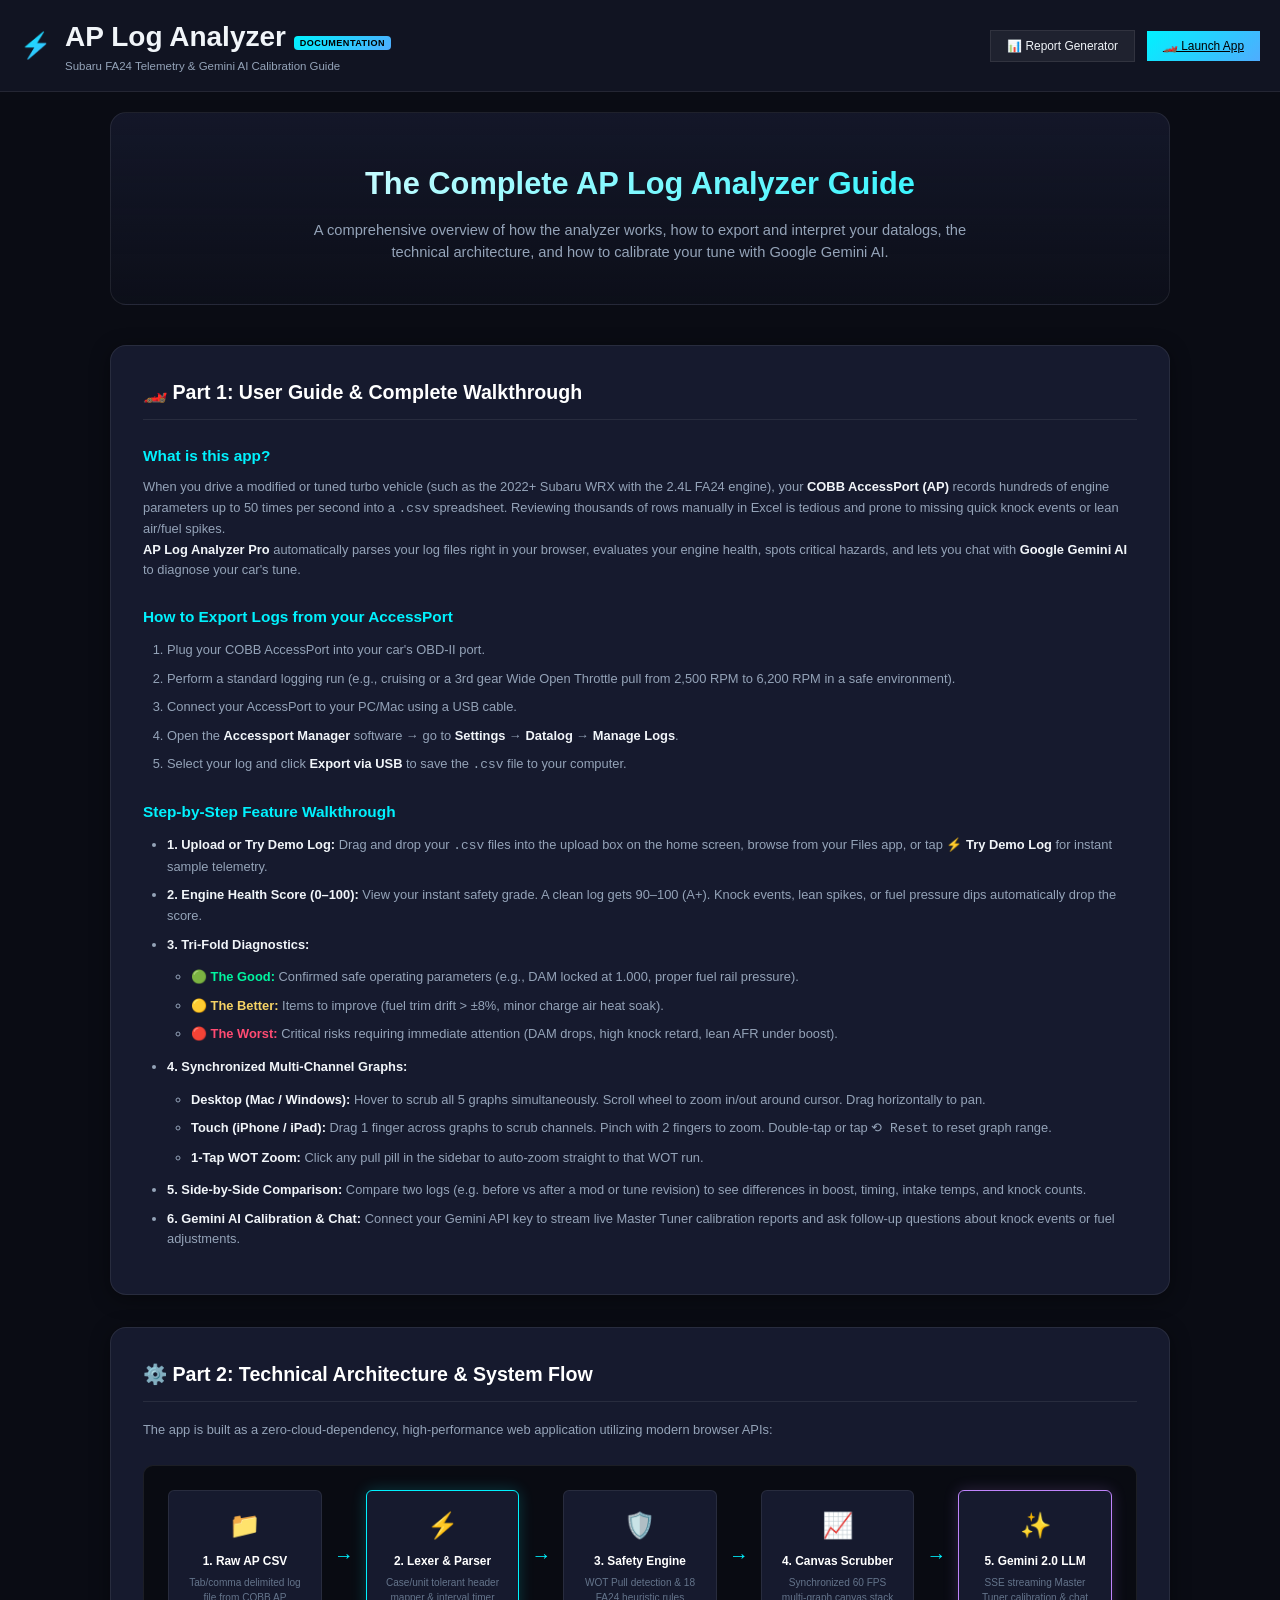
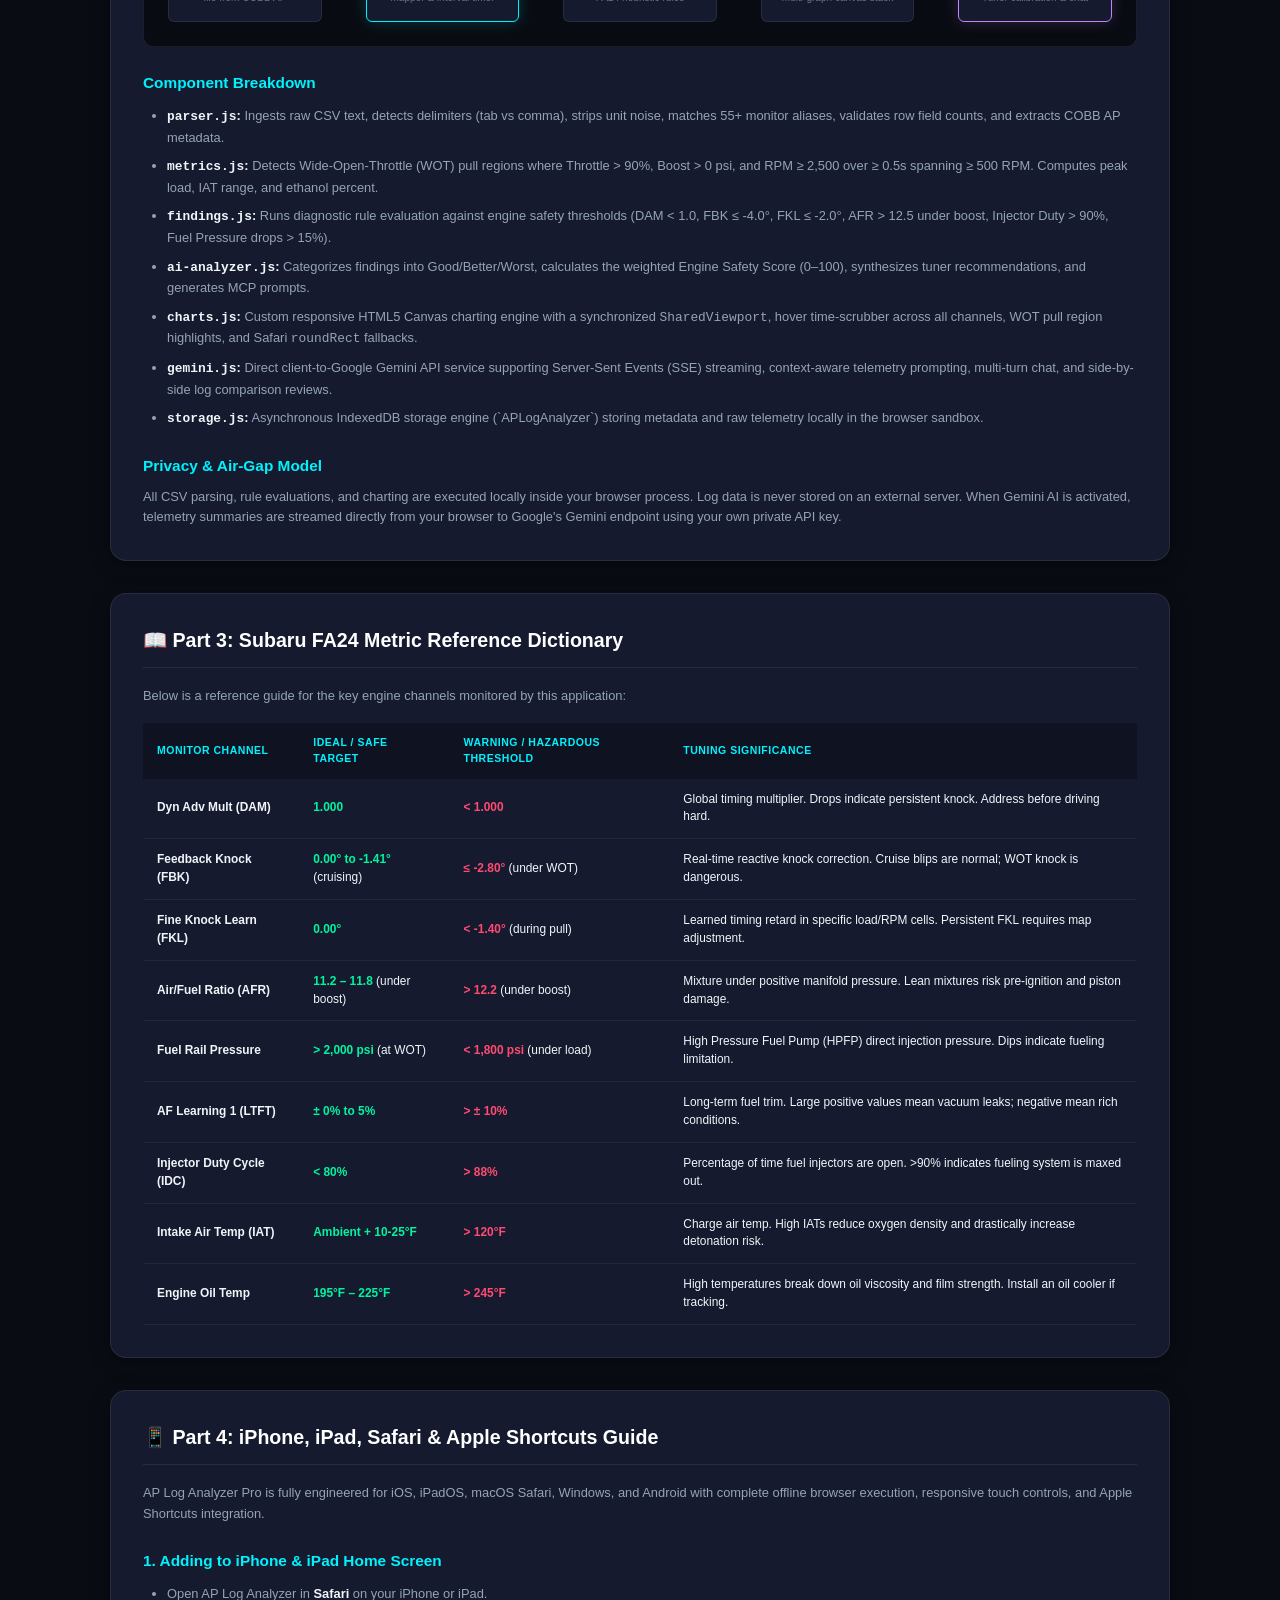
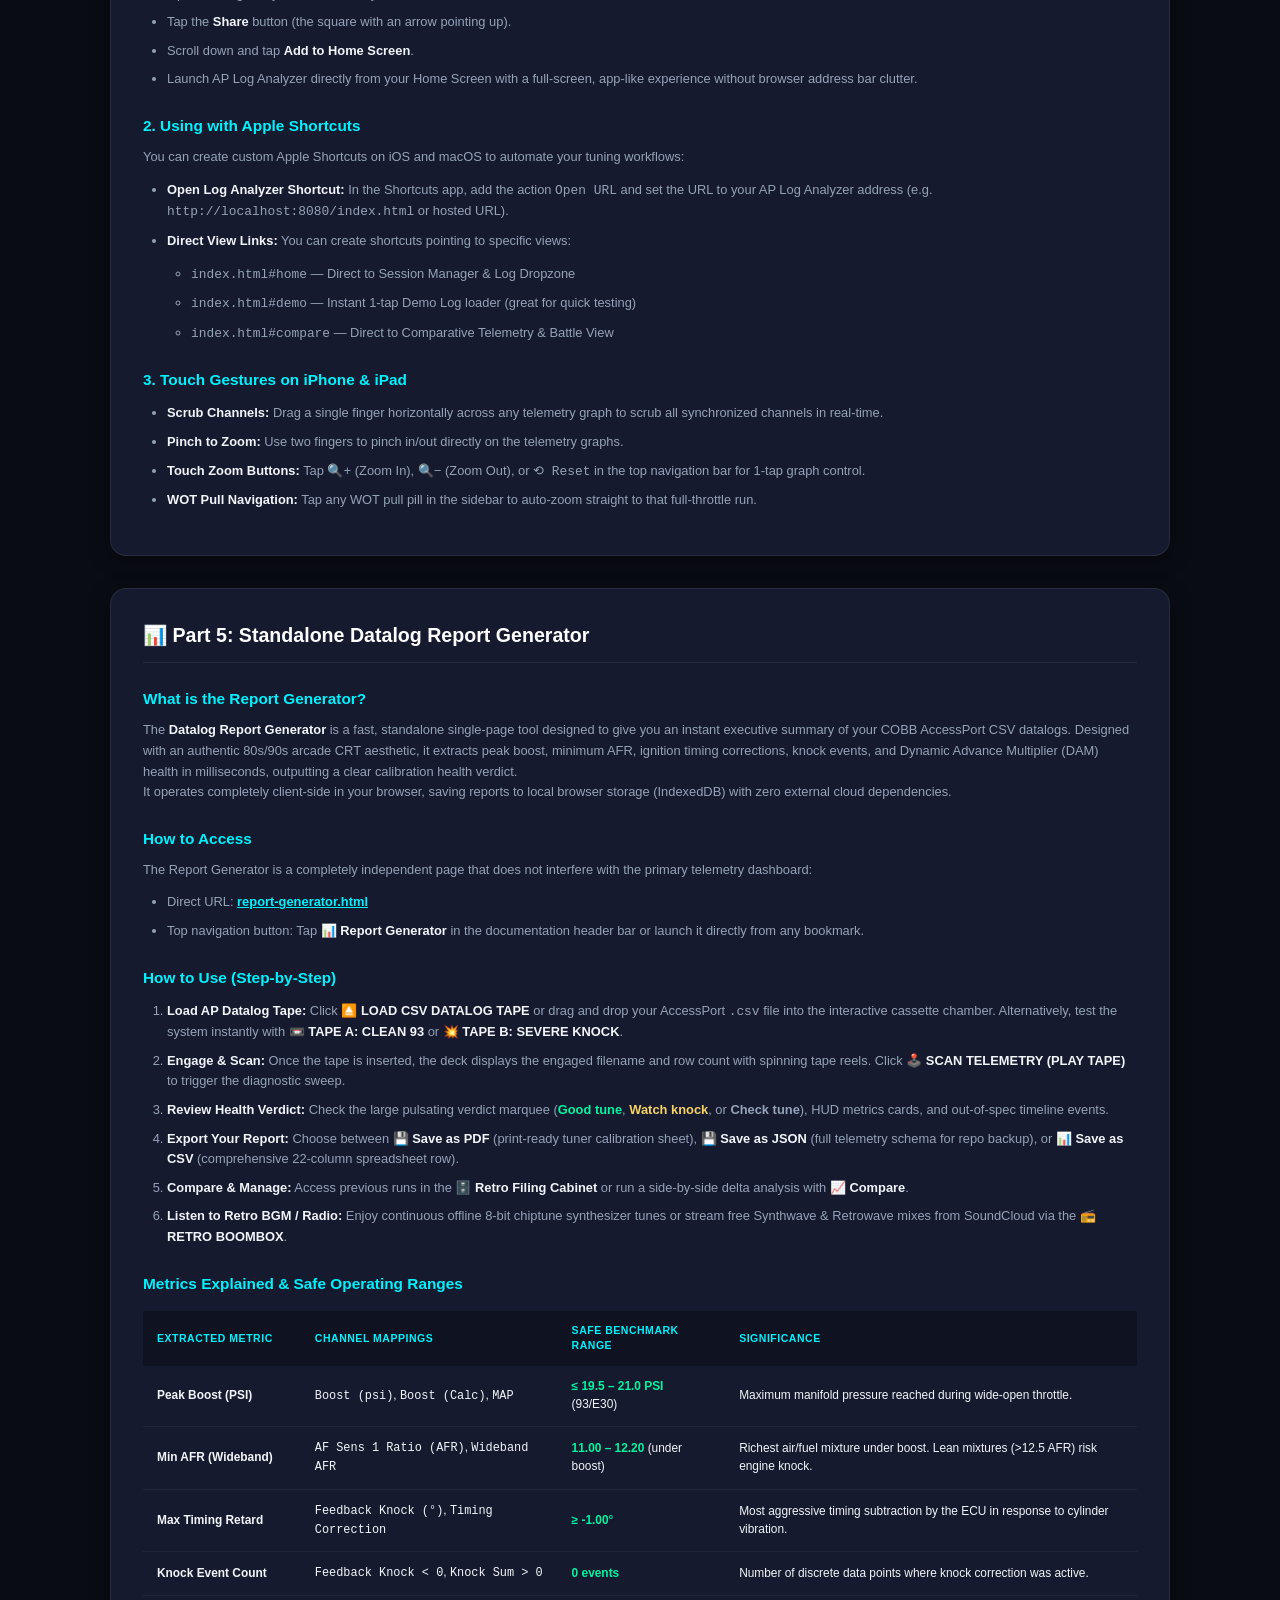
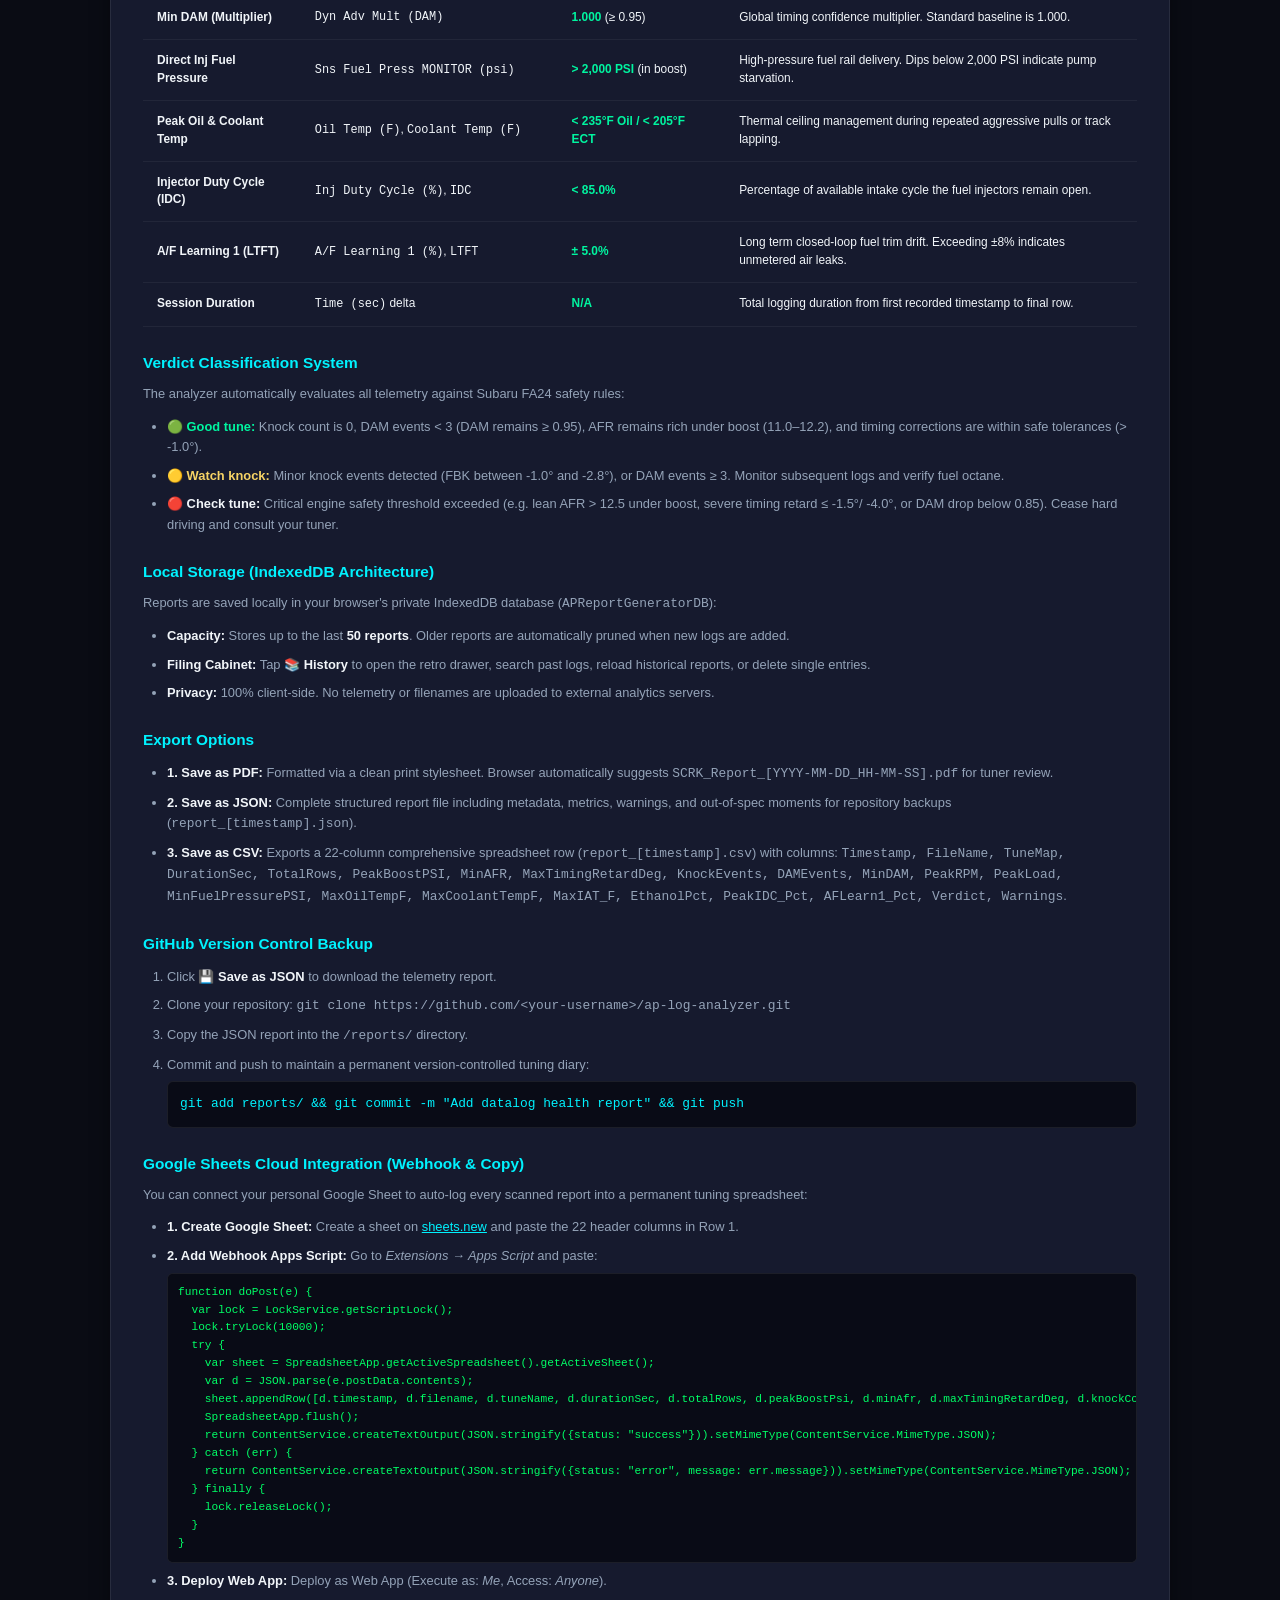
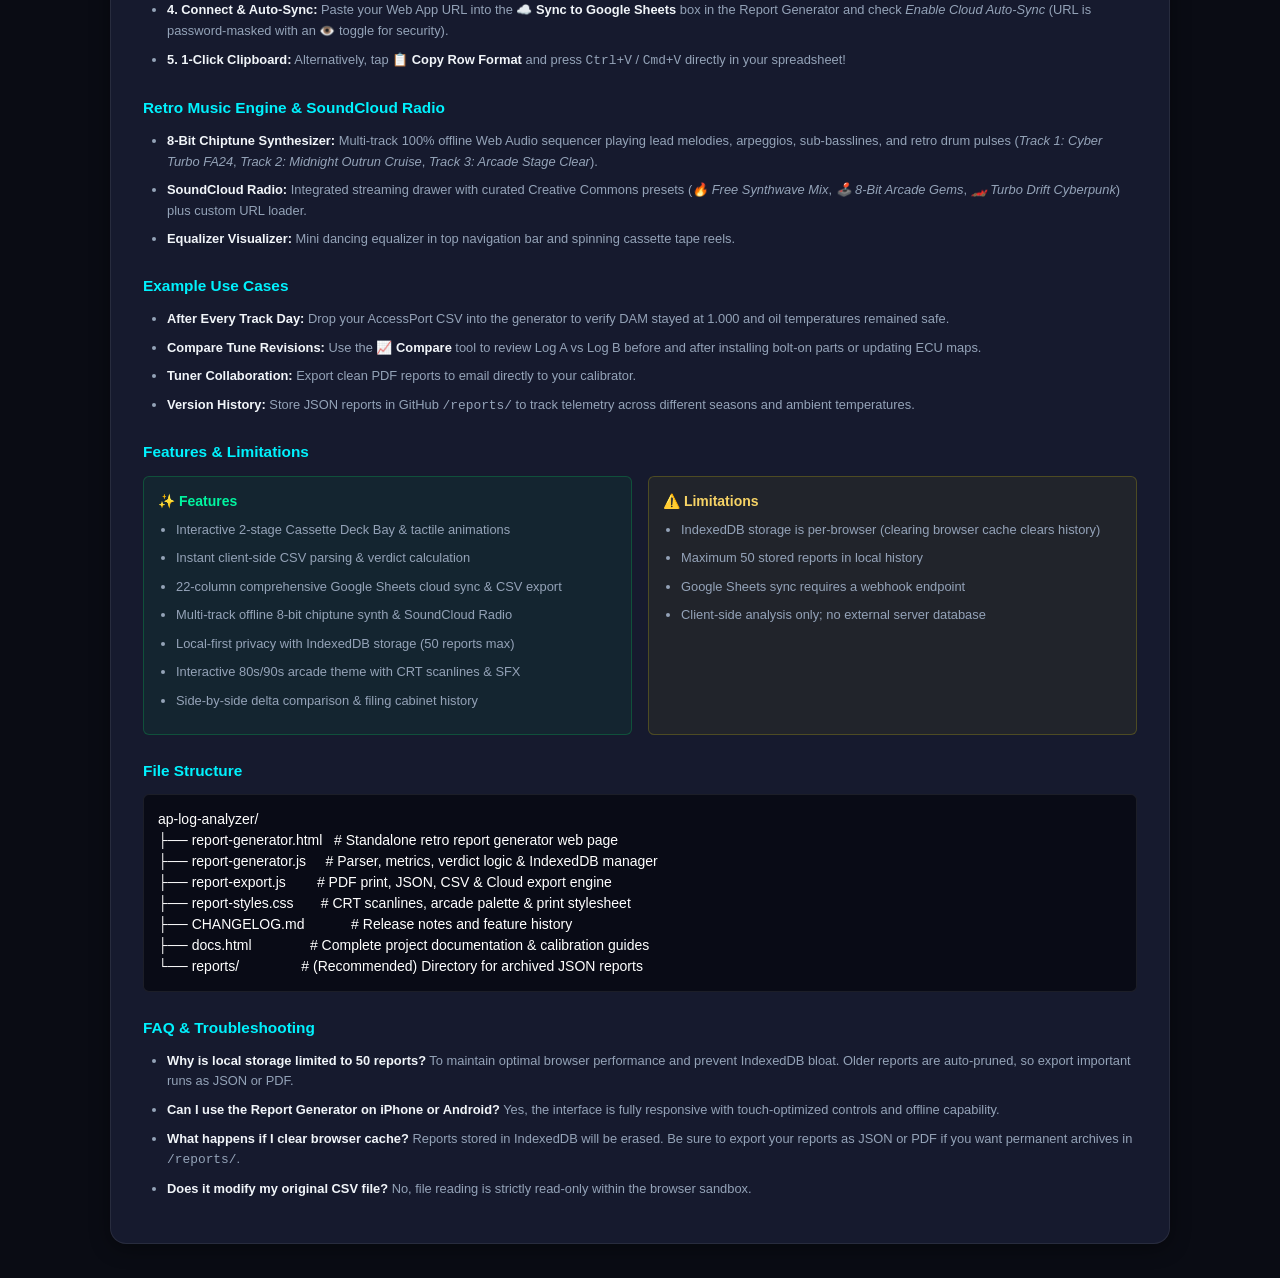
==== commit 293e3166: "Add LockService and SpreadsheetApp.flush() to Google Apps Script snippet" ====
--- a/docs.html
+++ b/docs.html
@@ -617,10 +617,19 @@
         <li><strong>1. Create Google Sheet:</strong> Create a sheet on <a href="https://sheets.new" target="_blank" rel="noopener noreferrer" style="color:var(--accent-cyan);">sheets.new</a> and paste the 22 header columns in Row 1.</li>
         <li><strong>2. Add Webhook Apps Script:</strong> Go to <em>Extensions &rarr; Apps Script</em> and paste:
           <pre style="background: #090b16; padding: 10px; border-radius: 6px; border: 1px solid var(--border); color: #00ff66; font-size: 0.8rem; overflow-x: auto; margin-top: 6px;">function doPost(e) {
-  var sheet = SpreadsheetApp.getActiveSpreadsheet().getActiveSheet();
-  var d = JSON.parse(e.postData.contents);
-  sheet.appendRow([d.timestamp, d.filename, d.tuneName, d.durationSec, d.totalRows, d.peakBoostPsi, d.minAfr, d.maxTimingRetardDeg, d.knockCount, d.damEvents, d.minDam, d.peakRpm, d.peakLoad, d.minFuelPressure, d.maxOilTemp, d.maxCoolantTemp, d.maxIat, d.ethanolPct, d.peakIdc, d.maxLtft, d.verdict, d.warnings]);
-  return ContentService.createTextOutput(JSON.stringify({status: "success"})).setMimeType(ContentService.MimeType.JSON);
+  var lock = LockService.getScriptLock();
+  lock.tryLock(10000);
+  try {
+    var sheet = SpreadsheetApp.getActiveSpreadsheet().getActiveSheet();
+    var d = JSON.parse(e.postData.contents);
+    sheet.appendRow([d.timestamp, d.filename, d.tuneName, d.durationSec, d.totalRows, d.peakBoostPsi, d.minAfr, d.maxTimingRetardDeg, d.knockCount, d.damEvents, d.minDam, d.peakRpm, d.peakLoad, d.minFuelPressure, d.maxOilTemp, d.maxCoolantTemp, d.maxIat, d.ethanolPct, d.peakIdc, d.maxLtft, d.verdict, d.warnings]);
+    SpreadsheetApp.flush();
+    return ContentService.createTextOutput(JSON.stringify({status: "success"})).setMimeType(ContentService.MimeType.JSON);
+  } catch (err) {
+    return ContentService.createTextOutput(JSON.stringify({status: "error", message: err.message})).setMimeType(ContentService.MimeType.JSON);
+  } finally {
+    lock.releaseLock();
+  }
 }</pre>
         </li>
         <li><strong>3. Deploy Web App:</strong> Deploy as Web App (Execute as: <em>Me</em>, Access: <em>Anyone</em>).</li>
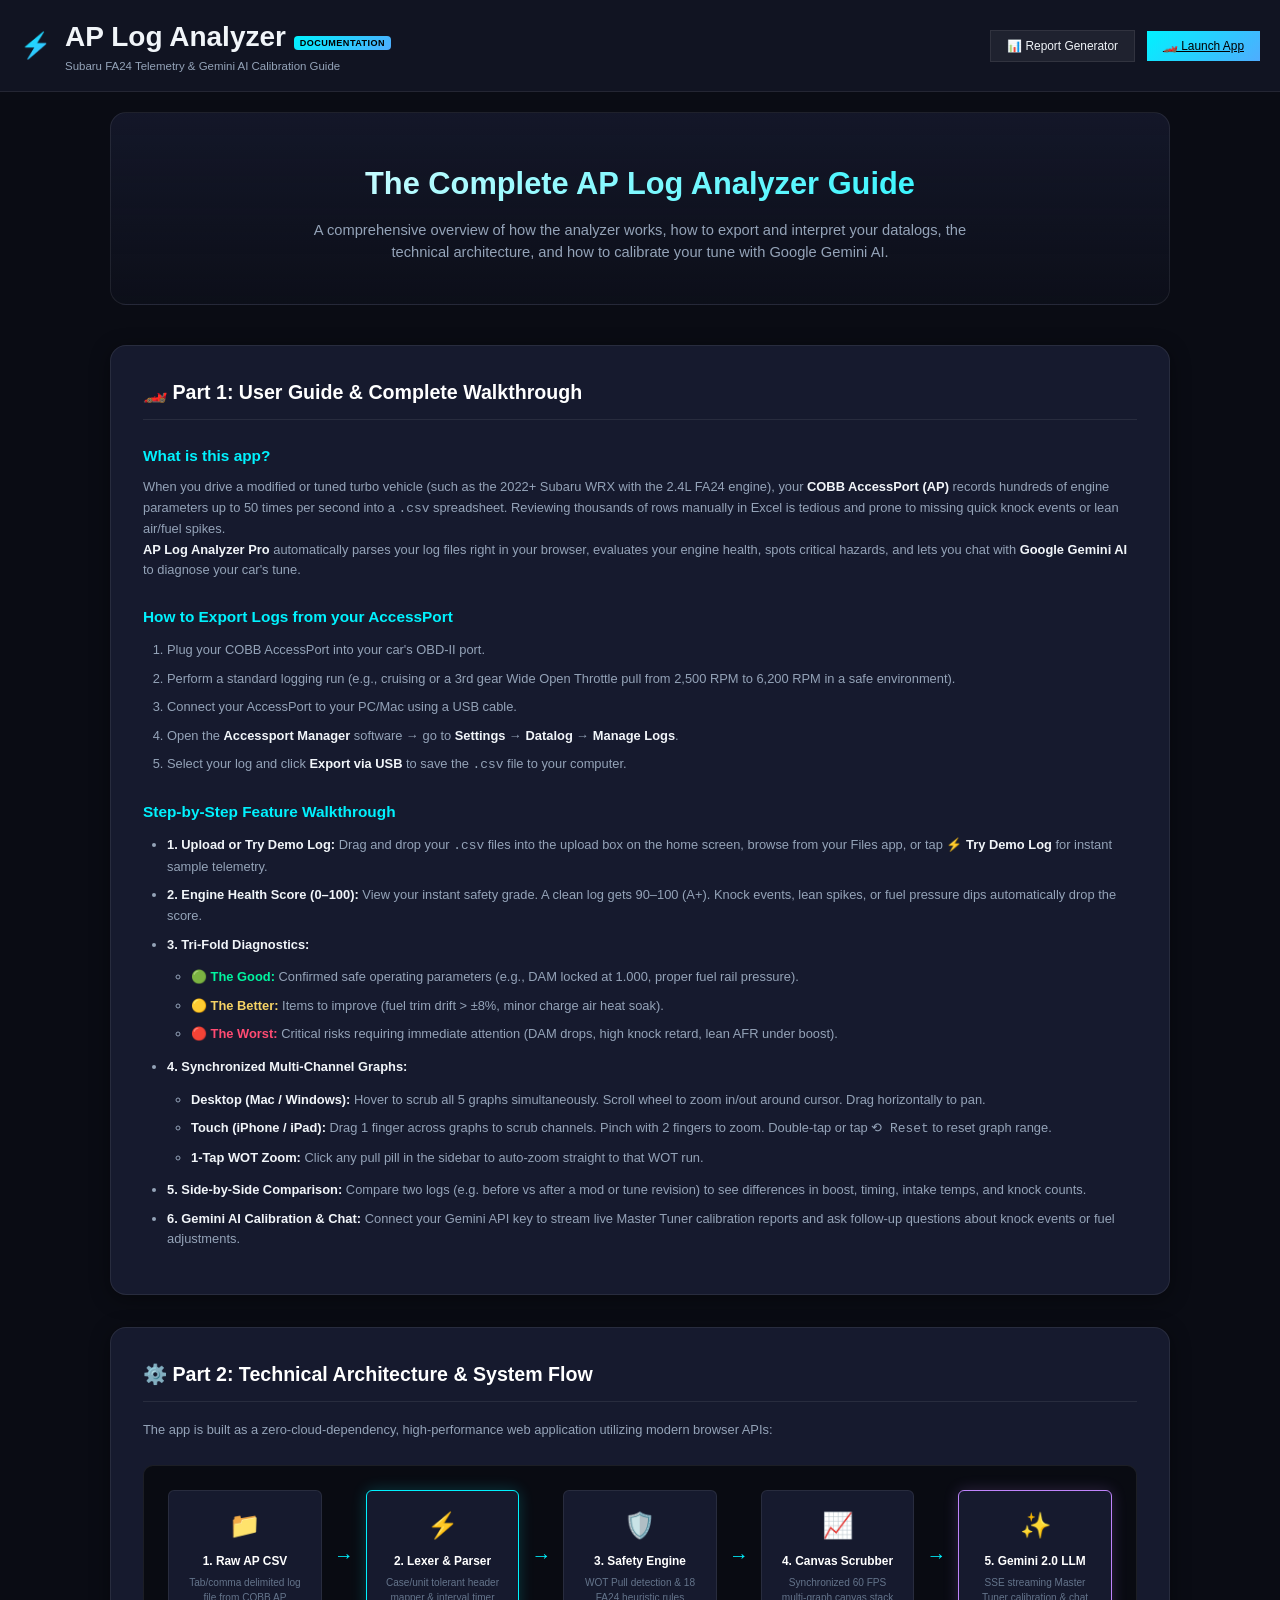
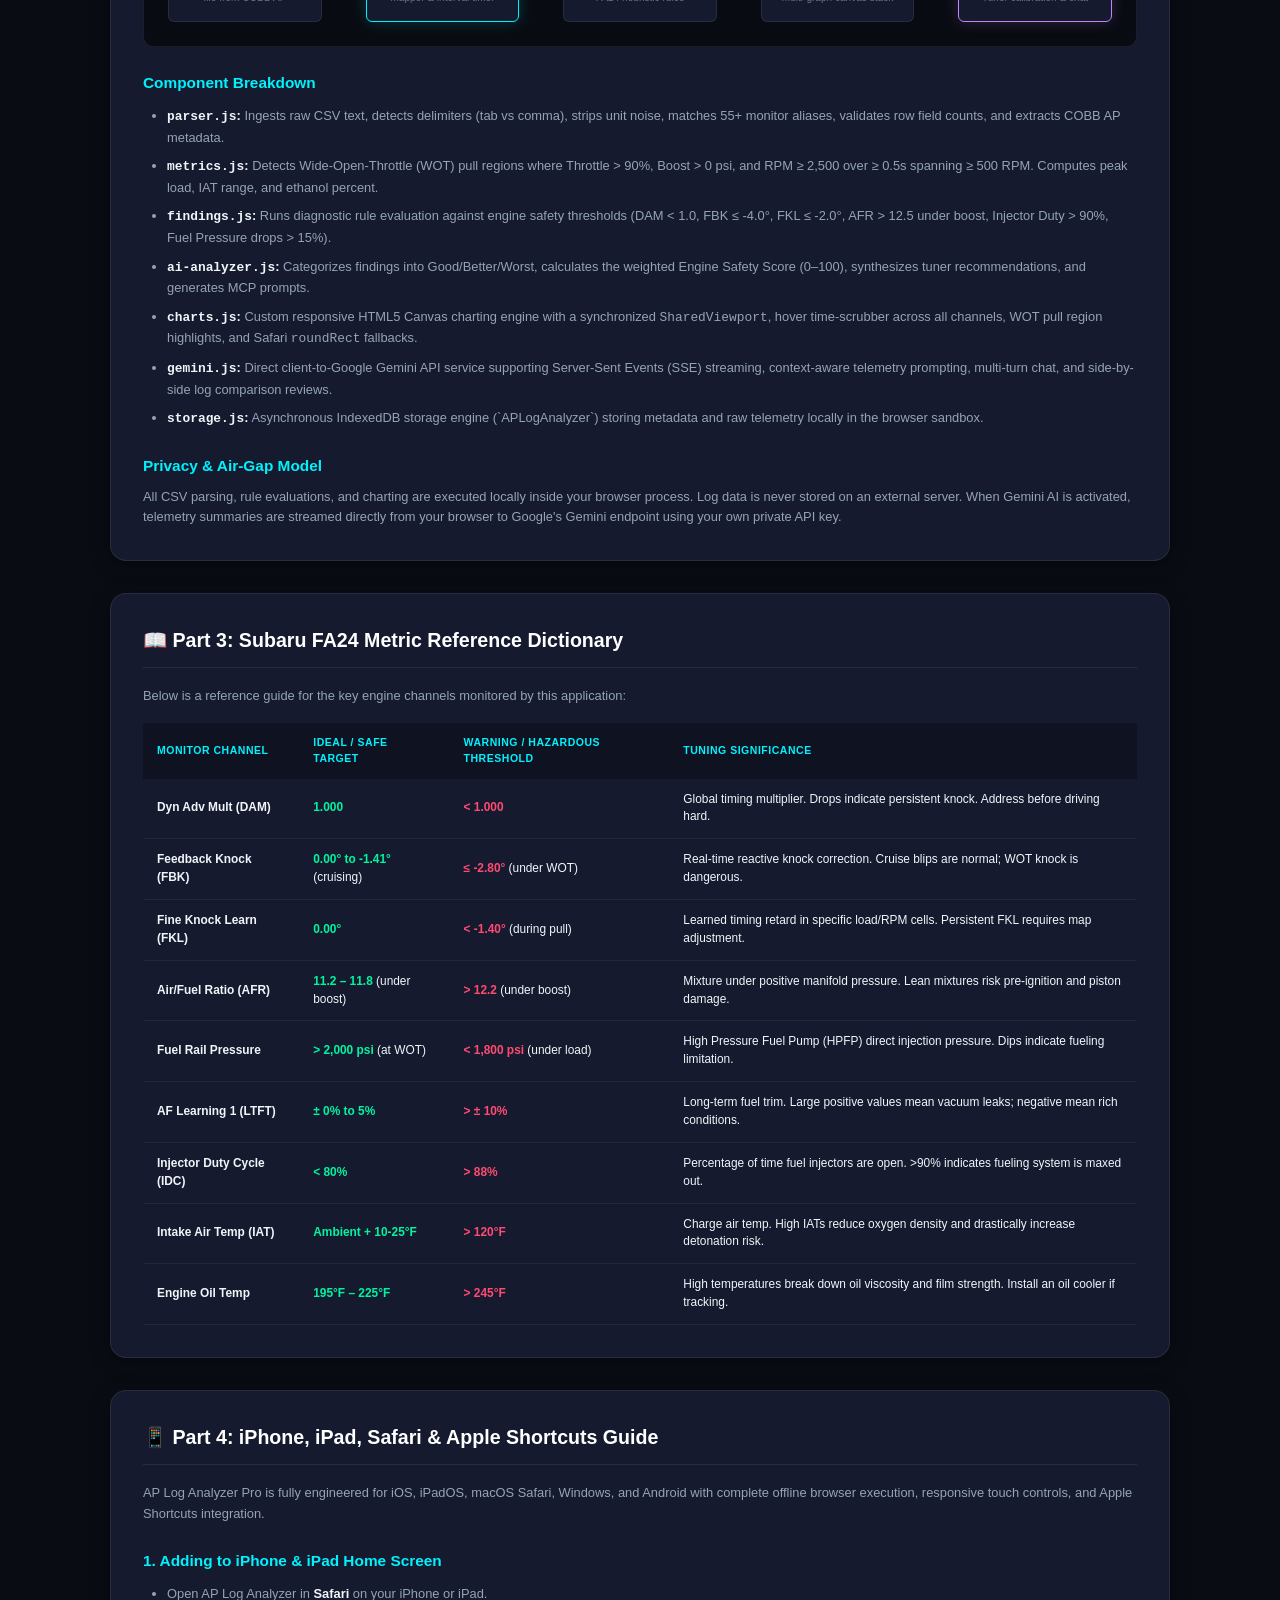
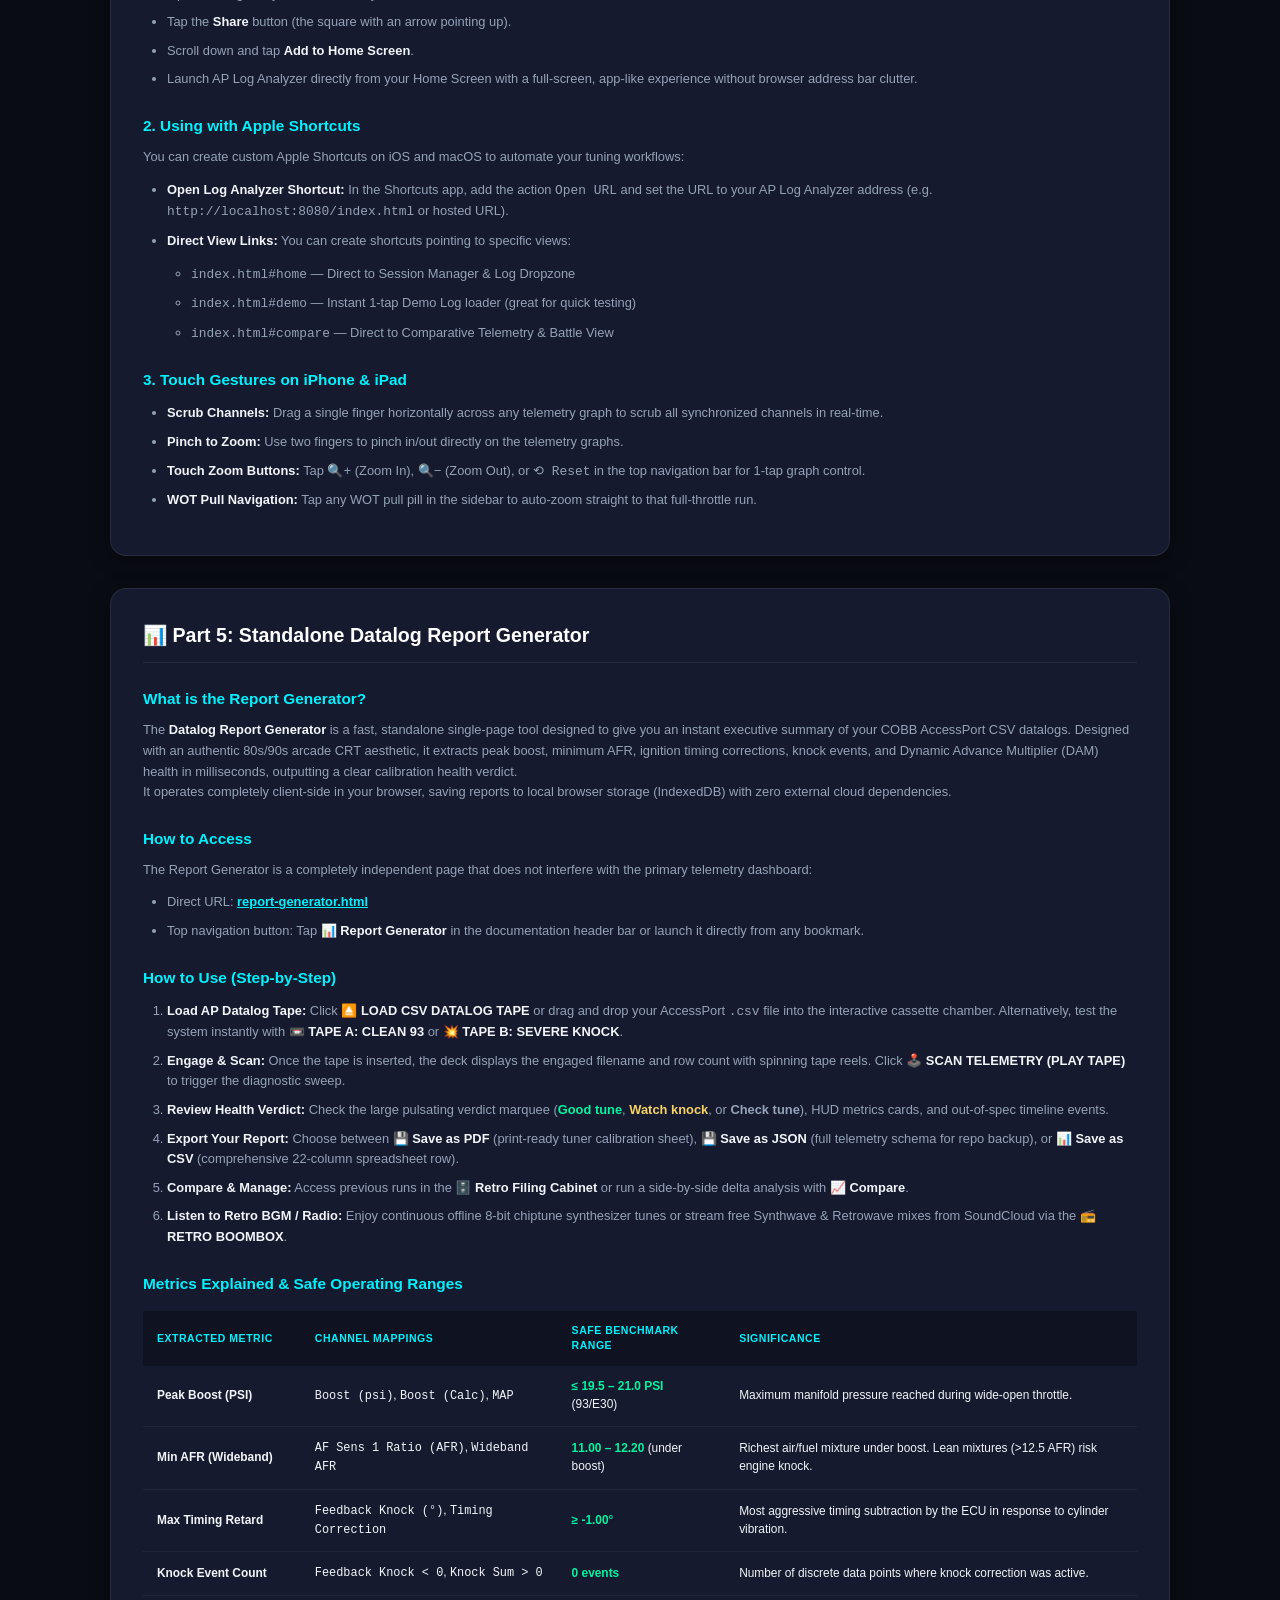
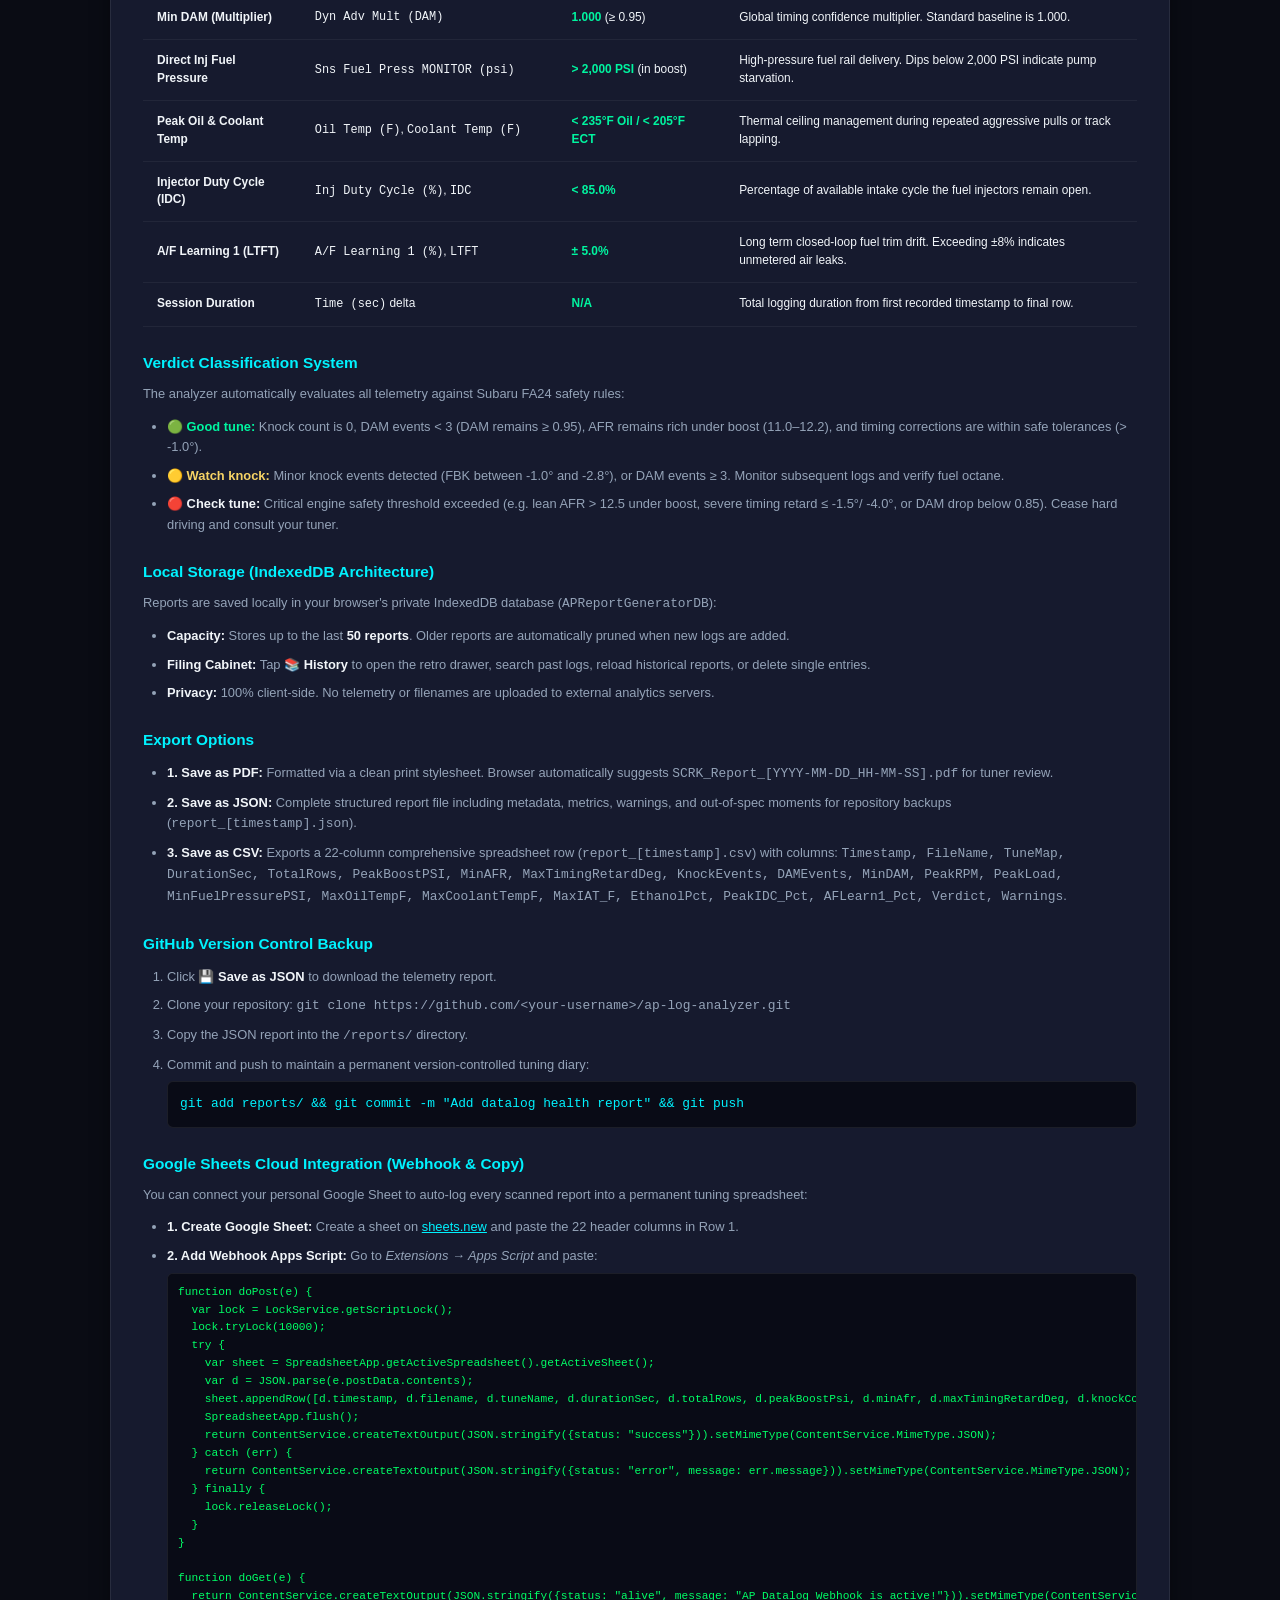
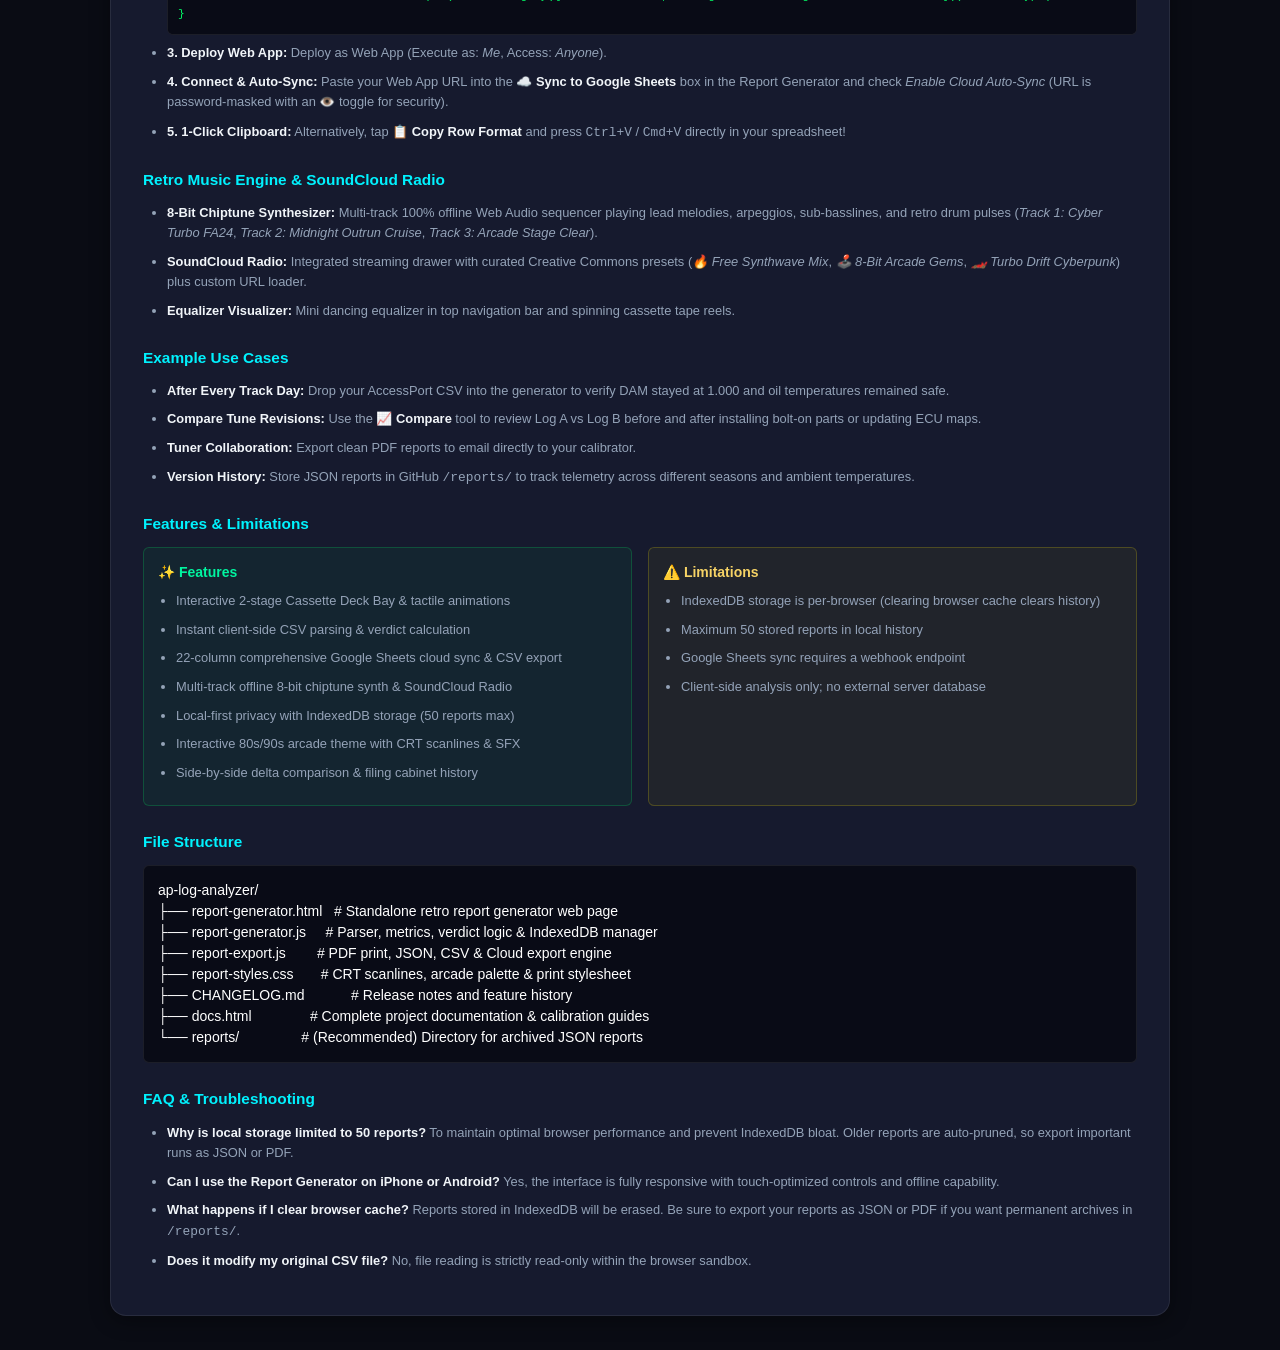
==== commit b3c44077: "Update default Google Sheets endpoint with user's new Web App URL" ====
--- a/docs.html
+++ b/docs.html
@@ -630,6 +630,10 @@
   } finally {
     lock.releaseLock();
   }
+}
+
+function doGet(e) {
+  return ContentService.createTextOutput(JSON.stringify({status: "alive", message: "AP Datalog Webhook is active!"})).setMimeType(ContentService.MimeType.JSON);
 }</pre>
         </li>
         <li><strong>3. Deploy Web App:</strong> Deploy as Web App (Execute as: <em>Me</em>, Access: <em>Anyone</em>).</li>
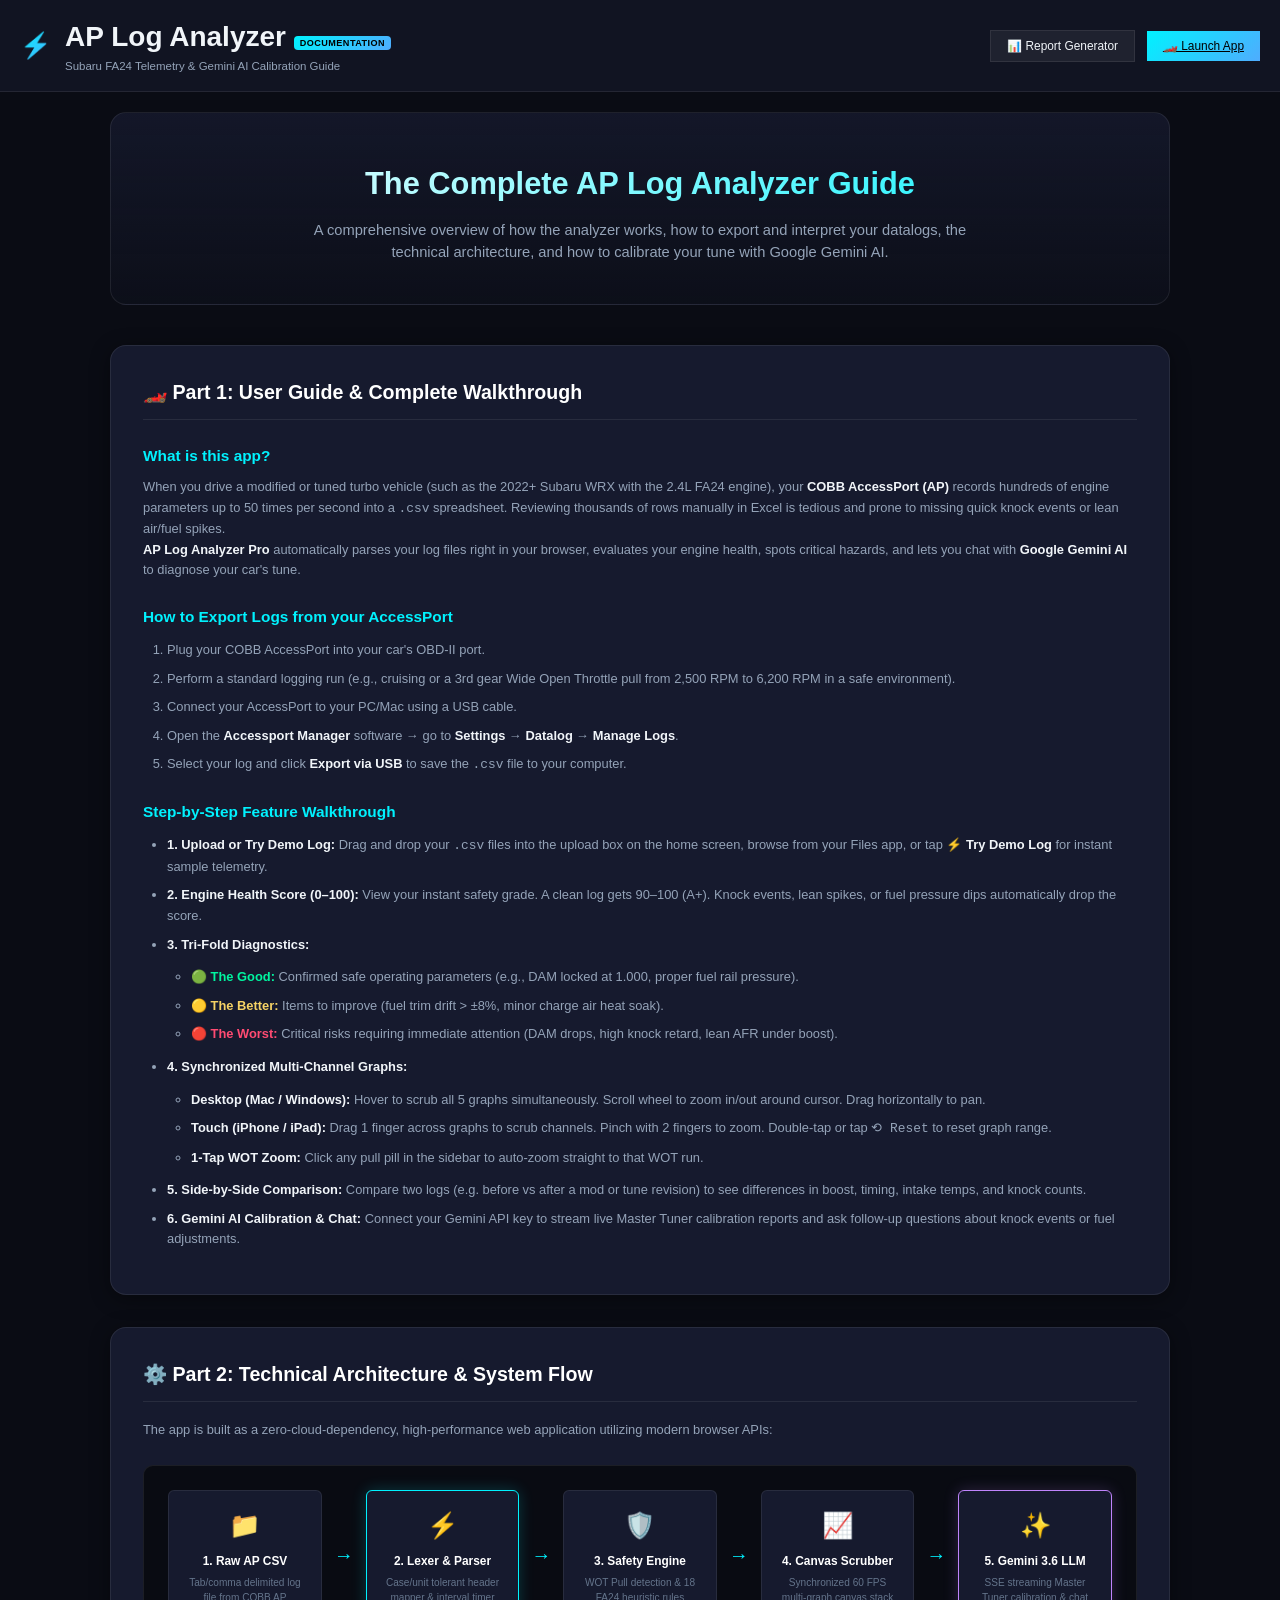
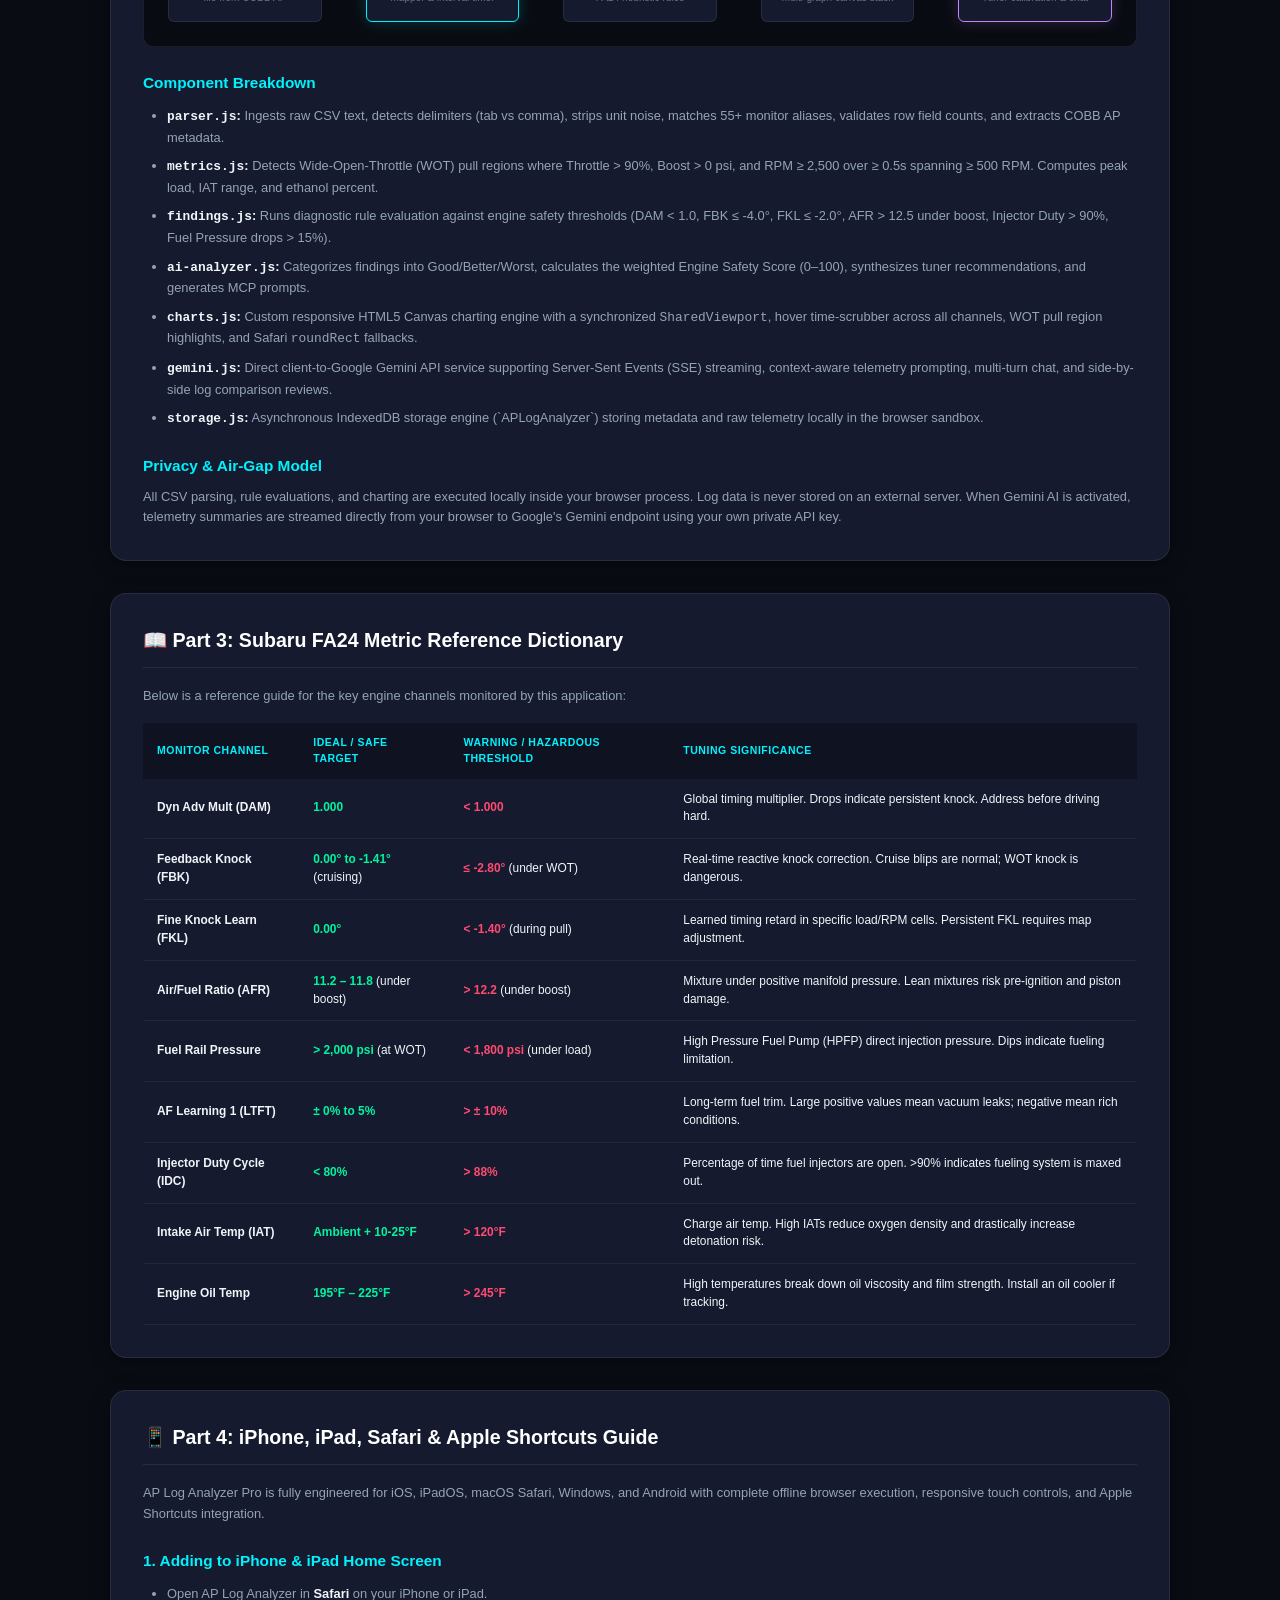
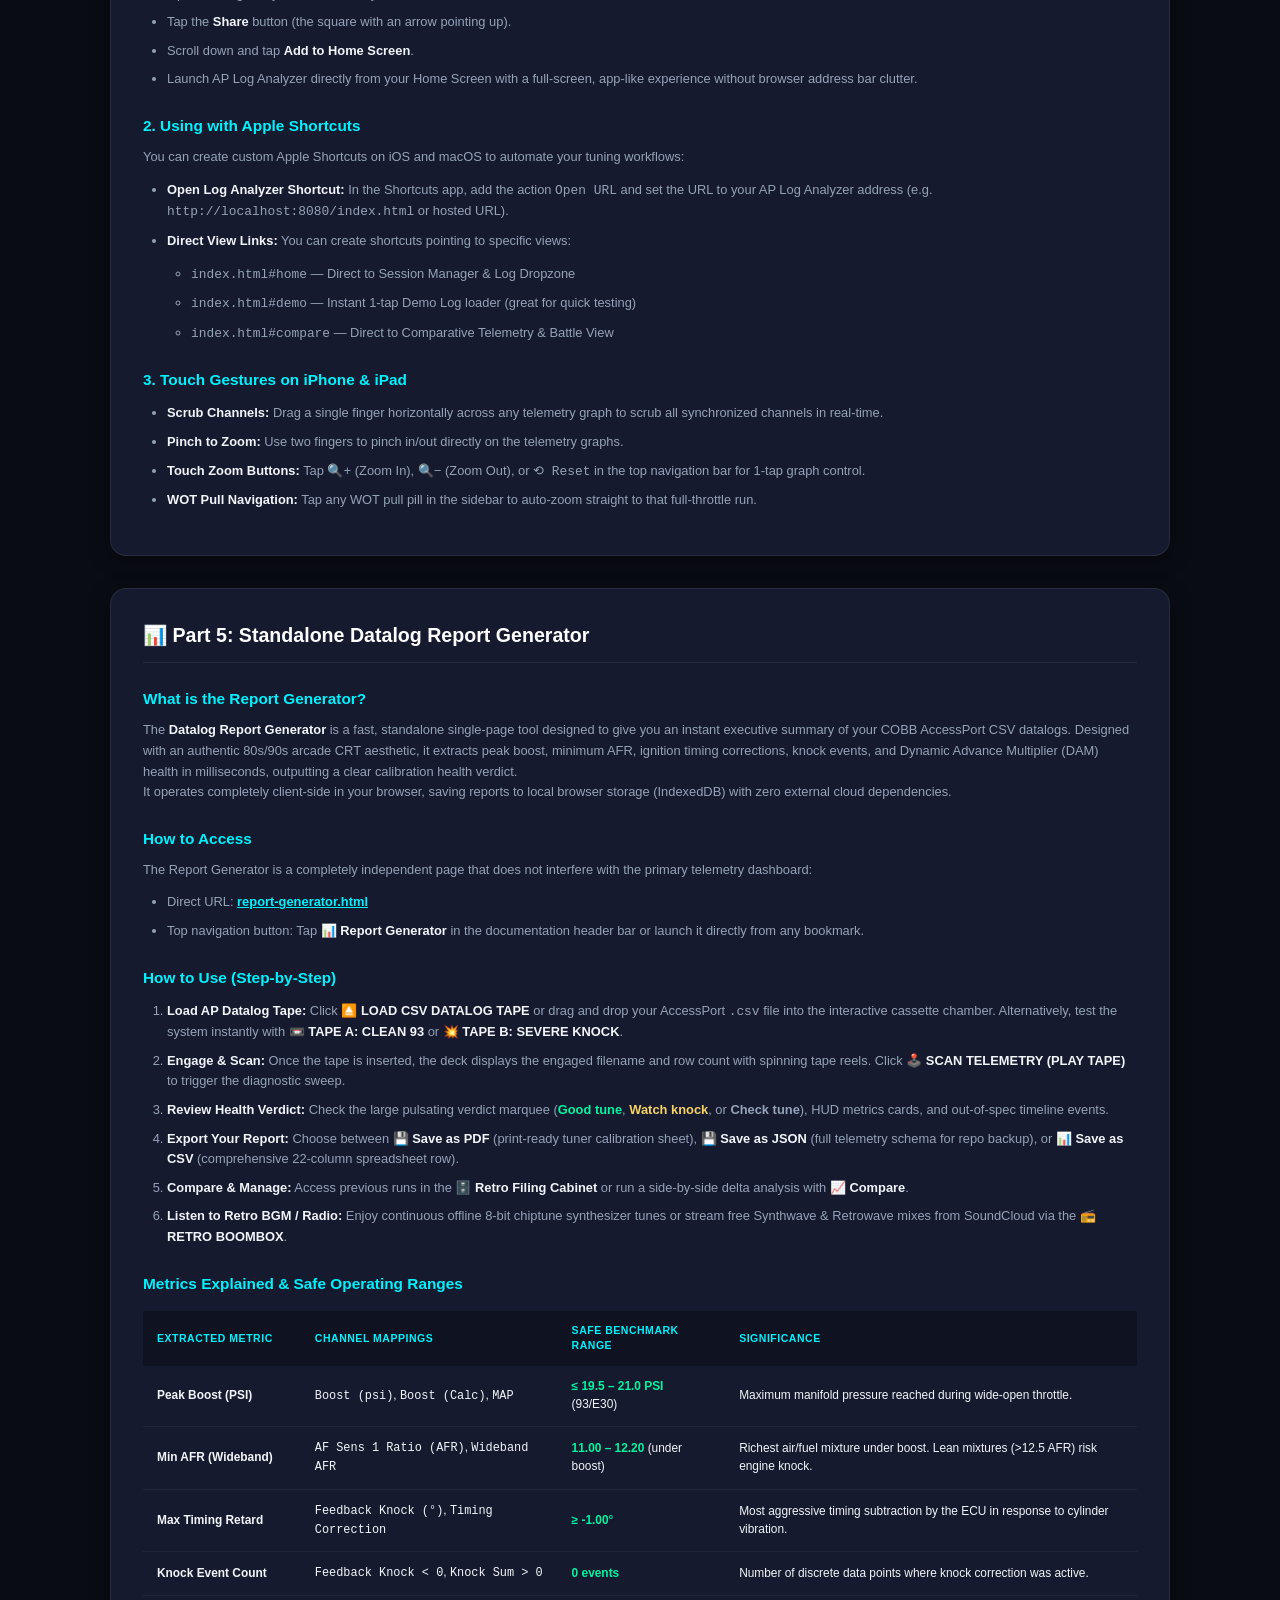
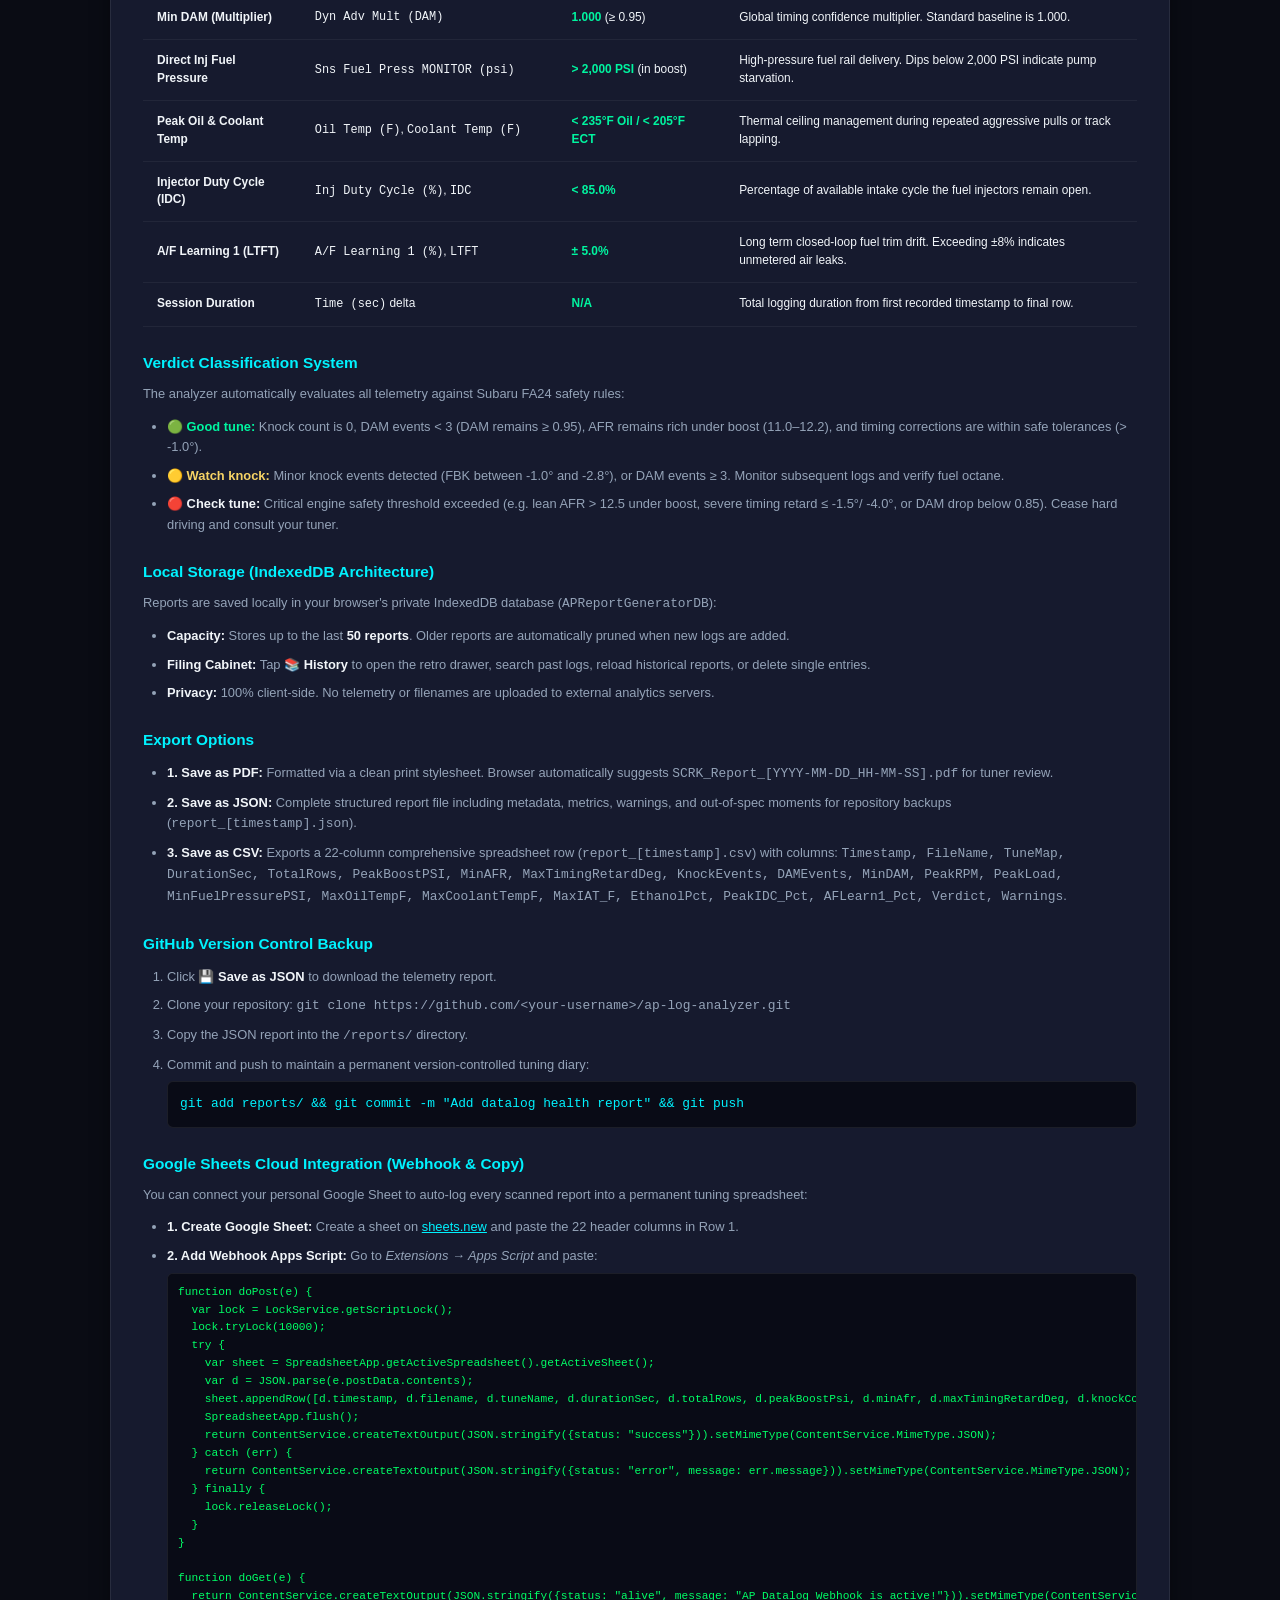
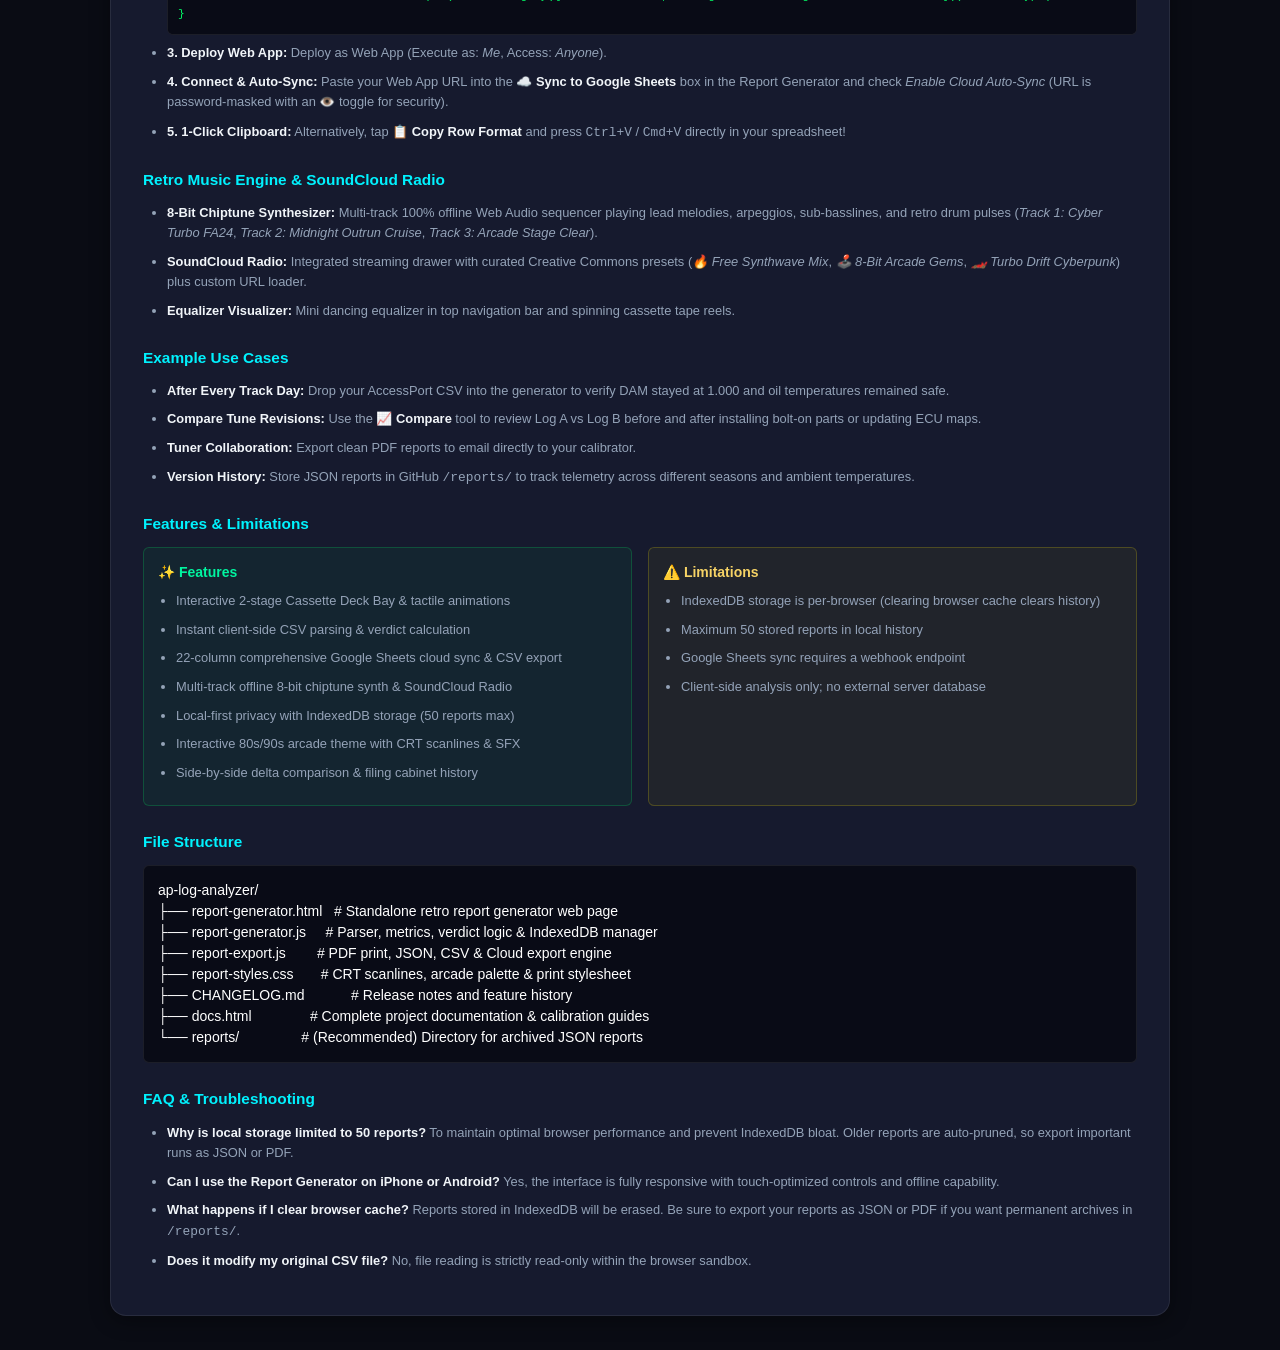
==== commit f151f17b: "Update Gemini default model to 3.6 and add deprecated-model fallback" ====
--- a/docs.html
+++ b/docs.html
@@ -345,7 +345,7 @@
 
           <div class="flow-box ai-box">
             <div class="flow-icon">✨</div>
-            <div class="flow-title">5. Gemini 2.0 LLM</div>
+            <div class="flow-title">5. Gemini 3.6 LLM</div>
             <div class="flow-desc">SSE streaming Master Tuner calibration & chat</div>
           </div>
 
